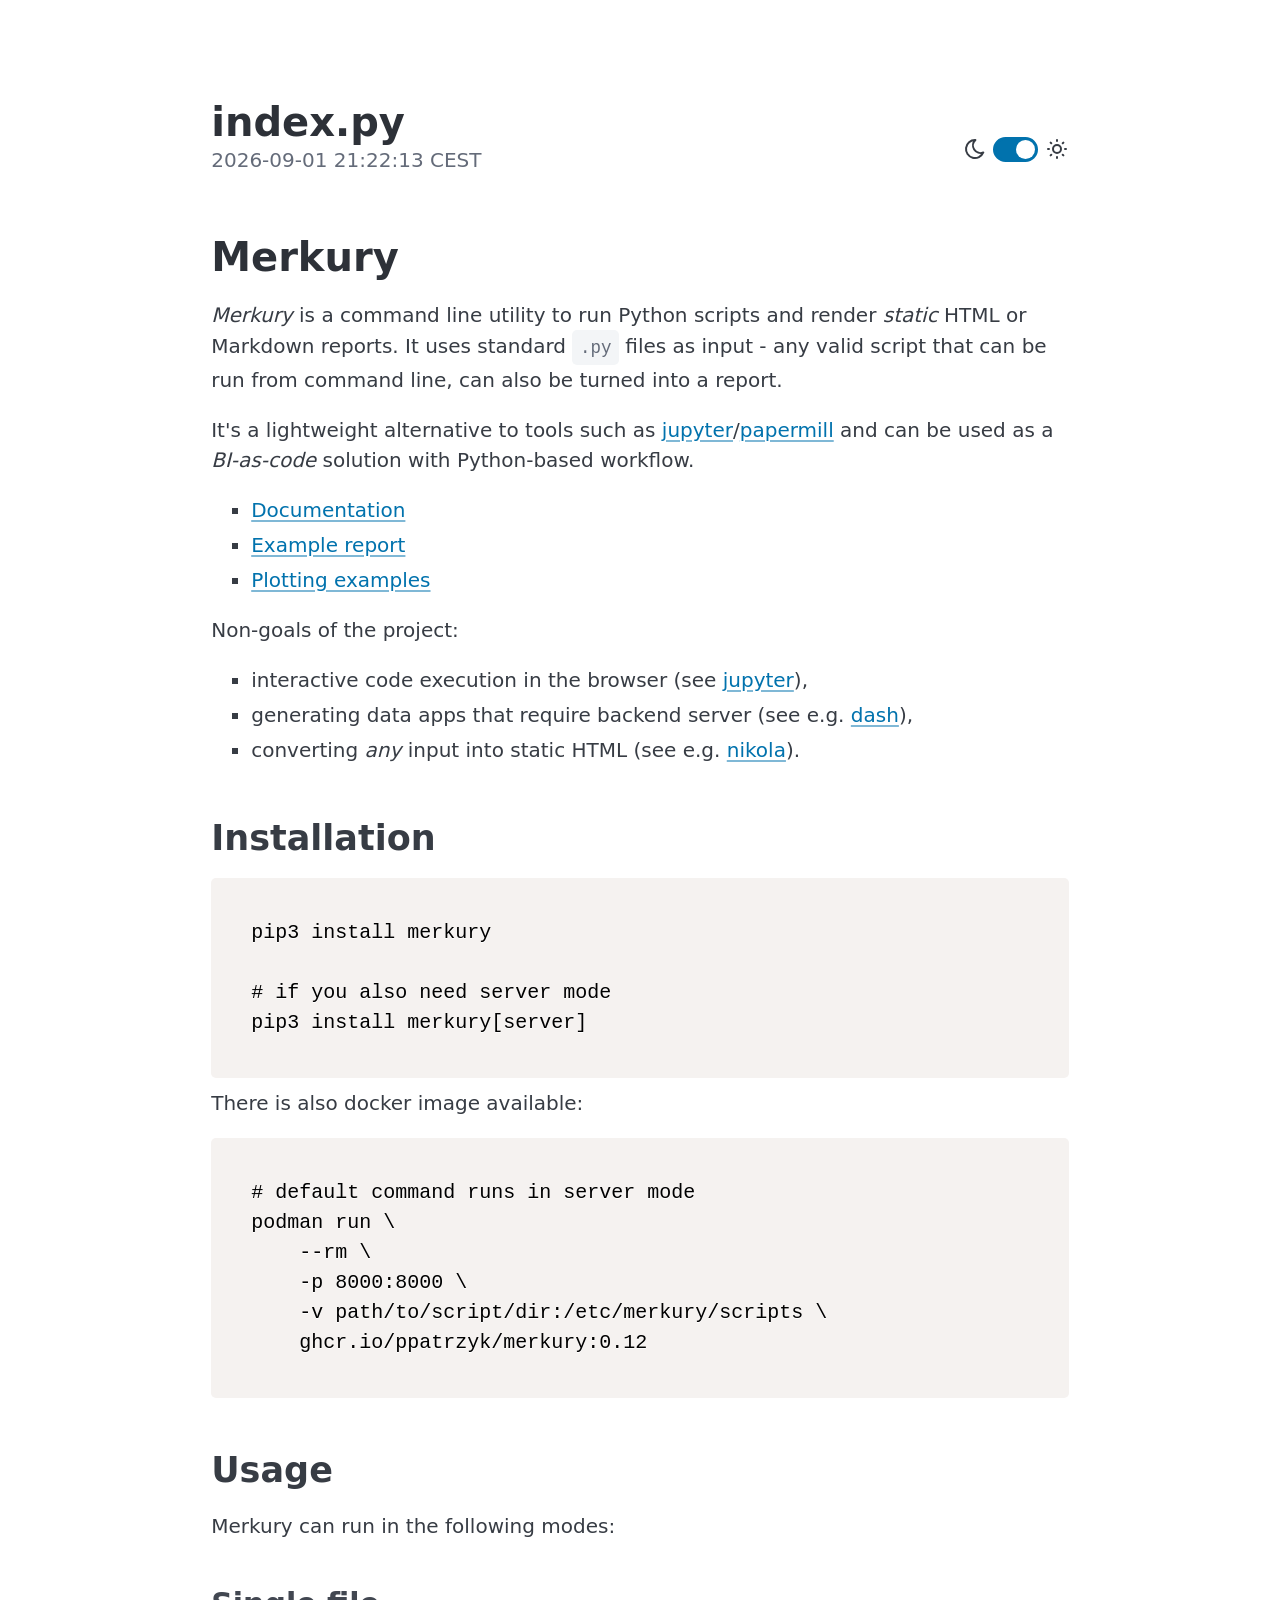
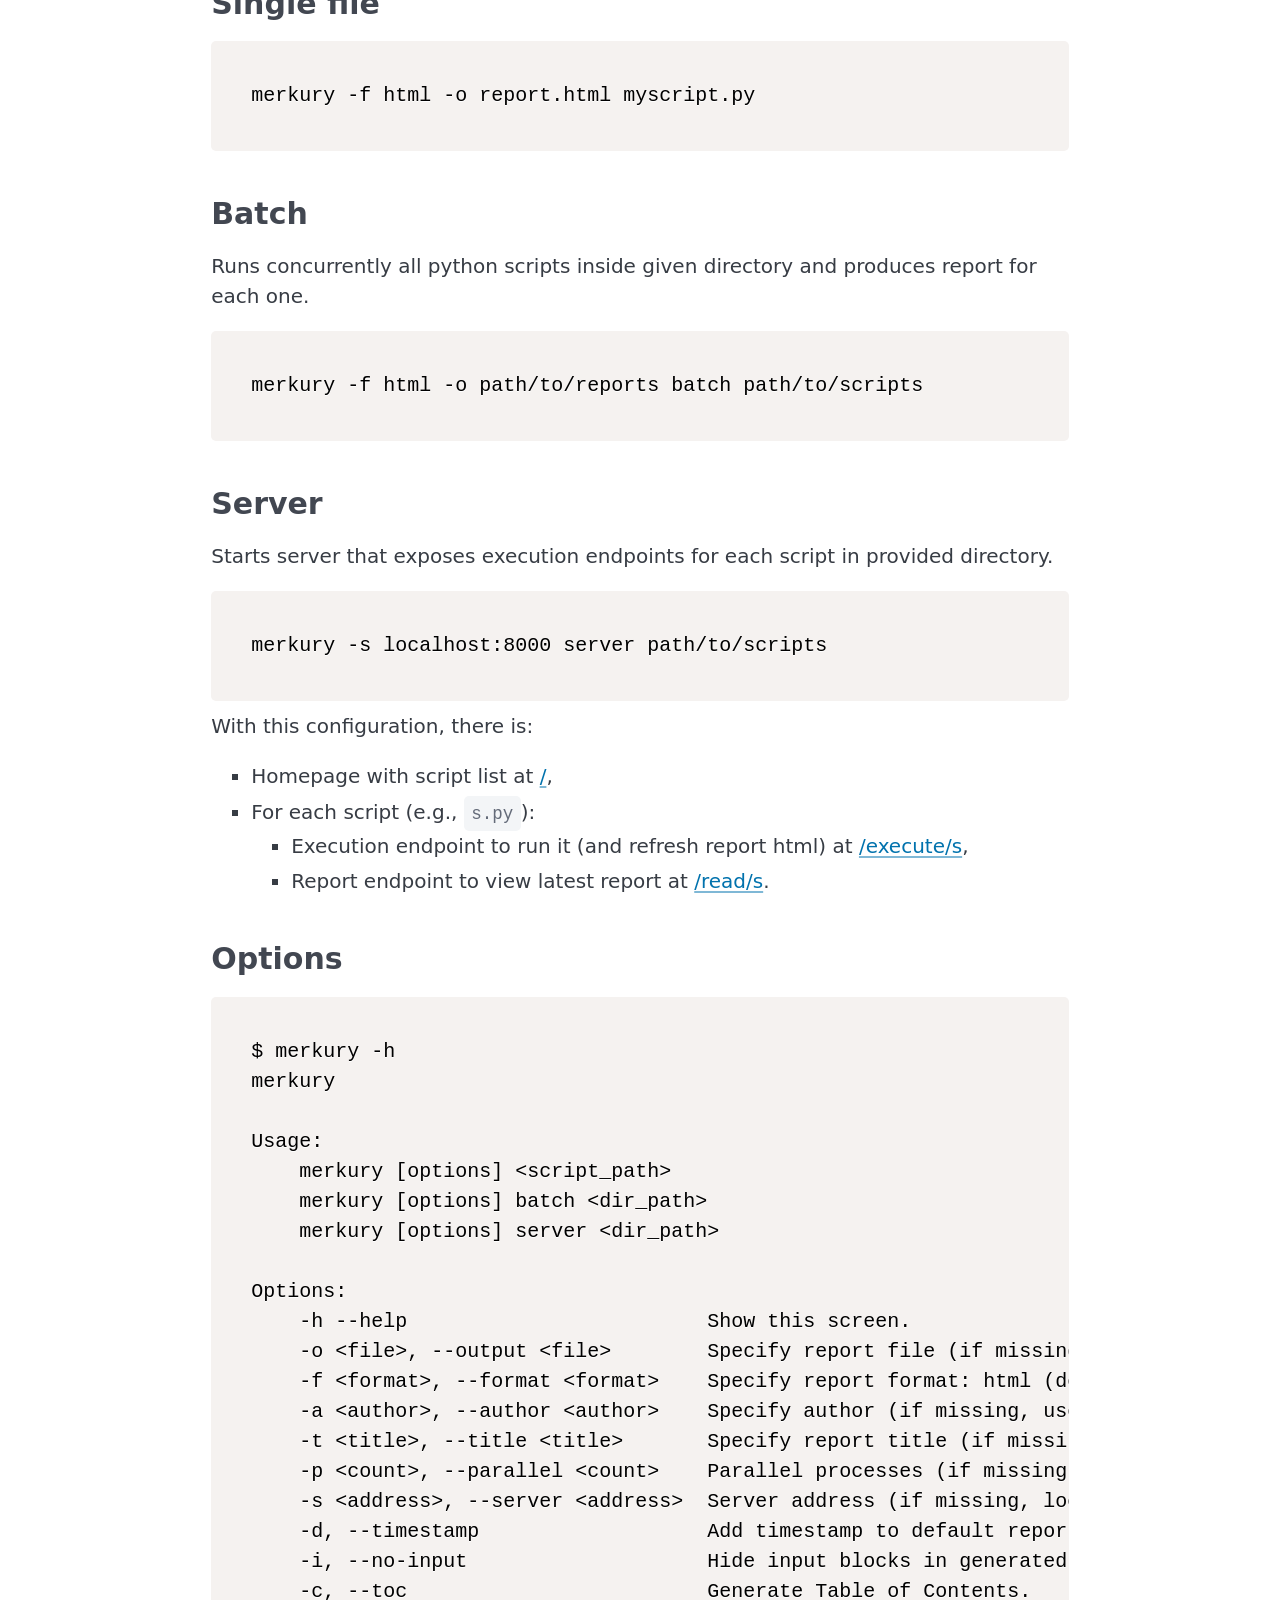
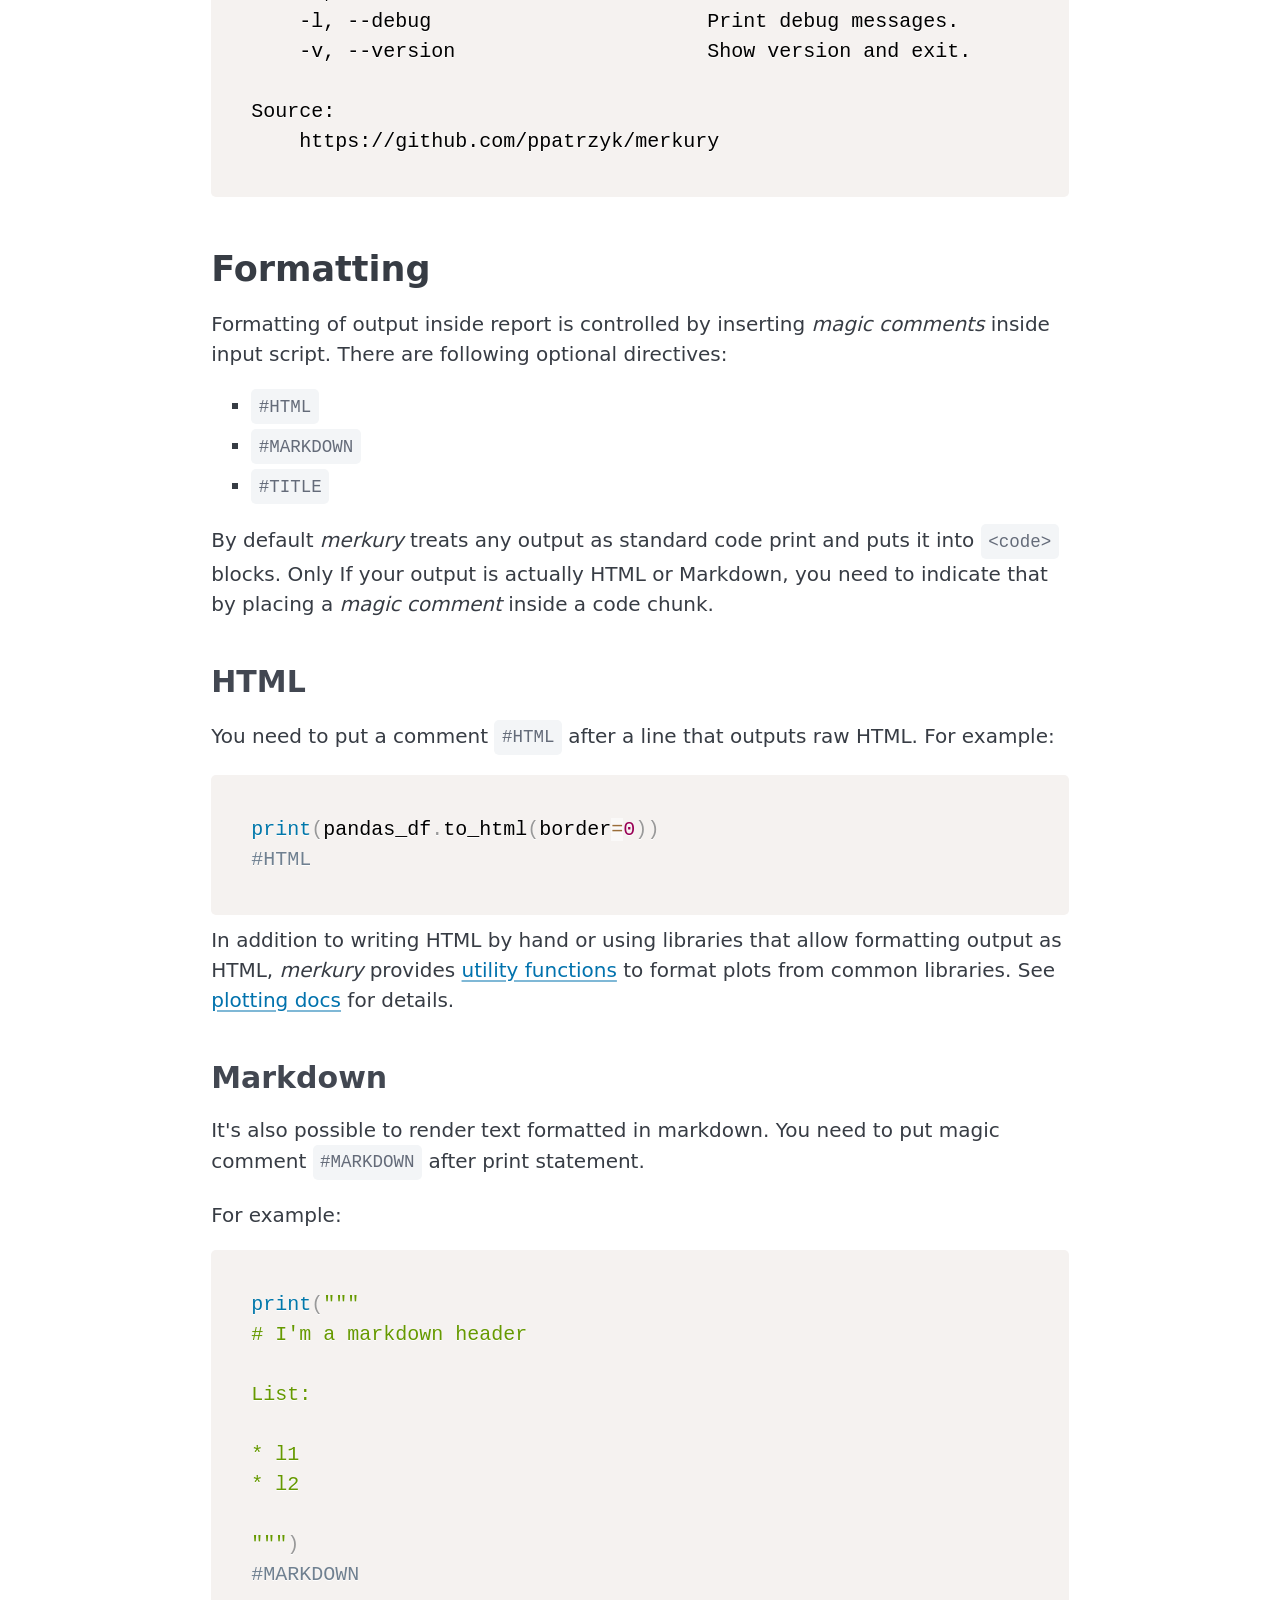
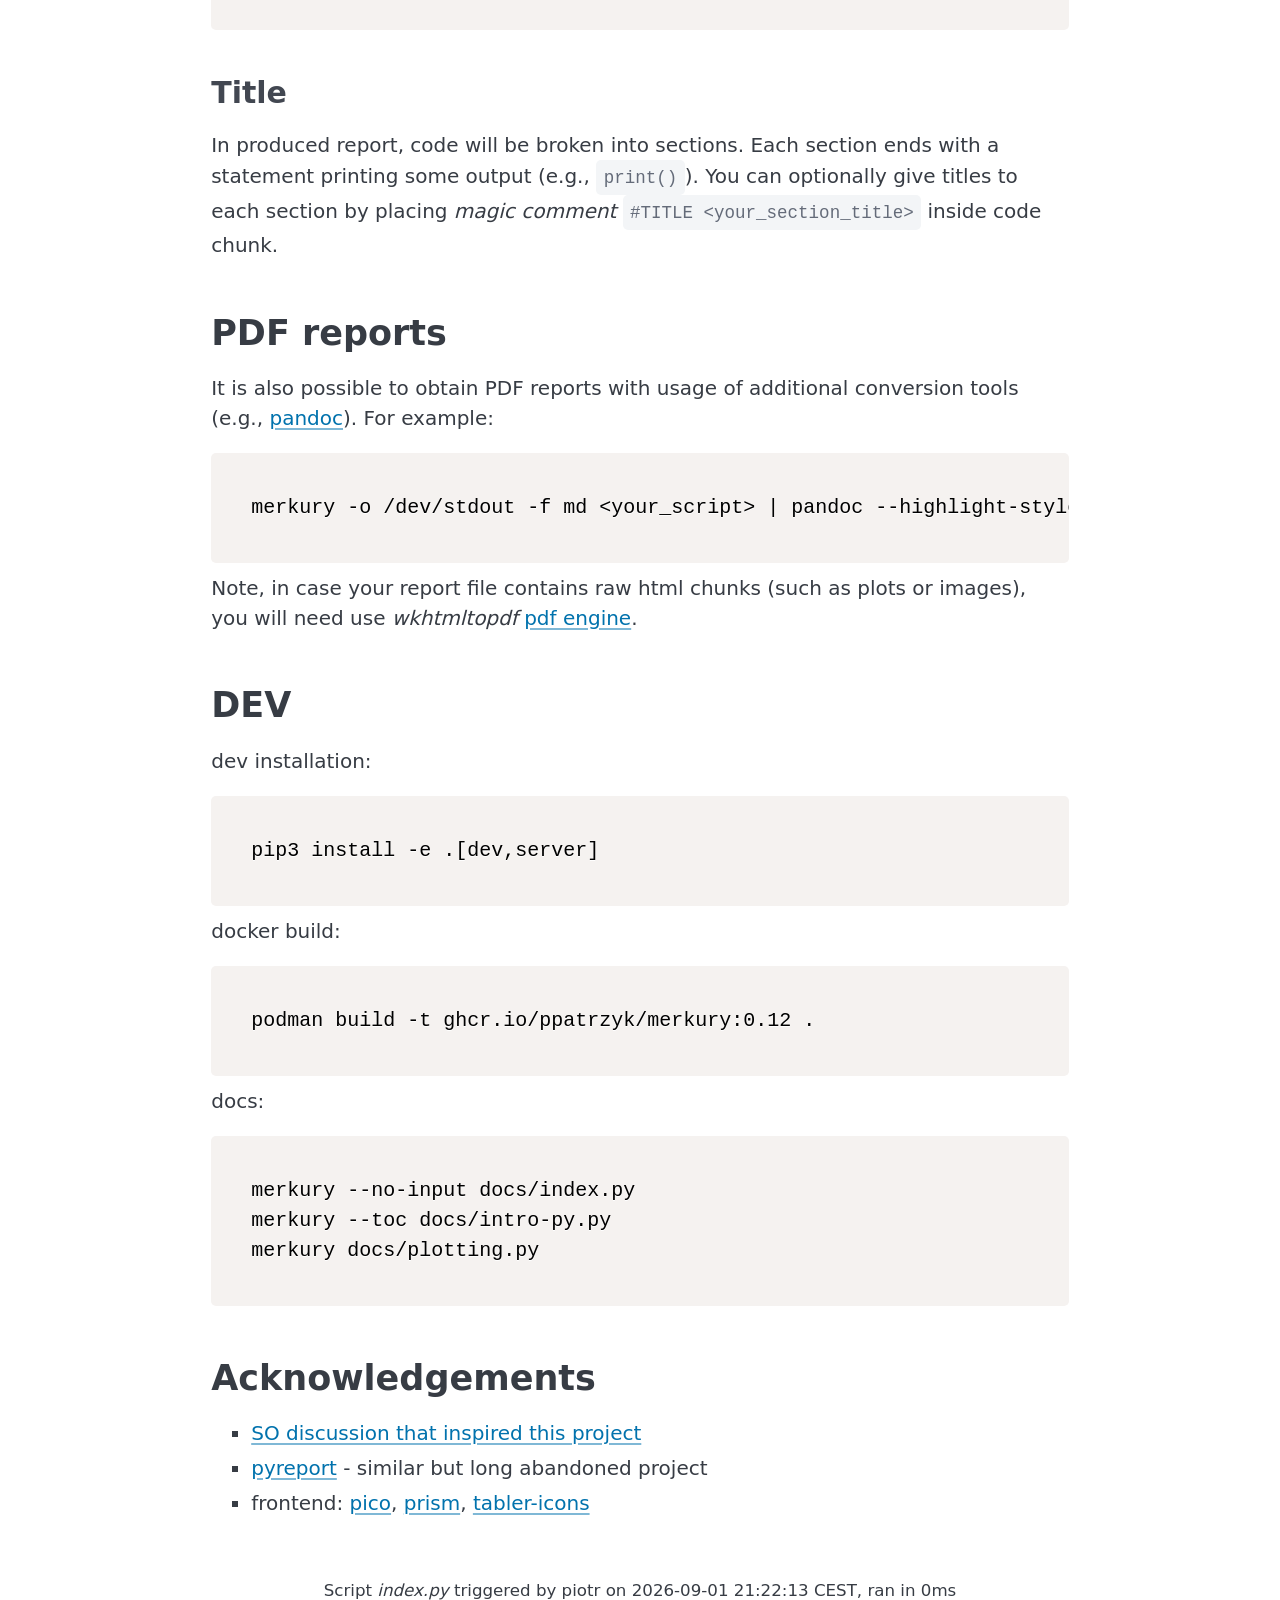
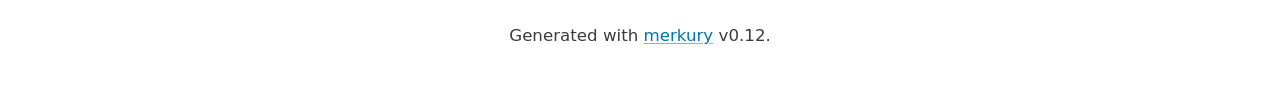
==== docs/index.html @ 11b0a25f "docs index; docker init" ====
<!DOCTYPE html>
<html lang="en" data-theme="light">
<head>
    <meta charset="UTF-8">
    <meta http-equiv="X-UA-Compatible" content="IE=edge">
    <meta name="viewport" content="width=device-width, initial-scale=1.0">
    <title>index.py
</title>
    <style>@charset "UTF-8";/*!
 * Pico CSS ✨ v2.1.1 (https://picocss.com)
 * Copyright 2019-2025 - Licensed under MIT
 */:host,:root{--pico-font-family-emoji:"Apple Color Emoji","Segoe UI Emoji","Segoe UI Symbol","Noto Color Emoji";--pico-font-family-sans-serif:system-ui,"Segoe UI",Roboto,Oxygen,Ubuntu,Cantarell,Helvetica,Arial,"Helvetica Neue",sans-serif,var(--pico-font-family-emoji);--pico-font-family-monospace:ui-monospace,SFMono-Regular,"SF Mono",Menlo,Consolas,"Liberation Mono",monospace,var(--pico-font-family-emoji);--pico-font-family:var(--pico-font-family-sans-serif);--pico-line-height:1.5;--pico-font-weight:400;--pico-font-size:100%;--pico-text-underline-offset:0.1rem;--pico-border-radius:0.25rem;--pico-border-width:0.0625rem;--pico-outline-width:0.125rem;--pico-transition:0.2s ease-in-out;--pico-spacing:1rem;--pico-typography-spacing-vertical:1rem;--pico-block-spacing-vertical:var(--pico-spacing);--pico-block-spacing-horizontal:var(--pico-spacing);--pico-grid-column-gap:var(--pico-spacing);--pico-grid-row-gap:var(--pico-spacing);--pico-form-element-spacing-vertical:0.75rem;--pico-form-element-spacing-horizontal:1rem;--pico-group-box-shadow:0 0 0 rgba(0, 0, 0, 0);--pico-group-box-shadow-focus-with-button:0 0 0 var(--pico-outline-width) var(--pico-primary-focus);--pico-group-box-shadow-focus-with-input:0 0 0 0.0625rem var(--pico-form-element-border-color);--pico-modal-overlay-backdrop-filter:blur(0.375rem);--pico-nav-element-spacing-vertical:1rem;--pico-nav-element-spacing-horizontal:0.5rem;--pico-nav-link-spacing-vertical:0.5rem;--pico-nav-link-spacing-horizontal:0.5rem;--pico-nav-breadcrumb-divider:">";--pico-icon-checkbox:url("data:image/svg+xml,%3Csvg xmlns='http://www.w3.org/2000/svg' width='24' height='24' viewBox='0 0 24 24' fill='none' stroke='rgb(255, 255, 255)' stroke-width='4' stroke-linecap='round' stroke-linejoin='round'%3E%3Cpolyline points='20 6 9 17 4 12'%3E%3C/polyline%3E%3C/svg%3E");--pico-icon-minus:url("data:image/svg+xml,%3Csvg xmlns='http://www.w3.org/2000/svg' width='24' height='24' viewBox='0 0 24 24' fill='none' stroke='rgb(255, 255, 255)' stroke-width='4' stroke-linecap='round' stroke-linejoin='round'%3E%3Cline x1='5' y1='12' x2='19' y2='12'%3E%3C/line%3E%3C/svg%3E");--pico-icon-chevron:url("data:image/svg+xml,%3Csvg xmlns='http://www.w3.org/2000/svg' width='24' height='24' viewBox='0 0 24 24' fill='none' stroke='rgb(136, 145, 164)' stroke-width='2' stroke-linecap='round' stroke-linejoin='round'%3E%3Cpolyline points='6 9 12 15 18 9'%3E%3C/polyline%3E%3C/svg%3E");--pico-icon-date:url("data:image/svg+xml,%3Csvg xmlns='http://www.w3.org/2000/svg' width='24' height='24' viewBox='0 0 24 24' fill='none' stroke='rgb(136, 145, 164)' stroke-width='2' stroke-linecap='round' stroke-linejoin='round'%3E%3Crect x='3' y='4' width='18' height='18' rx='2' ry='2'%3E%3C/rect%3E%3Cline x1='16' y1='2' x2='16' y2='6'%3E%3C/line%3E%3Cline x1='8' y1='2' x2='8' y2='6'%3E%3C/line%3E%3Cline x1='3' y1='10' x2='21' y2='10'%3E%3C/line%3E%3C/svg%3E");--pico-icon-time:url("data:image/svg+xml,%3Csvg xmlns='http://www.w3.org/2000/svg' width='24' height='24' viewBox='0 0 24 24' fill='none' stroke='rgb(136, 145, 164)' stroke-width='2' stroke-linecap='round' stroke-linejoin='round'%3E%3Ccircle cx='12' cy='12' r='10'%3E%3C/circle%3E%3Cpolyline points='12 6 12 12 16 14'%3E%3C/polyline%3E%3C/svg%3E");--pico-icon-search:url("data:image/svg+xml,%3Csvg xmlns='http://www.w3.org/2000/svg' width='24' height='24' viewBox='0 0 24 24' fill='none' stroke='rgb(136, 145, 164)' stroke-width='1.5' stroke-linecap='round' stroke-linejoin='round'%3E%3Ccircle cx='11' cy='11' r='8'%3E%3C/circle%3E%3Cline x1='21' y1='21' x2='16.65' y2='16.65'%3E%3C/line%3E%3C/svg%3E");--pico-icon-close:url("data:image/svg+xml,%3Csvg xmlns='http://www.w3.org/2000/svg' width='24' height='24' viewBox='0 0 24 24' fill='none' stroke='rgb(136, 145, 164)' stroke-width='3' stroke-linecap='round' stroke-linejoin='round'%3E%3Cline x1='18' y1='6' x2='6' y2='18'%3E%3C/line%3E%3Cline x1='6' y1='6' x2='18' y2='18'%3E%3C/line%3E%3C/svg%3E");--pico-icon-loading:url("data:image/svg+xml,%3Csvg fill='none' height='24' width='24' viewBox='0 0 24 24' xmlns='http://www.w3.org/2000/svg' %3E%3Cstyle%3E g %7B animation: rotate 2s linear infinite; transform-origin: center center; %7D circle %7B stroke-dasharray: 75,100; stroke-dashoffset: -5; animation: dash 1.5s ease-in-out infinite; stroke-linecap: round; %7D @keyframes rotate %7B 0%25 %7B transform: rotate(0deg); %7D 100%25 %7B transform: rotate(360deg); %7D %7D @keyframes dash %7B 0%25 %7B stroke-dasharray: 1,100; stroke-dashoffset: 0; %7D 50%25 %7B stroke-dasharray: 44.5,100; stroke-dashoffset: -17.5; %7D 100%25 %7B stroke-dasharray: 44.5,100; stroke-dashoffset: -62; %7D %7D %3C/style%3E%3Cg%3E%3Ccircle cx='12' cy='12' r='10' fill='none' stroke='rgb(136, 145, 164)' stroke-width='4' /%3E%3C/g%3E%3C/svg%3E")}@media (min-width:576px){:host,:root{--pico-font-size:106.25%}}@media (min-width:768px){:host,:root{--pico-font-size:112.5%}}@media (min-width:1024px){:host,:root{--pico-font-size:118.75%}}@media (min-width:1280px){:host,:root{--pico-font-size:125%}}@media (min-width:1536px){:host,:root{--pico-font-size:131.25%}}a{--pico-text-decoration:underline}a.contrast,a.secondary{--pico-text-decoration:underline}small{--pico-font-size:0.875em}h1,h2,h3,h4,h5,h6{--pico-font-weight:700}h1{--pico-font-size:2rem;--pico-line-height:1.125;--pico-typography-spacing-top:3rem}h2{--pico-font-size:1.75rem;--pico-line-height:1.15;--pico-typography-spacing-top:2.625rem}h3{--pico-font-size:1.5rem;--pico-line-height:1.175;--pico-typography-spacing-top:2.25rem}h4{--pico-font-size:1.25rem;--pico-line-height:1.2;--pico-typography-spacing-top:1.874rem}h5{--pico-font-size:1.125rem;--pico-line-height:1.225;--pico-typography-spacing-top:1.6875rem}h6{--pico-font-size:1rem;--pico-line-height:1.25;--pico-typography-spacing-top:1.5rem}tfoot td,tfoot th,thead td,thead th{--pico-font-weight:600;--pico-border-width:0.1875rem}code,kbd,pre,samp{--pico-font-family:var(--pico-font-family-monospace)}kbd{--pico-font-weight:bolder}:where(select,textarea),input:not([type=submit],[type=button],[type=reset],[type=checkbox],[type=radio],[type=file]){--pico-outline-width:0.0625rem}[type=search]{--pico-border-radius:5rem}[type=checkbox],[type=radio]{--pico-border-width:0.125rem}[type=checkbox][role=switch]{--pico-border-width:0.1875rem}details.dropdown summary:not([role=button]){--pico-outline-width:0.0625rem}nav details.dropdown summary:focus-visible{--pico-outline-width:0.125rem}[role=search]{--pico-border-radius:5rem}[role=group]:has(button.secondary:focus,[type=submit].secondary:focus,[type=button].secondary:focus,[role=button].secondary:focus),[role=search]:has(button.secondary:focus,[type=submit].secondary:focus,[type=button].secondary:focus,[role=button].secondary:focus){--pico-group-box-shadow-focus-with-button:0 0 0 var(--pico-outline-width) var(--pico-secondary-focus)}[role=group]:has(button.contrast:focus,[type=submit].contrast:focus,[type=button].contrast:focus,[role=button].contrast:focus),[role=search]:has(button.contrast:focus,[type=submit].contrast:focus,[type=button].contrast:focus,[role=button].contrast:focus){--pico-group-box-shadow-focus-with-button:0 0 0 var(--pico-outline-width) var(--pico-contrast-focus)}[role=group] [role=button],[role=group] [type=button],[role=group] [type=submit],[role=group] button,[role=search] [role=button],[role=search] [type=button],[role=search] [type=submit],[role=search] button{--pico-form-element-spacing-horizontal:2rem}details summary[role=button]:not(.outline)::after{filter:brightness(0) invert(1)}[aria-busy=true]:not(input,select,textarea):is(button,[type=submit],[type=button],[type=reset],[role=button]):not(.outline)::before{filter:brightness(0) invert(1)}:host(:not([data-theme=dark])),:root:not([data-theme=dark]),[data-theme=light]{color-scheme:light;--pico-background-color:#fff;--pico-color:#373c44;--pico-text-selection-color:rgba(2, 154, 232, 0.25);--pico-muted-color:#646b79;--pico-muted-border-color:rgb(231, 234, 239.5);--pico-primary:#0172ad;--pico-primary-background:#0172ad;--pico-primary-border:var(--pico-primary-background);--pico-primary-underline:rgba(1, 114, 173, 0.5);--pico-primary-hover:#015887;--pico-primary-hover-background:#02659a;--pico-primary-hover-border:var(--pico-primary-hover-background);--pico-primary-hover-underline:var(--pico-primary-hover);--pico-primary-focus:rgba(2, 154, 232, 0.5);--pico-primary-inverse:#fff;--pico-secondary:#5d6b89;--pico-secondary-background:#525f7a;--pico-secondary-border:var(--pico-secondary-background);--pico-secondary-underline:rgba(93, 107, 137, 0.5);--pico-secondary-hover:#48536b;--pico-secondary-hover-background:#48536b;--pico-secondary-hover-border:var(--pico-secondary-hover-background);--pico-secondary-hover-underline:var(--pico-secondary-hover);--pico-secondary-focus:rgba(93, 107, 137, 0.25);--pico-secondary-inverse:#fff;--pico-contrast:#181c25;--pico-contrast-background:#181c25;--pico-contrast-border:var(--pico-contrast-background);--pico-contrast-underline:rgba(24, 28, 37, 0.5);--pico-contrast-hover:#000;--pico-contrast-hover-background:#000;--pico-contrast-hover-border:var(--pico-contrast-hover-background);--pico-contrast-hover-underline:var(--pico-secondary-hover);--pico-contrast-focus:rgba(93, 107, 137, 0.25);--pico-contrast-inverse:#fff;--pico-box-shadow:0.0145rem 0.029rem 0.174rem rgba(129, 145, 181, 0.01698),0.0335rem 0.067rem 0.402rem rgba(129, 145, 181, 0.024),0.0625rem 0.125rem 0.75rem rgba(129, 145, 181, 0.03),0.1125rem 0.225rem 1.35rem rgba(129, 145, 181, 0.036),0.2085rem 0.417rem 2.502rem rgba(129, 145, 181, 0.04302),0.5rem 1rem 6rem rgba(129, 145, 181, 0.06),0 0 0 0.0625rem rgba(129, 145, 181, 0.015);--pico-h1-color:#2d3138;--pico-h2-color:#373c44;--pico-h3-color:#424751;--pico-h4-color:#4d535e;--pico-h5-color:#5c6370;--pico-h6-color:#646b79;--pico-mark-background-color:rgb(252.5, 230.5, 191.5);--pico-mark-color:#0f1114;--pico-ins-color:rgb(28.5, 105.5, 84);--pico-del-color:rgb(136, 56.5, 53);--pico-blockquote-border-color:var(--pico-muted-border-color);--pico-blockquote-footer-color:var(--pico-muted-color);--pico-button-box-shadow:0 0 0 rgba(0, 0, 0, 0);--pico-button-hover-box-shadow:0 0 0 rgba(0, 0, 0, 0);--pico-table-border-color:var(--pico-muted-border-color);--pico-table-row-stripped-background-color:rgba(111, 120, 135, 0.0375);--pico-code-background-color:rgb(243, 244.5, 246.75);--pico-code-color:#646b79;--pico-code-kbd-background-color:var(--pico-color);--pico-code-kbd-color:var(--pico-background-color);--pico-form-element-background-color:rgb(251, 251.5, 252.25);--pico-form-element-selected-background-color:#dfe3eb;--pico-form-element-border-color:#cfd5e2;--pico-form-element-color:#23262c;--pico-form-element-placeholder-color:var(--pico-muted-color);--pico-form-element-active-background-color:#fff;--pico-form-element-active-border-color:var(--pico-primary-border);--pico-form-element-focus-color:var(--pico-primary-border);--pico-form-element-disabled-opacity:0.5;--pico-form-element-invalid-border-color:rgb(183.5, 105.5, 106.5);--pico-form-element-invalid-active-border-color:rgb(200.25, 79.25, 72.25);--pico-form-element-invalid-focus-color:var(--pico-form-element-invalid-active-border-color);--pico-form-element-valid-border-color:rgb(76, 154.5, 137.5);--pico-form-element-valid-active-border-color:rgb(39, 152.75, 118.75);--pico-form-element-valid-focus-color:var(--pico-form-element-valid-active-border-color);--pico-switch-background-color:#bfc7d9;--pico-switch-checked-background-color:var(--pico-primary-background);--pico-switch-color:#fff;--pico-switch-thumb-box-shadow:0 0 0 rgba(0, 0, 0, 0);--pico-range-border-color:#dfe3eb;--pico-range-active-border-color:#bfc7d9;--pico-range-thumb-border-color:var(--pico-background-color);--pico-range-thumb-color:var(--pico-secondary-background);--pico-range-thumb-active-color:var(--pico-primary-background);--pico-accordion-border-color:var(--pico-muted-border-color);--pico-accordion-active-summary-color:var(--pico-primary-hover);--pico-accordion-close-summary-color:var(--pico-color);--pico-accordion-open-summary-color:var(--pico-muted-color);--pico-card-background-color:var(--pico-background-color);--pico-card-border-color:var(--pico-muted-border-color);--pico-card-box-shadow:var(--pico-box-shadow);--pico-card-sectioning-background-color:rgb(251, 251.5, 252.25);--pico-dropdown-background-color:#fff;--pico-dropdown-border-color:#eff1f4;--pico-dropdown-box-shadow:var(--pico-box-shadow);--pico-dropdown-color:var(--pico-color);--pico-dropdown-hover-background-color:#eff1f4;--pico-loading-spinner-opacity:0.5;--pico-modal-overlay-background-color:rgba(232, 234, 237, 0.75);--pico-progress-background-color:#dfe3eb;--pico-progress-color:var(--pico-primary-background);--pico-tooltip-background-color:var(--pico-contrast-background);--pico-tooltip-color:var(--pico-contrast-inverse);--pico-icon-valid:url("data:image/svg+xml,%3Csvg xmlns='http://www.w3.org/2000/svg' width='24' height='24' viewBox='0 0 24 24' fill='none' stroke='rgb(76, 154.5, 137.5)' stroke-width='2' stroke-linecap='round' stroke-linejoin='round'%3E%3Cpolyline points='20 6 9 17 4 12'%3E%3C/polyline%3E%3C/svg%3E");--pico-icon-invalid:url("data:image/svg+xml,%3Csvg xmlns='http://www.w3.org/2000/svg' width='24' height='24' viewBox='0 0 24 24' fill='none' stroke='rgb(200.25, 79.25, 72.25)' stroke-width='2' stroke-linecap='round' stroke-linejoin='round'%3E%3Ccircle cx='12' cy='12' r='10'%3E%3C/circle%3E%3Cline x1='12' y1='8' x2='12' y2='12'%3E%3C/line%3E%3Cline x1='12' y1='16' x2='12.01' y2='16'%3E%3C/line%3E%3C/svg%3E")}:host(:not([data-theme=dark])) input:is([type=submit],[type=button],[type=reset],[type=checkbox],[type=radio],[type=file]),:root:not([data-theme=dark]) input:is([type=submit],[type=button],[type=reset],[type=checkbox],[type=radio],[type=file]),[data-theme=light] input:is([type=submit],[type=button],[type=reset],[type=checkbox],[type=radio],[type=file]){--pico-form-element-focus-color:var(--pico-primary-focus)}@media only screen and (prefers-color-scheme:dark){:host(:not([data-theme])),:root:not([data-theme]){color-scheme:dark;--pico-background-color:rgb(19, 22.5, 30.5);--pico-color:#c2c7d0;--pico-text-selection-color:rgba(1, 170, 255, 0.1875);--pico-muted-color:#7b8495;--pico-muted-border-color:#202632;--pico-primary:#01aaff;--pico-primary-background:#0172ad;--pico-primary-border:var(--pico-primary-background);--pico-primary-underline:rgba(1, 170, 255, 0.5);--pico-primary-hover:#79c0ff;--pico-primary-hover-background:#017fc0;--pico-primary-hover-border:var(--pico-primary-hover-background);--pico-primary-hover-underline:var(--pico-primary-hover);--pico-primary-focus:rgba(1, 170, 255, 0.375);--pico-primary-inverse:#fff;--pico-secondary:#969eaf;--pico-secondary-background:#525f7a;--pico-secondary-border:var(--pico-secondary-background);--pico-secondary-underline:rgba(150, 158, 175, 0.5);--pico-secondary-hover:#b3b9c5;--pico-secondary-hover-background:#5d6b89;--pico-secondary-hover-border:var(--pico-secondary-hover-background);--pico-secondary-hover-underline:var(--pico-secondary-hover);--pico-secondary-focus:rgba(144, 158, 190, 0.25);--pico-secondary-inverse:#fff;--pico-contrast:#dfe3eb;--pico-contrast-background:#eff1f4;--pico-contrast-border:var(--pico-contrast-background);--pico-contrast-underline:rgba(223, 227, 235, 0.5);--pico-contrast-hover:#fff;--pico-contrast-hover-background:#fff;--pico-contrast-hover-border:var(--pico-contrast-hover-background);--pico-contrast-hover-underline:var(--pico-contrast-hover);--pico-contrast-focus:rgba(207, 213, 226, 0.25);--pico-contrast-inverse:#000;--pico-box-shadow:0.0145rem 0.029rem 0.174rem rgba(7, 8.5, 12, 0.01698),0.0335rem 0.067rem 0.402rem rgba(7, 8.5, 12, 0.024),0.0625rem 0.125rem 0.75rem rgba(7, 8.5, 12, 0.03),0.1125rem 0.225rem 1.35rem rgba(7, 8.5, 12, 0.036),0.2085rem 0.417rem 2.502rem rgba(7, 8.5, 12, 0.04302),0.5rem 1rem 6rem rgba(7, 8.5, 12, 0.06),0 0 0 0.0625rem rgba(7, 8.5, 12, 0.015);--pico-h1-color:#f0f1f3;--pico-h2-color:#e0e3e7;--pico-h3-color:#c2c7d0;--pico-h4-color:#b3b9c5;--pico-h5-color:#a4acba;--pico-h6-color:#8891a4;--pico-mark-background-color:#014063;--pico-mark-color:#fff;--pico-ins-color:#62af9a;--pico-del-color:rgb(205.5, 126, 123);--pico-blockquote-border-color:var(--pico-muted-border-color);--pico-blockquote-footer-color:var(--pico-muted-color);--pico-button-box-shadow:0 0 0 rgba(0, 0, 0, 0);--pico-button-hover-box-shadow:0 0 0 rgba(0, 0, 0, 0);--pico-table-border-color:var(--pico-muted-border-color);--pico-table-row-stripped-background-color:rgba(111, 120, 135, 0.0375);--pico-code-background-color:rgb(26, 30.5, 40.25);--pico-code-color:#8891a4;--pico-code-kbd-background-color:var(--pico-color);--pico-code-kbd-color:var(--pico-background-color);--pico-form-element-background-color:rgb(28, 33, 43.5);--pico-form-element-selected-background-color:#2a3140;--pico-form-element-border-color:#2a3140;--pico-form-element-color:#e0e3e7;--pico-form-element-placeholder-color:#8891a4;--pico-form-element-active-background-color:rgb(26, 30.5, 40.25);--pico-form-element-active-border-color:var(--pico-primary-border);--pico-form-element-focus-color:var(--pico-primary-border);--pico-form-element-disabled-opacity:0.5;--pico-form-element-invalid-border-color:rgb(149.5, 74, 80);--pico-form-element-invalid-active-border-color:rgb(183.25, 63.5, 59);--pico-form-element-invalid-focus-color:var(--pico-form-element-invalid-active-border-color);--pico-form-element-valid-border-color:#2a7b6f;--pico-form-element-valid-active-border-color:rgb(22, 137, 105.5);--pico-form-element-valid-focus-color:var(--pico-form-element-valid-active-border-color);--pico-switch-background-color:#333c4e;--pico-switch-checked-background-color:var(--pico-primary-background);--pico-switch-color:#fff;--pico-switch-thumb-box-shadow:0 0 0 rgba(0, 0, 0, 0);--pico-range-border-color:#202632;--pico-range-active-border-color:#2a3140;--pico-range-thumb-border-color:var(--pico-background-color);--pico-range-thumb-color:var(--pico-secondary-background);--pico-range-thumb-active-color:var(--pico-primary-background);--pico-accordion-border-color:var(--pico-muted-border-color);--pico-accordion-active-summary-color:var(--pico-primary-hover);--pico-accordion-close-summary-color:var(--pico-color);--pico-accordion-open-summary-color:var(--pico-muted-color);--pico-card-background-color:#181c25;--pico-card-border-color:var(--pico-card-background-color);--pico-card-box-shadow:var(--pico-box-shadow);--pico-card-sectioning-background-color:rgb(26, 30.5, 40.25);--pico-dropdown-background-color:#181c25;--pico-dropdown-border-color:#202632;--pico-dropdown-box-shadow:var(--pico-box-shadow);--pico-dropdown-color:var(--pico-color);--pico-dropdown-hover-background-color:#202632;--pico-loading-spinner-opacity:0.5;--pico-modal-overlay-background-color:rgba(7.5, 8.5, 10, 0.75);--pico-progress-background-color:#202632;--pico-progress-color:var(--pico-primary-background);--pico-tooltip-background-color:var(--pico-contrast-background);--pico-tooltip-color:var(--pico-contrast-inverse);--pico-icon-valid:url("data:image/svg+xml,%3Csvg xmlns='http://www.w3.org/2000/svg' width='24' height='24' viewBox='0 0 24 24' fill='none' stroke='rgb(42, 123, 111)' stroke-width='2' stroke-linecap='round' stroke-linejoin='round'%3E%3Cpolyline points='20 6 9 17 4 12'%3E%3C/polyline%3E%3C/svg%3E");--pico-icon-invalid:url("data:image/svg+xml,%3Csvg xmlns='http://www.w3.org/2000/svg' width='24' height='24' viewBox='0 0 24 24' fill='none' stroke='rgb(149.5, 74, 80)' stroke-width='2' stroke-linecap='round' stroke-linejoin='round'%3E%3Ccircle cx='12' cy='12' r='10'%3E%3C/circle%3E%3Cline x1='12' y1='8' x2='12' y2='12'%3E%3C/line%3E%3Cline x1='12' y1='16' x2='12.01' y2='16'%3E%3C/line%3E%3C/svg%3E")}:host(:not([data-theme])) input:is([type=submit],[type=button],[type=reset],[type=checkbox],[type=radio],[type=file]),:root:not([data-theme]) input:is([type=submit],[type=button],[type=reset],[type=checkbox],[type=radio],[type=file]){--pico-form-element-focus-color:var(--pico-primary-focus)}:host(:not([data-theme])) details summary[role=button].contrast:not(.outline)::after,:root:not([data-theme]) details summary[role=button].contrast:not(.outline)::after{filter:brightness(0)}:host(:not([data-theme])) [aria-busy=true]:not(input,select,textarea).contrast:is(button,[type=submit],[type=button],[type=reset],[role=button]):not(.outline)::before,:root:not([data-theme]) [aria-busy=true]:not(input,select,textarea).contrast:is(button,[type=submit],[type=button],[type=reset],[role=button]):not(.outline)::before{filter:brightness(0)}}[data-theme=dark]{color-scheme:dark;--pico-background-color:rgb(19, 22.5, 30.5);--pico-color:#c2c7d0;--pico-text-selection-color:rgba(1, 170, 255, 0.1875);--pico-muted-color:#7b8495;--pico-muted-border-color:#202632;--pico-primary:#01aaff;--pico-primary-background:#0172ad;--pico-primary-border:var(--pico-primary-background);--pico-primary-underline:rgba(1, 170, 255, 0.5);--pico-primary-hover:#79c0ff;--pico-primary-hover-background:#017fc0;--pico-primary-hover-border:var(--pico-primary-hover-background);--pico-primary-hover-underline:var(--pico-primary-hover);--pico-primary-focus:rgba(1, 170, 255, 0.375);--pico-primary-inverse:#fff;--pico-secondary:#969eaf;--pico-secondary-background:#525f7a;--pico-secondary-border:var(--pico-secondary-background);--pico-secondary-underline:rgba(150, 158, 175, 0.5);--pico-secondary-hover:#b3b9c5;--pico-secondary-hover-background:#5d6b89;--pico-secondary-hover-border:var(--pico-secondary-hover-background);--pico-secondary-hover-underline:var(--pico-secondary-hover);--pico-secondary-focus:rgba(144, 158, 190, 0.25);--pico-secondary-inverse:#fff;--pico-contrast:#dfe3eb;--pico-contrast-background:#eff1f4;--pico-contrast-border:var(--pico-contrast-background);--pico-contrast-underline:rgba(223, 227, 235, 0.5);--pico-contrast-hover:#fff;--pico-contrast-hover-background:#fff;--pico-contrast-hover-border:var(--pico-contrast-hover-background);--pico-contrast-hover-underline:var(--pico-contrast-hover);--pico-contrast-focus:rgba(207, 213, 226, 0.25);--pico-contrast-inverse:#000;--pico-box-shadow:0.0145rem 0.029rem 0.174rem rgba(7, 8.5, 12, 0.01698),0.0335rem 0.067rem 0.402rem rgba(7, 8.5, 12, 0.024),0.0625rem 0.125rem 0.75rem rgba(7, 8.5, 12, 0.03),0.1125rem 0.225rem 1.35rem rgba(7, 8.5, 12, 0.036),0.2085rem 0.417rem 2.502rem rgba(7, 8.5, 12, 0.04302),0.5rem 1rem 6rem rgba(7, 8.5, 12, 0.06),0 0 0 0.0625rem rgba(7, 8.5, 12, 0.015);--pico-h1-color:#f0f1f3;--pico-h2-color:#e0e3e7;--pico-h3-color:#c2c7d0;--pico-h4-color:#b3b9c5;--pico-h5-color:#a4acba;--pico-h6-color:#8891a4;--pico-mark-background-color:#014063;--pico-mark-color:#fff;--pico-ins-color:#62af9a;--pico-del-color:rgb(205.5, 126, 123);--pico-blockquote-border-color:var(--pico-muted-border-color);--pico-blockquote-footer-color:var(--pico-muted-color);--pico-button-box-shadow:0 0 0 rgba(0, 0, 0, 0);--pico-button-hover-box-shadow:0 0 0 rgba(0, 0, 0, 0);--pico-table-border-color:var(--pico-muted-border-color);--pico-table-row-stripped-background-color:rgba(111, 120, 135, 0.0375);--pico-code-background-color:rgb(26, 30.5, 40.25);--pico-code-color:#8891a4;--pico-code-kbd-background-color:var(--pico-color);--pico-code-kbd-color:var(--pico-background-color);--pico-form-element-background-color:rgb(28, 33, 43.5);--pico-form-element-selected-background-color:#2a3140;--pico-form-element-border-color:#2a3140;--pico-form-element-color:#e0e3e7;--pico-form-element-placeholder-color:#8891a4;--pico-form-element-active-background-color:rgb(26, 30.5, 40.25);--pico-form-element-active-border-color:var(--pico-primary-border);--pico-form-element-focus-color:var(--pico-primary-border);--pico-form-element-disabled-opacity:0.5;--pico-form-element-invalid-border-color:rgb(149.5, 74, 80);--pico-form-element-invalid-active-border-color:rgb(183.25, 63.5, 59);--pico-form-element-invalid-focus-color:var(--pico-form-element-invalid-active-border-color);--pico-form-element-valid-border-color:#2a7b6f;--pico-form-element-valid-active-border-color:rgb(22, 137, 105.5);--pico-form-element-valid-focus-color:var(--pico-form-element-valid-active-border-color);--pico-switch-background-color:#333c4e;--pico-switch-checked-background-color:var(--pico-primary-background);--pico-switch-color:#fff;--pico-switch-thumb-box-shadow:0 0 0 rgba(0, 0, 0, 0);--pico-range-border-color:#202632;--pico-range-active-border-color:#2a3140;--pico-range-thumb-border-color:var(--pico-background-color);--pico-range-thumb-color:var(--pico-secondary-background);--pico-range-thumb-active-color:var(--pico-primary-background);--pico-accordion-border-color:var(--pico-muted-border-color);--pico-accordion-active-summary-color:var(--pico-primary-hover);--pico-accordion-close-summary-color:var(--pico-color);--pico-accordion-open-summary-color:var(--pico-muted-color);--pico-card-background-color:#181c25;--pico-card-border-color:var(--pico-card-background-color);--pico-card-box-shadow:var(--pico-box-shadow);--pico-card-sectioning-background-color:rgb(26, 30.5, 40.25);--pico-dropdown-background-color:#181c25;--pico-dropdown-border-color:#202632;--pico-dropdown-box-shadow:var(--pico-box-shadow);--pico-dropdown-color:var(--pico-color);--pico-dropdown-hover-background-color:#202632;--pico-loading-spinner-opacity:0.5;--pico-modal-overlay-background-color:rgba(7.5, 8.5, 10, 0.75);--pico-progress-background-color:#202632;--pico-progress-color:var(--pico-primary-background);--pico-tooltip-background-color:var(--pico-contrast-background);--pico-tooltip-color:var(--pico-contrast-inverse);--pico-icon-valid:url("data:image/svg+xml,%3Csvg xmlns='http://www.w3.org/2000/svg' width='24' height='24' viewBox='0 0 24 24' fill='none' stroke='rgb(42, 123, 111)' stroke-width='2' stroke-linecap='round' stroke-linejoin='round'%3E%3Cpolyline points='20 6 9 17 4 12'%3E%3C/polyline%3E%3C/svg%3E");--pico-icon-invalid:url("data:image/svg+xml,%3Csvg xmlns='http://www.w3.org/2000/svg' width='24' height='24' viewBox='0 0 24 24' fill='none' stroke='rgb(149.5, 74, 80)' stroke-width='2' stroke-linecap='round' stroke-linejoin='round'%3E%3Ccircle cx='12' cy='12' r='10'%3E%3C/circle%3E%3Cline x1='12' y1='8' x2='12' y2='12'%3E%3C/line%3E%3Cline x1='12' y1='16' x2='12.01' y2='16'%3E%3C/line%3E%3C/svg%3E")}[data-theme=dark] input:is([type=submit],[type=button],[type=reset],[type=checkbox],[type=radio],[type=file]){--pico-form-element-focus-color:var(--pico-primary-focus)}[data-theme=dark] details summary[role=button].contrast:not(.outline)::after{filter:brightness(0)}[data-theme=dark] [aria-busy=true]:not(input,select,textarea).contrast:is(button,[type=submit],[type=button],[type=reset],[role=button]):not(.outline)::before{filter:brightness(0)}[type=checkbox],[type=radio],[type=range],progress{accent-color:var(--pico-primary)}*,::after,::before{box-sizing:border-box;background-repeat:no-repeat}::after,::before{text-decoration:inherit;vertical-align:inherit}:where(:host),:where(:root){-webkit-tap-highlight-color:transparent;-webkit-text-size-adjust:100%;-moz-text-size-adjust:100%;text-size-adjust:100%;background-color:var(--pico-background-color);color:var(--pico-color);font-weight:var(--pico-font-weight);font-size:var(--pico-font-size);line-height:var(--pico-line-height);font-family:var(--pico-font-family);text-underline-offset:var(--pico-text-underline-offset);text-rendering:optimizeLegibility;overflow-wrap:break-word;-moz-tab-size:4;-o-tab-size:4;tab-size:4}body{width:100%;margin:0}main{display:block}body>footer,body>header,body>main{padding-block:var(--pico-block-spacing-vertical)}section{margin-bottom:var(--pico-block-spacing-vertical)}.container,.container-fluid{width:100%;margin-right:auto;margin-left:auto;padding-right:var(--pico-spacing);padding-left:var(--pico-spacing)}@media (min-width:576px){.container{max-width:510px;padding-right:0;padding-left:0}}@media (min-width:768px){.container{max-width:700px}}@media (min-width:1024px){.container{max-width:950px}}@media (min-width:1280px){.container{max-width:1200px}}@media (min-width:1536px){.container{max-width:1450px}}.grid{grid-column-gap:var(--pico-grid-column-gap);grid-row-gap:var(--pico-grid-row-gap);display:grid;grid-template-columns:1fr}@media (min-width:768px){.grid{grid-template-columns:repeat(auto-fit,minmax(0%,1fr))}}.grid>*{min-width:0}.overflow-auto{overflow:auto}b,strong{font-weight:bolder}sub,sup{position:relative;font-size:.75em;line-height:0;vertical-align:baseline}sub{bottom:-.25em}sup{top:-.5em}address,blockquote,dl,ol,p,pre,table,ul{margin-top:0;margin-bottom:var(--pico-typography-spacing-vertical);color:var(--pico-color);font-style:normal;font-weight:var(--pico-font-weight)}h1,h2,h3,h4,h5,h6{margin-top:0;margin-bottom:var(--pico-typography-spacing-vertical);color:var(--pico-color);font-weight:var(--pico-font-weight);font-size:var(--pico-font-size);line-height:var(--pico-line-height);font-family:var(--pico-font-family)}h1{--pico-color:var(--pico-h1-color)}h2{--pico-color:var(--pico-h2-color)}h3{--pico-color:var(--pico-h3-color)}h4{--pico-color:var(--pico-h4-color)}h5{--pico-color:var(--pico-h5-color)}h6{--pico-color:var(--pico-h6-color)}:where(article,address,blockquote,dl,figure,form,ol,p,pre,table,ul)~:is(h1,h2,h3,h4,h5,h6){margin-top:var(--pico-typography-spacing-top)}p{margin-bottom:var(--pico-typography-spacing-vertical)}hgroup{margin-bottom:var(--pico-typography-spacing-vertical)}hgroup>*{margin-top:0;margin-bottom:0}hgroup>:not(:first-child):last-child{--pico-color:var(--pico-muted-color);--pico-font-weight:unset;font-size:1rem}:where(ol,ul) li{margin-bottom:calc(var(--pico-typography-spacing-vertical) * .25)}:where(dl,ol,ul) :where(dl,ol,ul){margin:0;margin-top:calc(var(--pico-typography-spacing-vertical) * .25)}ul li{list-style:square}mark{padding:.125rem .25rem;background-color:var(--pico-mark-background-color);color:var(--pico-mark-color);vertical-align:baseline}blockquote{display:block;margin:var(--pico-typography-spacing-vertical) 0;padding:var(--pico-spacing);border-right:none;border-left:.25rem solid var(--pico-blockquote-border-color);border-inline-start:0.25rem solid var(--pico-blockquote-border-color);border-inline-end:none}blockquote footer{margin-top:calc(var(--pico-typography-spacing-vertical) * .5);color:var(--pico-blockquote-footer-color)}abbr[title]{border-bottom:1px dotted;text-decoration:none;cursor:help}ins{color:var(--pico-ins-color);text-decoration:none}del{color:var(--pico-del-color)}::-moz-selection{background-color:var(--pico-text-selection-color)}::selection{background-color:var(--pico-text-selection-color)}:where(a:not([role=button])),[role=link]{--pico-color:var(--pico-primary);--pico-background-color:transparent;--pico-underline:var(--pico-primary-underline);outline:0;background-color:var(--pico-background-color);color:var(--pico-color);-webkit-text-decoration:var(--pico-text-decoration);text-decoration:var(--pico-text-decoration);text-decoration-color:var(--pico-underline);text-underline-offset:0.125em;transition:background-color var(--pico-transition),color var(--pico-transition),box-shadow var(--pico-transition),-webkit-text-decoration var(--pico-transition);transition:background-color var(--pico-transition),color var(--pico-transition),text-decoration var(--pico-transition),box-shadow var(--pico-transition);transition:background-color var(--pico-transition),color var(--pico-transition),text-decoration var(--pico-transition),box-shadow var(--pico-transition),-webkit-text-decoration var(--pico-transition)}:where(a:not([role=button])):is([aria-current]:not([aria-current=false]),:hover,:active,:focus),[role=link]:is([aria-current]:not([aria-current=false]),:hover,:active,:focus){--pico-color:var(--pico-primary-hover);--pico-underline:var(--pico-primary-hover-underline);--pico-text-decoration:underline}:where(a:not([role=button])):focus-visible,[role=link]:focus-visible{box-shadow:0 0 0 var(--pico-outline-width) var(--pico-primary-focus)}:where(a:not([role=button])).secondary,[role=link].secondary{--pico-color:var(--pico-secondary);--pico-underline:var(--pico-secondary-underline)}:where(a:not([role=button])).secondary:is([aria-current]:not([aria-current=false]),:hover,:active,:focus),[role=link].secondary:is([aria-current]:not([aria-current=false]),:hover,:active,:focus){--pico-color:var(--pico-secondary-hover);--pico-underline:var(--pico-secondary-hover-underline)}:where(a:not([role=button])).contrast,[role=link].contrast{--pico-color:var(--pico-contrast);--pico-underline:var(--pico-contrast-underline)}:where(a:not([role=button])).contrast:is([aria-current]:not([aria-current=false]),:hover,:active,:focus),[role=link].contrast:is([aria-current]:not([aria-current=false]),:hover,:active,:focus){--pico-color:var(--pico-contrast-hover);--pico-underline:var(--pico-contrast-hover-underline)}a[role=button]{display:inline-block}button{margin:0;overflow:visible;font-family:inherit;text-transform:none}[type=button],[type=reset],[type=submit],button{-webkit-appearance:button}[role=button],[type=button],[type=file]::file-selector-button,[type=reset],[type=submit],button{--pico-background-color:var(--pico-primary-background);--pico-border-color:var(--pico-primary-border);--pico-color:var(--pico-primary-inverse);--pico-box-shadow:var(--pico-button-box-shadow, 0 0 0 rgba(0, 0, 0, 0));padding:var(--pico-form-element-spacing-vertical) var(--pico-form-element-spacing-horizontal);border:var(--pico-border-width) solid var(--pico-border-color);border-radius:var(--pico-border-radius);outline:0;background-color:var(--pico-background-color);box-shadow:var(--pico-box-shadow);color:var(--pico-color);font-weight:var(--pico-font-weight);font-size:1rem;line-height:var(--pico-line-height);text-align:center;text-decoration:none;cursor:pointer;-webkit-user-select:none;-moz-user-select:none;user-select:none;transition:background-color var(--pico-transition),border-color var(--pico-transition),color var(--pico-transition),box-shadow var(--pico-transition)}[role=button]:is(:hover,:active,:focus),[role=button]:is([aria-current]:not([aria-current=false])),[type=button]:is(:hover,:active,:focus),[type=button]:is([aria-current]:not([aria-current=false])),[type=file]::file-selector-button:is(:hover,:active,:focus),[type=file]::file-selector-button:is([aria-current]:not([aria-current=false])),[type=reset]:is(:hover,:active,:focus),[type=reset]:is([aria-current]:not([aria-current=false])),[type=submit]:is(:hover,:active,:focus),[type=submit]:is([aria-current]:not([aria-current=false])),button:is(:hover,:active,:focus),button:is([aria-current]:not([aria-current=false])){--pico-background-color:var(--pico-primary-hover-background);--pico-border-color:var(--pico-primary-hover-border);--pico-box-shadow:var(--pico-button-hover-box-shadow, 0 0 0 rgba(0, 0, 0, 0));--pico-color:var(--pico-primary-inverse)}[role=button]:focus,[role=button]:is([aria-current]:not([aria-current=false])):focus,[type=button]:focus,[type=button]:is([aria-current]:not([aria-current=false])):focus,[type=file]::file-selector-button:focus,[type=file]::file-selector-button:is([aria-current]:not([aria-current=false])):focus,[type=reset]:focus,[type=reset]:is([aria-current]:not([aria-current=false])):focus,[type=submit]:focus,[type=submit]:is([aria-current]:not([aria-current=false])):focus,button:focus,button:is([aria-current]:not([aria-current=false])):focus{--pico-box-shadow:var(--pico-button-hover-box-shadow, 0 0 0 rgba(0, 0, 0, 0)),0 0 0 var(--pico-outline-width) var(--pico-primary-focus)}[type=button],[type=reset],[type=submit]{margin-bottom:var(--pico-spacing)}:is(button,[type=submit],[type=button],[role=button]).secondary,[type=file]::file-selector-button,[type=reset]{--pico-background-color:var(--pico-secondary-background);--pico-border-color:var(--pico-secondary-border);--pico-color:var(--pico-secondary-inverse);cursor:pointer}:is(button,[type=submit],[type=button],[role=button]).secondary:is([aria-current]:not([aria-current=false]),:hover,:active,:focus),[type=file]::file-selector-button:is([aria-current]:not([aria-current=false]),:hover,:active,:focus),[type=reset]:is([aria-current]:not([aria-current=false]),:hover,:active,:focus){--pico-background-color:var(--pico-secondary-hover-background);--pico-border-color:var(--pico-secondary-hover-border);--pico-color:var(--pico-secondary-inverse)}:is(button,[type=submit],[type=button],[role=button]).secondary:focus,:is(button,[type=submit],[type=button],[role=button]).secondary:is([aria-current]:not([aria-current=false])):focus,[type=file]::file-selector-button:focus,[type=file]::file-selector-button:is([aria-current]:not([aria-current=false])):focus,[type=reset]:focus,[type=reset]:is([aria-current]:not([aria-current=false])):focus{--pico-box-shadow:var(--pico-button-hover-box-shadow, 0 0 0 rgba(0, 0, 0, 0)),0 0 0 var(--pico-outline-width) var(--pico-secondary-focus)}:is(button,[type=submit],[type=button],[role=button]).contrast{--pico-background-color:var(--pico-contrast-background);--pico-border-color:var(--pico-contrast-border);--pico-color:var(--pico-contrast-inverse)}:is(button,[type=submit],[type=button],[role=button]).contrast:is([aria-current]:not([aria-current=false]),:hover,:active,:focus){--pico-background-color:var(--pico-contrast-hover-background);--pico-border-color:var(--pico-contrast-hover-border);--pico-color:var(--pico-contrast-inverse)}:is(button,[type=submit],[type=button],[role=button]).contrast:focus,:is(button,[type=submit],[type=button],[role=button]).contrast:is([aria-current]:not([aria-current=false])):focus{--pico-box-shadow:var(--pico-button-hover-box-shadow, 0 0 0 rgba(0, 0, 0, 0)),0 0 0 var(--pico-outline-width) var(--pico-contrast-focus)}:is(button,[type=submit],[type=button],[role=button]).outline,[type=reset].outline{--pico-background-color:transparent;--pico-color:var(--pico-primary);--pico-border-color:var(--pico-primary)}:is(button,[type=submit],[type=button],[role=button]).outline:is([aria-current]:not([aria-current=false]),:hover,:active,:focus),[type=reset].outline:is([aria-current]:not([aria-current=false]),:hover,:active,:focus){--pico-background-color:transparent;--pico-color:var(--pico-primary-hover);--pico-border-color:var(--pico-primary-hover)}:is(button,[type=submit],[type=button],[role=button]).outline.secondary,[type=reset].outline{--pico-color:var(--pico-secondary);--pico-border-color:var(--pico-secondary)}:is(button,[type=submit],[type=button],[role=button]).outline.secondary:is([aria-current]:not([aria-current=false]),:hover,:active,:focus),[type=reset].outline:is([aria-current]:not([aria-current=false]),:hover,:active,:focus){--pico-color:var(--pico-secondary-hover);--pico-border-color:var(--pico-secondary-hover)}:is(button,[type=submit],[type=button],[role=button]).outline.contrast{--pico-color:var(--pico-contrast);--pico-border-color:var(--pico-contrast)}:is(button,[type=submit],[type=button],[role=button]).outline.contrast:is([aria-current]:not([aria-current=false]),:hover,:active,:focus){--pico-color:var(--pico-contrast-hover);--pico-border-color:var(--pico-contrast-hover)}:where(button,[type=submit],[type=reset],[type=button],[role=button])[disabled],:where(fieldset[disabled]) :is(button,[type=submit],[type=button],[type=reset],[role=button]){opacity:.5;pointer-events:none}:where(table){width:100%;border-collapse:collapse;border-spacing:0;text-indent:0}td,th{padding:calc(var(--pico-spacing)/ 2) var(--pico-spacing);border-bottom:var(--pico-border-width) solid var(--pico-table-border-color);background-color:var(--pico-background-color);color:var(--pico-color);font-weight:var(--pico-font-weight);text-align:left;text-align:start}tfoot td,tfoot th{border-top:var(--pico-border-width) solid var(--pico-table-border-color);border-bottom:0}table.striped tbody tr:nth-child(odd) td,table.striped tbody tr:nth-child(odd) th{background-color:var(--pico-table-row-stripped-background-color)}:where(audio,canvas,iframe,img,svg,video){vertical-align:middle}audio,video{display:inline-block}audio:not([controls]){display:none;height:0}:where(iframe){border-style:none}img{max-width:100%;height:auto;border-style:none}:where(svg:not([fill])){fill:currentColor}svg:not(:host),svg:not(:root){overflow:hidden}code,kbd,pre,samp{font-size:.875em;font-family:var(--pico-font-family)}pre code,pre samp{font-size:inherit;font-family:inherit}pre{-ms-overflow-style:scrollbar;overflow:auto}code,kbd,pre,samp{border-radius:var(--pico-border-radius);background:var(--pico-code-background-color);color:var(--pico-code-color);font-weight:var(--pico-font-weight);line-height:initial}code,kbd,samp{display:inline-block;padding:.375rem}pre{display:block;margin-bottom:var(--pico-spacing);overflow-x:auto}pre>code,pre>samp{display:block;padding:var(--pico-spacing);background:0 0;line-height:var(--pico-line-height)}kbd{background-color:var(--pico-code-kbd-background-color);color:var(--pico-code-kbd-color);vertical-align:baseline}figure{display:block;margin:0;padding:0}figure figcaption{padding:calc(var(--pico-spacing) * .5) 0;color:var(--pico-muted-color)}hr{height:0;margin:var(--pico-typography-spacing-vertical) 0;border:0;border-top:1px solid var(--pico-muted-border-color);color:inherit}[hidden],template{display:none!important}canvas{display:inline-block}input,optgroup,select,textarea{margin:0;font-size:1rem;line-height:var(--pico-line-height);font-family:inherit;letter-spacing:inherit}input{overflow:visible}select{text-transform:none}legend{max-width:100%;padding:0;color:inherit;white-space:normal}textarea{overflow:auto}[type=checkbox],[type=radio]{padding:0}::-webkit-inner-spin-button,::-webkit-outer-spin-button{height:auto}[type=search]{-webkit-appearance:textfield;outline-offset:-2px}[type=search]::-webkit-search-decoration{-webkit-appearance:none}::-webkit-file-upload-button{-webkit-appearance:button;font:inherit}::-moz-focus-inner{padding:0;border-style:none}:-moz-focusring{outline:0}:-moz-ui-invalid{box-shadow:none}::-ms-expand{display:none}[type=file],[type=range]{padding:0;border-width:0}input:not([type=checkbox],[type=radio],[type=range]){height:calc(1rem * var(--pico-line-height) + var(--pico-form-element-spacing-vertical) * 2 + var(--pico-border-width) * 2)}fieldset{width:100%;margin:0;margin-bottom:var(--pico-spacing);padding:0;border:0}fieldset legend,label{display:block;margin-bottom:calc(var(--pico-spacing) * .375);color:var(--pico-color);font-weight:var(--pico-form-label-font-weight,var(--pico-font-weight))}fieldset legend{margin-bottom:calc(var(--pico-spacing) * .5)}button[type=submit],input:not([type=checkbox],[type=radio]),select,textarea{width:100%}input:not([type=checkbox],[type=radio],[type=range],[type=file]),select,textarea{-webkit-appearance:none;-moz-appearance:none;appearance:none;padding:var(--pico-form-element-spacing-vertical) var(--pico-form-element-spacing-horizontal)}input,select,textarea{--pico-background-color:var(--pico-form-element-background-color);--pico-border-color:var(--pico-form-element-border-color);--pico-color:var(--pico-form-element-color);--pico-box-shadow:none;border:var(--pico-border-width) solid var(--pico-border-color);border-radius:var(--pico-border-radius);outline:0;background-color:var(--pico-background-color);box-shadow:var(--pico-box-shadow);color:var(--pico-color);font-weight:var(--pico-font-weight);transition:background-color var(--pico-transition),border-color var(--pico-transition),color var(--pico-transition),box-shadow var(--pico-transition)}:where(select,textarea):not([readonly]):is(:active,:focus),input:not([type=submit],[type=button],[type=reset],[type=checkbox],[type=radio],[readonly]):is(:active,:focus){--pico-background-color:var(--pico-form-element-active-background-color)}:where(select,textarea):not([readonly]):is(:active,:focus),input:not([type=submit],[type=button],[type=reset],[role=switch],[readonly]):is(:active,:focus){--pico-border-color:var(--pico-form-element-active-border-color)}:where(select,textarea):not([readonly]):focus,input:not([type=submit],[type=button],[type=reset],[type=range],[type=file],[readonly]):focus{--pico-box-shadow:0 0 0 var(--pico-outline-width) var(--pico-form-element-focus-color)}:where(fieldset[disabled]) :is(input:not([type=submit],[type=button],[type=reset]),select,textarea),input:not([type=submit],[type=button],[type=reset])[disabled],label[aria-disabled=true],select[disabled],textarea[disabled]{opacity:var(--pico-form-element-disabled-opacity);pointer-events:none}label[aria-disabled=true] input[disabled]{opacity:1}:where(input,select,textarea):not([type=checkbox],[type=radio],[type=date],[type=datetime-local],[type=month],[type=time],[type=week],[type=range])[aria-invalid]{padding-right:calc(var(--pico-form-element-spacing-horizontal) + 1.5rem)!important;padding-left:var(--pico-form-element-spacing-horizontal);padding-inline-start:var(--pico-form-element-spacing-horizontal)!important;padding-inline-end:calc(var(--pico-form-element-spacing-horizontal) + 1.5rem)!important;background-position:center right .75rem;background-size:1rem auto;background-repeat:no-repeat}:where(input,select,textarea):not([type=checkbox],[type=radio],[type=date],[type=datetime-local],[type=month],[type=time],[type=week],[type=range])[aria-invalid=false]:not(select){background-image:var(--pico-icon-valid)}:where(input,select,textarea):not([type=checkbox],[type=radio],[type=date],[type=datetime-local],[type=month],[type=time],[type=week],[type=range])[aria-invalid=true]:not(select){background-image:var(--pico-icon-invalid)}:where(input,select,textarea)[aria-invalid=false]{--pico-border-color:var(--pico-form-element-valid-border-color)}:where(input,select,textarea)[aria-invalid=false]:is(:active,:focus){--pico-border-color:var(--pico-form-element-valid-active-border-color)!important}:where(input,select,textarea)[aria-invalid=false]:is(:active,:focus):not([type=checkbox],[type=radio]){--pico-box-shadow:0 0 0 var(--pico-outline-width) var(--pico-form-element-valid-focus-color)!important}:where(input,select,textarea)[aria-invalid=true]{--pico-border-color:var(--pico-form-element-invalid-border-color)}:where(input,select,textarea)[aria-invalid=true]:is(:active,:focus){--pico-border-color:var(--pico-form-element-invalid-active-border-color)!important}:where(input,select,textarea)[aria-invalid=true]:is(:active,:focus):not([type=checkbox],[type=radio]){--pico-box-shadow:0 0 0 var(--pico-outline-width) var(--pico-form-element-invalid-focus-color)!important}[dir=rtl] :where(input,select,textarea):not([type=checkbox],[type=radio]):is([aria-invalid],[aria-invalid=true],[aria-invalid=false]){background-position:center left .75rem}input::-webkit-input-placeholder,input::placeholder,select:invalid,textarea::-webkit-input-placeholder,textarea::placeholder{color:var(--pico-form-element-placeholder-color);opacity:1}input:not([type=checkbox],[type=radio]),select,textarea{margin-bottom:var(--pico-spacing)}select::-ms-expand{border:0;background-color:transparent}select:not([multiple],[size]){padding-right:calc(var(--pico-form-element-spacing-horizontal) + 1.5rem);padding-left:var(--pico-form-element-spacing-horizontal);padding-inline-start:var(--pico-form-element-spacing-horizontal);padding-inline-end:calc(var(--pico-form-element-spacing-horizontal) + 1.5rem);background-image:var(--pico-icon-chevron);background-position:center right .75rem;background-size:1rem auto;background-repeat:no-repeat}select[multiple] option:checked{background:var(--pico-form-element-selected-background-color);color:var(--pico-form-element-color)}[dir=rtl] select:not([multiple],[size]){background-position:center left .75rem}textarea{display:block;resize:vertical}textarea[aria-invalid]{--pico-icon-height:calc(1rem * var(--pico-line-height) + var(--pico-form-element-spacing-vertical) * 2 + var(--pico-border-width) * 2);background-position:top right .75rem!important;background-size:1rem var(--pico-icon-height)!important}:where(input,select,textarea,fieldset,.grid)+small{display:block;width:100%;margin-top:calc(var(--pico-spacing) * -.75);margin-bottom:var(--pico-spacing);color:var(--pico-muted-color)}:where(input,select,textarea,fieldset,.grid)[aria-invalid=false]+small{color:var(--pico-ins-color)}:where(input,select,textarea,fieldset,.grid)[aria-invalid=true]+small{color:var(--pico-del-color)}label>:where(input,select,textarea){margin-top:calc(var(--pico-spacing) * .25)}label:has([type=checkbox],[type=radio]){width:-moz-fit-content;width:fit-content;cursor:pointer}[type=checkbox],[type=radio]{-webkit-appearance:none;-moz-appearance:none;appearance:none;width:1.25em;height:1.25em;margin-top:-.125em;margin-inline-end:.5em;border-width:var(--pico-border-width);vertical-align:middle;cursor:pointer}[type=checkbox]::-ms-check,[type=radio]::-ms-check{display:none}[type=checkbox]:checked,[type=checkbox]:checked:active,[type=checkbox]:checked:focus,[type=radio]:checked,[type=radio]:checked:active,[type=radio]:checked:focus{--pico-background-color:var(--pico-primary-background);--pico-border-color:var(--pico-primary-border);background-image:var(--pico-icon-checkbox);background-position:center;background-size:.75em auto;background-repeat:no-repeat}[type=checkbox]~label,[type=radio]~label{display:inline-block;margin-bottom:0;cursor:pointer}[type=checkbox]~label:not(:last-of-type),[type=radio]~label:not(:last-of-type){margin-inline-end:1em}[type=checkbox]:indeterminate{--pico-background-color:var(--pico-primary-background);--pico-border-color:var(--pico-primary-border);background-image:var(--pico-icon-minus);background-position:center;background-size:.75em auto;background-repeat:no-repeat}[type=radio]{border-radius:50%}[type=radio]:checked,[type=radio]:checked:active,[type=radio]:checked:focus{--pico-background-color:var(--pico-primary-inverse);border-width:.35em;background-image:none}[type=checkbox][role=switch]{--pico-background-color:var(--pico-switch-background-color);--pico-color:var(--pico-switch-color);width:2.25em;height:1.25em;border:var(--pico-border-width) solid var(--pico-border-color);border-radius:1.25em;background-color:var(--pico-background-color);line-height:1.25em}[type=checkbox][role=switch]:not([aria-invalid]){--pico-border-color:var(--pico-switch-background-color)}[type=checkbox][role=switch]:before{display:block;aspect-ratio:1;height:100%;border-radius:50%;background-color:var(--pico-color);box-shadow:var(--pico-switch-thumb-box-shadow);content:"";transition:margin .1s ease-in-out}[type=checkbox][role=switch]:focus{--pico-background-color:var(--pico-switch-background-color);--pico-border-color:var(--pico-switch-background-color)}[type=checkbox][role=switch]:checked{--pico-background-color:var(--pico-switch-checked-background-color);--pico-border-color:var(--pico-switch-checked-background-color);background-image:none}[type=checkbox][role=switch]:checked::before{margin-inline-start:calc(2.25em - 1.25em)}[type=checkbox][role=switch][disabled]{--pico-background-color:var(--pico-border-color)}[type=checkbox][aria-invalid=false]:checked,[type=checkbox][aria-invalid=false]:checked:active,[type=checkbox][aria-invalid=false]:checked:focus,[type=checkbox][role=switch][aria-invalid=false]:checked,[type=checkbox][role=switch][aria-invalid=false]:checked:active,[type=checkbox][role=switch][aria-invalid=false]:checked:focus{--pico-background-color:var(--pico-form-element-valid-border-color)}[type=checkbox]:checked:active[aria-invalid=true],[type=checkbox]:checked:focus[aria-invalid=true],[type=checkbox]:checked[aria-invalid=true],[type=checkbox][role=switch]:checked:active[aria-invalid=true],[type=checkbox][role=switch]:checked:focus[aria-invalid=true],[type=checkbox][role=switch]:checked[aria-invalid=true]{--pico-background-color:var(--pico-form-element-invalid-border-color)}[type=checkbox][aria-invalid=false]:checked,[type=checkbox][aria-invalid=false]:checked:active,[type=checkbox][aria-invalid=false]:checked:focus,[type=checkbox][role=switch][aria-invalid=false]:checked,[type=checkbox][role=switch][aria-invalid=false]:checked:active,[type=checkbox][role=switch][aria-invalid=false]:checked:focus,[type=radio][aria-invalid=false]:checked,[type=radio][aria-invalid=false]:checked:active,[type=radio][aria-invalid=false]:checked:focus{--pico-border-color:var(--pico-form-element-valid-border-color)}[type=checkbox]:checked:active[aria-invalid=true],[type=checkbox]:checked:focus[aria-invalid=true],[type=checkbox]:checked[aria-invalid=true],[type=checkbox][role=switch]:checked:active[aria-invalid=true],[type=checkbox][role=switch]:checked:focus[aria-invalid=true],[type=checkbox][role=switch]:checked[aria-invalid=true],[type=radio]:checked:active[aria-invalid=true],[type=radio]:checked:focus[aria-invalid=true],[type=radio]:checked[aria-invalid=true]{--pico-border-color:var(--pico-form-element-invalid-border-color)}[type=color]::-webkit-color-swatch-wrapper{padding:0}[type=color]::-moz-focus-inner{padding:0}[type=color]::-webkit-color-swatch{border:0;border-radius:calc(var(--pico-border-radius) * .5)}[type=color]::-moz-color-swatch{border:0;border-radius:calc(var(--pico-border-radius) * .5)}input:not([type=checkbox],[type=radio],[type=range],[type=file]):is([type=date],[type=datetime-local],[type=month],[type=time],[type=week]){--pico-icon-position:0.75rem;--pico-icon-width:1rem;padding-right:calc(var(--pico-icon-width) + var(--pico-icon-position));background-image:var(--pico-icon-date);background-position:center right var(--pico-icon-position);background-size:var(--pico-icon-width) auto;background-repeat:no-repeat}input:not([type=checkbox],[type=radio],[type=range],[type=file])[type=time]{background-image:var(--pico-icon-time)}[type=date]::-webkit-calendar-picker-indicator,[type=datetime-local]::-webkit-calendar-picker-indicator,[type=month]::-webkit-calendar-picker-indicator,[type=time]::-webkit-calendar-picker-indicator,[type=week]::-webkit-calendar-picker-indicator{width:var(--pico-icon-width);margin-right:calc(var(--pico-icon-width) * -1);margin-left:var(--pico-icon-position);opacity:0}@-moz-document url-prefix(){[type=date],[type=datetime-local],[type=month],[type=time],[type=week]{padding-right:var(--pico-form-element-spacing-horizontal)!important;background-image:none!important}}[dir=rtl] :is([type=date],[type=datetime-local],[type=month],[type=time],[type=week]){text-align:right}[type=file]{--pico-color:var(--pico-muted-color);margin-left:calc(var(--pico-outline-width) * -1);padding:calc(var(--pico-form-element-spacing-vertical) * .5) 0;padding-left:var(--pico-outline-width);border:0;border-radius:0;background:0 0}[type=file]::file-selector-button{margin-right:calc(var(--pico-spacing)/ 2);padding:calc(var(--pico-form-element-spacing-vertical) * .5) var(--pico-form-element-spacing-horizontal)}[type=file]:is(:hover,:active,:focus)::file-selector-button{--pico-background-color:var(--pico-secondary-hover-background);--pico-border-color:var(--pico-secondary-hover-border)}[type=file]:focus::file-selector-button{--pico-box-shadow:var(--pico-button-hover-box-shadow, 0 0 0 rgba(0, 0, 0, 0)),0 0 0 var(--pico-outline-width) var(--pico-secondary-focus)}[type=range]{-webkit-appearance:none;-moz-appearance:none;appearance:none;width:100%;height:1.25rem;background:0 0}[type=range]::-webkit-slider-runnable-track{width:100%;height:.375rem;border-radius:var(--pico-border-radius);background-color:var(--pico-range-border-color);-webkit-transition:background-color var(--pico-transition),box-shadow var(--pico-transition);transition:background-color var(--pico-transition),box-shadow var(--pico-transition)}[type=range]::-moz-range-track{width:100%;height:.375rem;border-radius:var(--pico-border-radius);background-color:var(--pico-range-border-color);-moz-transition:background-color var(--pico-transition),box-shadow var(--pico-transition);transition:background-color var(--pico-transition),box-shadow var(--pico-transition)}[type=range]::-ms-track{width:100%;height:.375rem;border-radius:var(--pico-border-radius);background-color:var(--pico-range-border-color);-ms-transition:background-color var(--pico-transition),box-shadow var(--pico-transition);transition:background-color var(--pico-transition),box-shadow var(--pico-transition)}[type=range]::-webkit-slider-thumb{-webkit-appearance:none;width:1.25rem;height:1.25rem;margin-top:-.4375rem;border:2px solid var(--pico-range-thumb-border-color);border-radius:50%;background-color:var(--pico-range-thumb-color);cursor:pointer;-webkit-transition:background-color var(--pico-transition),transform var(--pico-transition);transition:background-color var(--pico-transition),transform var(--pico-transition)}[type=range]::-moz-range-thumb{-webkit-appearance:none;width:1.25rem;height:1.25rem;margin-top:-.4375rem;border:2px solid var(--pico-range-thumb-border-color);border-radius:50%;background-color:var(--pico-range-thumb-color);cursor:pointer;-moz-transition:background-color var(--pico-transition),transform var(--pico-transition);transition:background-color var(--pico-transition),transform var(--pico-transition)}[type=range]::-ms-thumb{-webkit-appearance:none;width:1.25rem;height:1.25rem;margin-top:-.4375rem;border:2px solid var(--pico-range-thumb-border-color);border-radius:50%;background-color:var(--pico-range-thumb-color);cursor:pointer;-ms-transition:background-color var(--pico-transition),transform var(--pico-transition);transition:background-color var(--pico-transition),transform var(--pico-transition)}[type=range]:active,[type=range]:focus-within{--pico-range-border-color:var(--pico-range-active-border-color);--pico-range-thumb-color:var(--pico-range-thumb-active-color)}[type=range]:active::-webkit-slider-thumb{transform:scale(1.25)}[type=range]:active::-moz-range-thumb{transform:scale(1.25)}[type=range]:active::-ms-thumb{transform:scale(1.25)}input:not([type=checkbox],[type=radio],[type=range],[type=file])[type=search]{padding-inline-start:calc(var(--pico-form-element-spacing-horizontal) + 1.75rem);background-image:var(--pico-icon-search);background-position:center left calc(var(--pico-form-element-spacing-horizontal) + .125rem);background-size:1rem auto;background-repeat:no-repeat}input:not([type=checkbox],[type=radio],[type=range],[type=file])[type=search][aria-invalid]{padding-inline-start:calc(var(--pico-form-element-spacing-horizontal) + 1.75rem)!important;background-position:center left 1.125rem,center right .75rem}input:not([type=checkbox],[type=radio],[type=range],[type=file])[type=search][aria-invalid=false]{background-image:var(--pico-icon-search),var(--pico-icon-valid)}input:not([type=checkbox],[type=radio],[type=range],[type=file])[type=search][aria-invalid=true]{background-image:var(--pico-icon-search),var(--pico-icon-invalid)}[dir=rtl] :where(input):not([type=checkbox],[type=radio],[type=range],[type=file])[type=search]{background-position:center right 1.125rem}[dir=rtl] :where(input):not([type=checkbox],[type=radio],[type=range],[type=file])[type=search][aria-invalid]{background-position:center right 1.125rem,center left .75rem}details{display:block;margin-bottom:var(--pico-spacing)}details summary{line-height:1rem;list-style-type:none;cursor:pointer;transition:color var(--pico-transition)}details summary:not([role]){color:var(--pico-accordion-close-summary-color)}details summary::-webkit-details-marker{display:none}details summary::marker{display:none}details summary::-moz-list-bullet{list-style-type:none}details summary::after{display:block;width:1rem;height:1rem;margin-inline-start:calc(var(--pico-spacing,1rem) * .5);float:right;transform:rotate(-90deg);background-image:var(--pico-icon-chevron);background-position:right center;background-size:1rem auto;background-repeat:no-repeat;content:"";transition:transform var(--pico-transition)}details summary:focus{outline:0}details summary:focus:not([role]){color:var(--pico-accordion-active-summary-color)}details summary:focus-visible:not([role]){outline:var(--pico-outline-width) solid var(--pico-primary-focus);outline-offset:calc(var(--pico-spacing,1rem) * 0.5);color:var(--pico-primary)}details summary[role=button]{width:100%;text-align:left}details summary[role=button]::after{height:calc(1rem * var(--pico-line-height,1.5))}details[open]>summary{margin-bottom:var(--pico-spacing)}details[open]>summary:not([role]):not(:focus){color:var(--pico-accordion-open-summary-color)}details[open]>summary::after{transform:rotate(0)}[dir=rtl] details summary{text-align:right}[dir=rtl] details summary::after{float:left;background-position:left center}article{margin-bottom:var(--pico-block-spacing-vertical);padding:var(--pico-block-spacing-vertical) var(--pico-block-spacing-horizontal);border-radius:var(--pico-border-radius);background:var(--pico-card-background-color);box-shadow:var(--pico-card-box-shadow)}article>footer,article>header{margin-right:calc(var(--pico-block-spacing-horizontal) * -1);margin-left:calc(var(--pico-block-spacing-horizontal) * -1);padding:calc(var(--pico-block-spacing-vertical) * .66) var(--pico-block-spacing-horizontal);background-color:var(--pico-card-sectioning-background-color)}article>header{margin-top:calc(var(--pico-block-spacing-vertical) * -1);margin-bottom:var(--pico-block-spacing-vertical);border-bottom:var(--pico-border-width) solid var(--pico-card-border-color);border-top-right-radius:var(--pico-border-radius);border-top-left-radius:var(--pico-border-radius)}article>footer{margin-top:var(--pico-block-spacing-vertical);margin-bottom:calc(var(--pico-block-spacing-vertical) * -1);border-top:var(--pico-border-width) solid var(--pico-card-border-color);border-bottom-right-radius:var(--pico-border-radius);border-bottom-left-radius:var(--pico-border-radius)}details.dropdown{position:relative;border-bottom:none}details.dropdown>a::after,details.dropdown>button::after,details.dropdown>summary::after{display:block;width:1rem;height:calc(1rem * var(--pico-line-height,1.5));margin-inline-start:.25rem;float:right;transform:rotate(0) translateX(.2rem);background-image:var(--pico-icon-chevron);background-position:right center;background-size:1rem auto;background-repeat:no-repeat;content:""}nav details.dropdown{margin-bottom:0}details.dropdown>summary:not([role]){height:calc(1rem * var(--pico-line-height) + var(--pico-form-element-spacing-vertical) * 2 + var(--pico-border-width) * 2);padding:var(--pico-form-element-spacing-vertical) var(--pico-form-element-spacing-horizontal);border:var(--pico-border-width) solid var(--pico-form-element-border-color);border-radius:var(--pico-border-radius);background-color:var(--pico-form-element-background-color);color:var(--pico-form-element-placeholder-color);line-height:inherit;cursor:pointer;-webkit-user-select:none;-moz-user-select:none;user-select:none;transition:background-color var(--pico-transition),border-color var(--pico-transition),color var(--pico-transition),box-shadow var(--pico-transition)}details.dropdown>summary:not([role]):active,details.dropdown>summary:not([role]):focus{border-color:var(--pico-form-element-active-border-color);background-color:var(--pico-form-element-active-background-color)}details.dropdown>summary:not([role]):focus{box-shadow:0 0 0 var(--pico-outline-width) var(--pico-form-element-focus-color)}details.dropdown>summary:not([role]):focus-visible{outline:0}details.dropdown>summary:not([role])[aria-invalid=false]{--pico-form-element-border-color:var(--pico-form-element-valid-border-color);--pico-form-element-active-border-color:var(--pico-form-element-valid-focus-color);--pico-form-element-focus-color:var(--pico-form-element-valid-focus-color)}details.dropdown>summary:not([role])[aria-invalid=true]{--pico-form-element-border-color:var(--pico-form-element-invalid-border-color);--pico-form-element-active-border-color:var(--pico-form-element-invalid-focus-color);--pico-form-element-focus-color:var(--pico-form-element-invalid-focus-color)}nav details.dropdown{display:inline;margin:calc(var(--pico-nav-element-spacing-vertical) * -1) 0}nav details.dropdown>summary::after{transform:rotate(0) translateX(0)}nav details.dropdown>summary:not([role]){height:calc(1rem * var(--pico-line-height) + var(--pico-nav-link-spacing-vertical) * 2);padding:calc(var(--pico-nav-link-spacing-vertical) - var(--pico-border-width) * 2) var(--pico-nav-link-spacing-horizontal)}nav details.dropdown>summary:not([role]):focus-visible{box-shadow:0 0 0 var(--pico-outline-width) var(--pico-primary-focus)}details.dropdown>summary+ul{display:flex;z-index:99;position:absolute;left:0;flex-direction:column;width:100%;min-width:-moz-fit-content;min-width:fit-content;margin:0;margin-top:var(--pico-outline-width);padding:0;border:var(--pico-border-width) solid var(--pico-dropdown-border-color);border-radius:var(--pico-border-radius);background-color:var(--pico-dropdown-background-color);box-shadow:var(--pico-dropdown-box-shadow);color:var(--pico-dropdown-color);white-space:nowrap;opacity:0;transition:opacity var(--pico-transition),transform 0s ease-in-out 1s}details.dropdown>summary+ul[dir=rtl]{right:0;left:auto}details.dropdown>summary+ul li{width:100%;margin-bottom:0;padding:calc(var(--pico-form-element-spacing-vertical) * .5) var(--pico-form-element-spacing-horizontal);list-style:none}details.dropdown>summary+ul li:first-of-type{margin-top:calc(var(--pico-form-element-spacing-vertical) * .5)}details.dropdown>summary+ul li:last-of-type{margin-bottom:calc(var(--pico-form-element-spacing-vertical) * .5)}details.dropdown>summary+ul li a{display:block;margin:calc(var(--pico-form-element-spacing-vertical) * -.5) calc(var(--pico-form-element-spacing-horizontal) * -1);padding:calc(var(--pico-form-element-spacing-vertical) * .5) var(--pico-form-element-spacing-horizontal);overflow:hidden;border-radius:0;color:var(--pico-dropdown-color);text-decoration:none;text-overflow:ellipsis}details.dropdown>summary+ul li a:active,details.dropdown>summary+ul li a:focus,details.dropdown>summary+ul li a:focus-visible,details.dropdown>summary+ul li a:hover,details.dropdown>summary+ul li a[aria-current]:not([aria-current=false]){background-color:var(--pico-dropdown-hover-background-color)}details.dropdown>summary+ul li label{width:100%}details.dropdown>summary+ul li:has(label):hover{background-color:var(--pico-dropdown-hover-background-color)}details.dropdown[open]>summary{margin-bottom:0}details.dropdown[open]>summary+ul{transform:scaleY(1);opacity:1;transition:opacity var(--pico-transition),transform 0s ease-in-out 0s}details.dropdown[open]>summary::before{display:block;z-index:1;position:fixed;width:100vw;height:100vh;inset:0;background:0 0;content:"";cursor:default}label>details.dropdown{margin-top:calc(var(--pico-spacing) * .25)}[role=group],[role=search]{display:inline-flex;position:relative;width:100%;margin-bottom:var(--pico-spacing);border-radius:var(--pico-border-radius);box-shadow:var(--pico-group-box-shadow,0 0 0 transparent);vertical-align:middle;transition:box-shadow var(--pico-transition)}[role=group] input:not([type=checkbox],[type=radio]),[role=group] select,[role=group]>*,[role=search] input:not([type=checkbox],[type=radio]),[role=search] select,[role=search]>*{position:relative;flex:1 1 auto;margin-bottom:0}[role=group] input:not([type=checkbox],[type=radio]):not(:first-child),[role=group] select:not(:first-child),[role=group]>:not(:first-child),[role=search] input:not([type=checkbox],[type=radio]):not(:first-child),[role=search] select:not(:first-child),[role=search]>:not(:first-child){margin-left:0;border-top-left-radius:0;border-bottom-left-radius:0}[role=group] input:not([type=checkbox],[type=radio]):not(:last-child),[role=group] select:not(:last-child),[role=group]>:not(:last-child),[role=search] input:not([type=checkbox],[type=radio]):not(:last-child),[role=search] select:not(:last-child),[role=search]>:not(:last-child){border-top-right-radius:0;border-bottom-right-radius:0}[role=group] input:not([type=checkbox],[type=radio]):focus,[role=group] select:focus,[role=group]>:focus,[role=search] input:not([type=checkbox],[type=radio]):focus,[role=search] select:focus,[role=search]>:focus{z-index:2}[role=group] [role=button]:not(:first-child),[role=group] [type=button]:not(:first-child),[role=group] [type=reset]:not(:first-child),[role=group] [type=submit]:not(:first-child),[role=group] button:not(:first-child),[role=group] input:not([type=checkbox],[type=radio]):not(:first-child),[role=group] select:not(:first-child),[role=search] [role=button]:not(:first-child),[role=search] [type=button]:not(:first-child),[role=search] [type=reset]:not(:first-child),[role=search] [type=submit]:not(:first-child),[role=search] button:not(:first-child),[role=search] input:not([type=checkbox],[type=radio]):not(:first-child),[role=search] select:not(:first-child){margin-left:calc(var(--pico-border-width) * -1)}[role=group] [role=button],[role=group] [type=button],[role=group] [type=reset],[role=group] [type=submit],[role=group] button,[role=search] [role=button],[role=search] [type=button],[role=search] [type=reset],[role=search] [type=submit],[role=search] button{width:auto}@supports selector(:has(*)){[role=group]:has(button:focus,[type=submit]:focus,[type=button]:focus,[role=button]:focus),[role=search]:has(button:focus,[type=submit]:focus,[type=button]:focus,[role=button]:focus){--pico-group-box-shadow:var(--pico-group-box-shadow-focus-with-button)}[role=group]:has(button:focus,[type=submit]:focus,[type=button]:focus,[role=button]:focus) input:not([type=checkbox],[type=radio]),[role=group]:has(button:focus,[type=submit]:focus,[type=button]:focus,[role=button]:focus) select,[role=search]:has(button:focus,[type=submit]:focus,[type=button]:focus,[role=button]:focus) input:not([type=checkbox],[type=radio]),[role=search]:has(button:focus,[type=submit]:focus,[type=button]:focus,[role=button]:focus) select{border-color:transparent}[role=group]:has(input:not([type=submit],[type=button]):focus,select:focus),[role=search]:has(input:not([type=submit],[type=button]):focus,select:focus){--pico-group-box-shadow:var(--pico-group-box-shadow-focus-with-input)}[role=group]:has(input:not([type=submit],[type=button]):focus,select:focus) [role=button],[role=group]:has(input:not([type=submit],[type=button]):focus,select:focus) [type=button],[role=group]:has(input:not([type=submit],[type=button]):focus,select:focus) [type=submit],[role=group]:has(input:not([type=submit],[type=button]):focus,select:focus) button,[role=search]:has(input:not([type=submit],[type=button]):focus,select:focus) [role=button],[role=search]:has(input:not([type=submit],[type=button]):focus,select:focus) [type=button],[role=search]:has(input:not([type=submit],[type=button]):focus,select:focus) [type=submit],[role=search]:has(input:not([type=submit],[type=button]):focus,select:focus) button{--pico-button-box-shadow:0 0 0 var(--pico-border-width) var(--pico-primary-border);--pico-button-hover-box-shadow:0 0 0 var(--pico-border-width) var(--pico-primary-hover-border)}[role=group] [role=button]:focus,[role=group] [type=button]:focus,[role=group] [type=reset]:focus,[role=group] [type=submit]:focus,[role=group] button:focus,[role=search] [role=button]:focus,[role=search] [type=button]:focus,[role=search] [type=reset]:focus,[role=search] [type=submit]:focus,[role=search] button:focus{box-shadow:none}}[role=search]>:first-child{border-top-left-radius:5rem;border-bottom-left-radius:5rem}[role=search]>:last-child{border-top-right-radius:5rem;border-bottom-right-radius:5rem}[aria-busy=true]:not(input,select,textarea,html,form){white-space:nowrap}[aria-busy=true]:not(input,select,textarea,html,form)::before{display:inline-block;width:1em;height:1em;background-image:var(--pico-icon-loading);background-size:1em auto;background-repeat:no-repeat;content:"";vertical-align:-.125em}[aria-busy=true]:not(input,select,textarea,html,form):not(:empty)::before{margin-inline-end:calc(var(--pico-spacing) * .5)}[aria-busy=true]:not(input,select,textarea,html,form):empty{text-align:center}[role=button][aria-busy=true],[type=button][aria-busy=true],[type=reset][aria-busy=true],[type=submit][aria-busy=true],a[aria-busy=true],button[aria-busy=true]{pointer-events:none}:host,:root{--pico-scrollbar-width:0px}dialog{display:flex;z-index:999;position:fixed;top:0;right:0;bottom:0;left:0;align-items:center;justify-content:center;width:inherit;min-width:100%;height:inherit;min-height:100%;padding:0;border:0;-webkit-backdrop-filter:var(--pico-modal-overlay-backdrop-filter);backdrop-filter:var(--pico-modal-overlay-backdrop-filter);background-color:var(--pico-modal-overlay-background-color);color:var(--pico-color)}dialog>article{width:100%;max-height:calc(100vh - var(--pico-spacing) * 2);margin:var(--pico-spacing);overflow:auto}@media (min-width:576px){dialog>article{max-width:510px}}@media (min-width:768px){dialog>article{max-width:700px}}dialog>article>header>*{margin-bottom:0}dialog>article>header .close,dialog>article>header :is(a,button)[rel=prev]{margin:0;margin-left:var(--pico-spacing);padding:0;float:right}dialog>article>footer{text-align:right}dialog>article>footer [role=button],dialog>article>footer button{margin-bottom:0}dialog>article>footer [role=button]:not(:first-of-type),dialog>article>footer button:not(:first-of-type){margin-left:calc(var(--pico-spacing) * .5)}dialog>article .close,dialog>article :is(a,button)[rel=prev]{display:block;width:1rem;height:1rem;margin-top:calc(var(--pico-spacing) * -1);margin-bottom:var(--pico-spacing);margin-left:auto;border:none;background-image:var(--pico-icon-close);background-position:center;background-size:auto 1rem;background-repeat:no-repeat;background-color:transparent;opacity:.5;transition:opacity var(--pico-transition)}dialog>article .close:is([aria-current]:not([aria-current=false]),:hover,:active,:focus),dialog>article :is(a,button)[rel=prev]:is([aria-current]:not([aria-current=false]),:hover,:active,:focus){opacity:1}dialog:not([open]),dialog[open=false]{display:none}.modal-is-open{padding-right:var(--pico-scrollbar-width,0);overflow:hidden;pointer-events:none;touch-action:none}.modal-is-open dialog{pointer-events:auto;touch-action:auto}:where(.modal-is-opening,.modal-is-closing) dialog,:where(.modal-is-opening,.modal-is-closing) dialog>article{animation-duration:.2s;animation-timing-function:ease-in-out;animation-fill-mode:both}:where(.modal-is-opening,.modal-is-closing) dialog{animation-duration:.8s;animation-name:modal-overlay}:where(.modal-is-opening,.modal-is-closing) dialog>article{animation-delay:.2s;animation-name:modal}.modal-is-closing dialog,.modal-is-closing dialog>article{animation-delay:0s;animation-direction:reverse}@keyframes modal-overlay{from{-webkit-backdrop-filter:none;backdrop-filter:none;background-color:transparent}}@keyframes modal{from{transform:translateY(-100%);opacity:0}}:where(nav li)::before{float:left;content:"​"}nav,nav ul{display:flex}nav{justify-content:space-between;overflow:visible}nav ol,nav ul{align-items:center;margin-bottom:0;padding:0;list-style:none}nav ol:first-of-type,nav ul:first-of-type{margin-left:calc(var(--pico-nav-element-spacing-horizontal) * -1)}nav ol:last-of-type,nav ul:last-of-type{margin-right:calc(var(--pico-nav-element-spacing-horizontal) * -1)}nav li{display:inline-block;margin:0;padding:var(--pico-nav-element-spacing-vertical) var(--pico-nav-element-spacing-horizontal)}nav li :where(a,[role=link]){display:inline-block;margin:calc(var(--pico-nav-link-spacing-vertical) * -1) calc(var(--pico-nav-link-spacing-horizontal) * -1);padding:var(--pico-nav-link-spacing-vertical) var(--pico-nav-link-spacing-horizontal);border-radius:var(--pico-border-radius)}nav li :where(a,[role=link]):not(:hover){text-decoration:none}nav li [role=button],nav li [type=button],nav li button,nav li input:not([type=checkbox],[type=radio],[type=range],[type=file]),nav li select{height:auto;margin-right:inherit;margin-bottom:0;margin-left:inherit;padding:calc(var(--pico-nav-link-spacing-vertical) - var(--pico-border-width) * 2) var(--pico-nav-link-spacing-horizontal)}nav[aria-label=breadcrumb]{align-items:center;justify-content:start}nav[aria-label=breadcrumb] ul li:not(:first-child){margin-inline-start:var(--pico-nav-link-spacing-horizontal)}nav[aria-label=breadcrumb] ul li a{margin:calc(var(--pico-nav-link-spacing-vertical) * -1) 0;margin-inline-start:calc(var(--pico-nav-link-spacing-horizontal) * -1)}nav[aria-label=breadcrumb] ul li:not(:last-child)::after{display:inline-block;position:absolute;width:calc(var(--pico-nav-link-spacing-horizontal) * 4);margin:0 calc(var(--pico-nav-link-spacing-horizontal) * -1);content:var(--pico-nav-breadcrumb-divider);color:var(--pico-muted-color);text-align:center;text-decoration:none;white-space:nowrap}nav[aria-label=breadcrumb] a[aria-current]:not([aria-current=false]){background-color:transparent;color:inherit;text-decoration:none;pointer-events:none}aside li,aside nav,aside ol,aside ul{display:block}aside li{padding:calc(var(--pico-nav-element-spacing-vertical) * .5) var(--pico-nav-element-spacing-horizontal)}aside li a{display:block}aside li [role=button]{margin:inherit}[dir=rtl] nav[aria-label=breadcrumb] ul li:not(:last-child) ::after{content:"\\"}progress{display:inline-block;vertical-align:baseline}progress{-webkit-appearance:none;-moz-appearance:none;display:inline-block;appearance:none;width:100%;height:.5rem;margin-bottom:calc(var(--pico-spacing) * .5);overflow:hidden;border:0;border-radius:var(--pico-border-radius);background-color:var(--pico-progress-background-color);color:var(--pico-progress-color)}progress::-webkit-progress-bar{border-radius:var(--pico-border-radius);background:0 0}progress[value]::-webkit-progress-value{background-color:var(--pico-progress-color);-webkit-transition:inline-size var(--pico-transition);transition:inline-size var(--pico-transition)}progress::-moz-progress-bar{background-color:var(--pico-progress-color)}@media (prefers-reduced-motion:no-preference){progress:indeterminate{background:var(--pico-progress-background-color) linear-gradient(to right,var(--pico-progress-color) 30%,var(--pico-progress-background-color) 30%) top left/150% 150% no-repeat;animation:progress-indeterminate 1s linear infinite}progress:indeterminate[value]::-webkit-progress-value{background-color:transparent}progress:indeterminate::-moz-progress-bar{background-color:transparent}}@media (prefers-reduced-motion:no-preference){[dir=rtl] progress:indeterminate{animation-direction:reverse}}@keyframes progress-indeterminate{0%{background-position:200% 0}100%{background-position:-200% 0}}[data-tooltip]{position:relative}[data-tooltip]:not(a,button,input,[role=button]){border-bottom:1px dotted;text-decoration:none;cursor:help}[data-tooltip]::after,[data-tooltip]::before,[data-tooltip][data-placement=top]::after,[data-tooltip][data-placement=top]::before{display:block;z-index:99;position:absolute;bottom:100%;left:50%;padding:.25rem .5rem;overflow:hidden;transform:translate(-50%,-.25rem);border-radius:var(--pico-border-radius);background:var(--pico-tooltip-background-color);content:attr(data-tooltip);color:var(--pico-tooltip-color);font-style:normal;font-weight:var(--pico-font-weight);font-size:.875rem;text-decoration:none;text-overflow:ellipsis;white-space:nowrap;opacity:0;pointer-events:none}[data-tooltip]::after,[data-tooltip][data-placement=top]::after{padding:0;transform:translate(-50%,0);border-top:.3rem solid;border-right:.3rem solid transparent;border-left:.3rem solid transparent;border-radius:0;background-color:transparent;content:"";color:var(--pico-tooltip-background-color)}[data-tooltip][data-placement=bottom]::after,[data-tooltip][data-placement=bottom]::before{top:100%;bottom:auto;transform:translate(-50%,.25rem)}[data-tooltip][data-placement=bottom]:after{transform:translate(-50%,-.3rem);border:.3rem solid transparent;border-bottom:.3rem solid}[data-tooltip][data-placement=left]::after,[data-tooltip][data-placement=left]::before{top:50%;right:100%;bottom:auto;left:auto;transform:translate(-.25rem,-50%)}[data-tooltip][data-placement=left]:after{transform:translate(.3rem,-50%);border:.3rem solid transparent;border-left:.3rem solid}[data-tooltip][data-placement=right]::after,[data-tooltip][data-placement=right]::before{top:50%;right:auto;bottom:auto;left:100%;transform:translate(.25rem,-50%)}[data-tooltip][data-placement=right]:after{transform:translate(-.3rem,-50%);border:.3rem solid transparent;border-right:.3rem solid}[data-tooltip]:focus::after,[data-tooltip]:focus::before,[data-tooltip]:hover::after,[data-tooltip]:hover::before{opacity:1}@media (hover:hover) and (pointer:fine){[data-tooltip]:focus::after,[data-tooltip]:focus::before,[data-tooltip]:hover::after,[data-tooltip]:hover::before{--pico-tooltip-slide-to:translate(-50%, -0.25rem);transform:translate(-50%,.75rem);animation-duration:.2s;animation-fill-mode:forwards;animation-name:tooltip-slide;opacity:0}[data-tooltip]:focus::after,[data-tooltip]:hover::after{--pico-tooltip-caret-slide-to:translate(-50%, 0rem);transform:translate(-50%,-.25rem);animation-name:tooltip-caret-slide}[data-tooltip][data-placement=bottom]:focus::after,[data-tooltip][data-placement=bottom]:focus::before,[data-tooltip][data-placement=bottom]:hover::after,[data-tooltip][data-placement=bottom]:hover::before{--pico-tooltip-slide-to:translate(-50%, 0.25rem);transform:translate(-50%,-.75rem);animation-name:tooltip-slide}[data-tooltip][data-placement=bottom]:focus::after,[data-tooltip][data-placement=bottom]:hover::after{--pico-tooltip-caret-slide-to:translate(-50%, -0.3rem);transform:translate(-50%,-.5rem);animation-name:tooltip-caret-slide}[data-tooltip][data-placement=left]:focus::after,[data-tooltip][data-placement=left]:focus::before,[data-tooltip][data-placement=left]:hover::after,[data-tooltip][data-placement=left]:hover::before{--pico-tooltip-slide-to:translate(-0.25rem, -50%);transform:translate(.75rem,-50%);animation-name:tooltip-slide}[data-tooltip][data-placement=left]:focus::after,[data-tooltip][data-placement=left]:hover::after{--pico-tooltip-caret-slide-to:translate(0.3rem, -50%);transform:translate(.05rem,-50%);animation-name:tooltip-caret-slide}[data-tooltip][data-placement=right]:focus::after,[data-tooltip][data-placement=right]:focus::before,[data-tooltip][data-placement=right]:hover::after,[data-tooltip][data-placement=right]:hover::before{--pico-tooltip-slide-to:translate(0.25rem, -50%);transform:translate(-.75rem,-50%);animation-name:tooltip-slide}[data-tooltip][data-placement=right]:focus::after,[data-tooltip][data-placement=right]:hover::after{--pico-tooltip-caret-slide-to:translate(-0.3rem, -50%);transform:translate(-.05rem,-50%);animation-name:tooltip-caret-slide}}@keyframes tooltip-slide{to{transform:var(--pico-tooltip-slide-to);opacity:1}}@keyframes tooltip-caret-slide{50%{opacity:0}to{transform:var(--pico-tooltip-caret-slide-to);opacity:1}}[aria-controls]{cursor:pointer}[aria-disabled=true],[disabled]{cursor:not-allowed}[aria-hidden=false][hidden]{display:initial}[aria-hidden=false][hidden]:not(:focus){clip:rect(0,0,0,0);position:absolute}[tabindex],a,area,button,input,label,select,summary,textarea{-ms-touch-action:manipulation}[dir=rtl]{direction:rtl}@media (prefers-reduced-motion:reduce){:not([aria-busy=true]),:not([aria-busy=true])::after,:not([aria-busy=true])::before{background-attachment:initial!important;animation-duration:1ms!important;animation-delay:-1ms!important;animation-iteration-count:1!important;scroll-behavior:auto!important;transition-delay:0s!important;transition-duration:0s!important}}</style>
    <style id="prism-dark" media="max-width: 1px">/* PrismJS 1.30.0
https://prismjs.com/download.html#themes=prism-tomorrow&languages=python */
code[class*=language-],pre[class*=language-]{color:#ccc;background:0 0;font-family:Consolas,Monaco,'Andale Mono','Ubuntu Mono',monospace;font-size:1em;text-align:left;white-space:pre;word-spacing:normal;word-break:normal;word-wrap:normal;line-height:1.5;-moz-tab-size:4;-o-tab-size:4;tab-size:4;-webkit-hyphens:none;-moz-hyphens:none;-ms-hyphens:none;hyphens:none}pre[class*=language-]{padding:1em;margin:.5em 0;overflow:auto}:not(pre)>code[class*=language-],pre[class*=language-]{background:#2d2d2d}:not(pre)>code[class*=language-]{padding:.1em;border-radius:.3em;white-space:normal}.token.block-comment,.token.cdata,.token.comment,.token.doctype,.token.prolog{color:#999}.token.punctuation{color:#ccc}.token.attr-name,.token.deleted,.token.namespace,.token.tag{color:#e2777a}.token.function-name{color:#6196cc}.token.boolean,.token.function,.token.number{color:#f08d49}.token.class-name,.token.constant,.token.property,.token.symbol{color:#f8c555}.token.atrule,.token.builtin,.token.important,.token.keyword,.token.selector{color:#cc99cd}.token.attr-value,.token.char,.token.regex,.token.string,.token.variable{color:#7ec699}.token.entity,.token.operator,.token.url{color:#67cdcc}.token.bold,.token.important{font-weight:700}.token.italic{font-style:italic}.token.entity{cursor:help}.token.inserted{color:green}</style>
    <style id="prism-light">/* PrismJS 1.30.0
https://prismjs.com/download.html#themes=prism&languages=python */
code[class*=language-],pre[class*=language-]{color:#000;background:0 0;text-shadow:0 1px #fff;font-family:Consolas,Monaco,'Andale Mono','Ubuntu Mono',monospace;font-size:1em;text-align:left;white-space:pre;word-spacing:normal;word-break:normal;word-wrap:normal;line-height:1.5;-moz-tab-size:4;-o-tab-size:4;tab-size:4;-webkit-hyphens:none;-moz-hyphens:none;-ms-hyphens:none;hyphens:none}code[class*=language-] ::-moz-selection,code[class*=language-]::-moz-selection,pre[class*=language-] ::-moz-selection,pre[class*=language-]::-moz-selection{text-shadow:none;background:#b3d4fc}code[class*=language-] ::selection,code[class*=language-]::selection,pre[class*=language-] ::selection,pre[class*=language-]::selection{text-shadow:none;background:#b3d4fc}@media print{code[class*=language-],pre[class*=language-]{text-shadow:none}}pre[class*=language-]{padding:1em;margin:.5em 0;overflow:auto}:not(pre)>code[class*=language-],pre[class*=language-]{background:#f5f2f0}:not(pre)>code[class*=language-]{padding:.1em;border-radius:.3em;white-space:normal}.token.cdata,.token.comment,.token.doctype,.token.prolog{color:#708090}.token.punctuation{color:#999}.token.namespace{opacity:.7}.token.boolean,.token.constant,.token.deleted,.token.number,.token.property,.token.symbol,.token.tag{color:#905}.token.attr-name,.token.builtin,.token.char,.token.inserted,.token.selector,.token.string{color:#690}.language-css .token.string,.style .token.string,.token.entity,.token.operator,.token.url{color:#9a6e3a;background:hsla(0,0%,100%,.5)}.token.atrule,.token.attr-value,.token.keyword{color:#07a}.token.class-name,.token.function{color:#dd4a68}.token.important,.token.regex,.token.variable{color:#e90}.token.bold,.token.important{font-weight:700}.token.italic{font-style:italic}.token.entity{cursor:help}</style>
    <style>:root {
  font-family: system-ui, sans-serif;
  --pico-line-height: 1.5;
}
body {
  min-height: 100vh;
  display: flex;
  flex-direction: column;
}
.merkury-chunks {
  min-width: 0;
}
.merkury-code-block {
  margin-bottom: 2em;
}
.merkury-plot-iframe {
  overflow: hidden;
  display: block;
}
.merkury-plot-container {
  display: flex;
  justify-content: center;
}
.merkury-foot {
  text-align: center;
  padding-top: 0 !important;
  margin-top: auto;
}
.merkury-head {
  padding-top: 4em;
}
#dark-light-mode {
  margin: 0;
}
@media (min-width:992px) {
  .merkury-container {
    width: 67%;
  }
}
</style>
    <script>function change_theme() {
    var theme = document.getElementById("dark-light-mode").checked ? "light" : "dark";
    var html = document.getElementsByTagName("html")[0];
    var prism_dark = document.getElementById("prism-dark");
    var prism_light = document.getElementById("prism-light");
    html.setAttribute("data-theme", theme);
    if (theme == "light") {
        prism_light.removeAttribute("media")
        prism_dark.setAttribute("media", "max-width: 1px")
    } else {
        prism_dark.removeAttribute("media")
        prism_light.setAttribute("media", "max-width: 1px")
    }
}</script>
</head>
<body>
<nav class="container merkury-container merkury-head">
    <ul>
        <li>
            <hgroup>
<h1>index.py</h1>
<p>2026-09-01 21:22:13 CEST</p>
            </hgroup>
        </li>
    </ul>
    <ul>
        <li>
            <svg  xmlns="http://www.w3.org/2000/svg"  width="24"  height="24"  viewBox="0 0 24 24"  fill="none"  stroke="currentColor"  stroke-width="2"  stroke-linecap="round"  stroke-linejoin="round"  class="icon icon-tabler icons-tabler-outline icon-tabler-moon"><path stroke="none" d="M0 0h24v24H0z" fill="none"/><path d="M12 3c.132 0 .263 0 .393 0a7.5 7.5 0 0 0 7.92 12.446a9 9 0 1 1 -8.313 -12.454z" /></svg>
            <input type="checkbox" id="dark-light-mode" name="dark-light-mode" role="switch" onchange="change_theme()" checked>
            <svg  xmlns="http://www.w3.org/2000/svg"  width="24"  height="24"  viewBox="0 0 24 24"  fill="none"  stroke="currentColor"  stroke-width="2"  stroke-linecap="round"  stroke-linejoin="round"  class="icon icon-tabler icons-tabler-outline icon-tabler-sun"><path stroke="none" d="M0 0h24v24H0z" fill="none"/><path d="M12 12m-4 0a4 4 0 1 0 8 0a4 4 0 1 0 -8 0" /><path d="M3 12h1m8 -9v1m8 8h1m-9 8v1m-6.4 -15.4l.7 .7m12.1 -.7l-.7 .7m0 11.4l.7 .7m-12.1 -.7l-.7 .7" /></svg>
        </li>
    </ul>
</nav>
<main class="container merkury-container">
    <div class="merkury-chunks" role="document">
        <div class="merkury-code-block" id="merkury-chunk-1">
                    <div><h1>Merkury</h1>
<p><em>Merkury</em> is a command line utility to run Python scripts and render <em>static</em> HTML or Markdown reports. It uses standard <code>.py</code> files as input - any valid script that can be run from command line, can also be turned into a report.</p>
<p>It's a lightweight alternative to tools such as <a href="https://github.com/jupyter/jupyter">jupyter</a>/<a href="https://github.com/nteract/papermill">papermill</a> and can be used as a <em>BI-as-code</em> solution with Python-based workflow.</p>
<ul>
<li><a href="https://ppatrzyk.github.io/merkury/">Documentation</a></li>
<li><a href="https://ppatrzyk.github.io/merkury/intro-py.html">Example report</a></li>
<li><a href="https://ppatrzyk.github.io/merkury/plotting.html">Plotting examples</a></li>
</ul>
<p>Non-goals of the project:</p>
<ul>
<li>interactive code execution in the browser (see <a href="https://github.com/jupyter/jupyter">jupyter</a>),</li>
<li>generating data apps that require backend server (see e.g. <a href="https://github.com/plotly/dash">dash</a>),</li>
<li>converting <em>any</em> input into static HTML (see e.g. <a href="https://github.com/getnikola/nikola">nikola</a>).</li>
</ul>
<h2>Installation</h2>
<pre><code class="language-bash">pip3 install merkury

# if you also need server mode
pip3 install merkury[server]
</code></pre>
<p>There is also docker image available:</p>
<pre><code class="language-bash"># default command runs in server mode
podman run \
    --rm \
    -p 8000:8000 \
    -v path/to/script/dir:/etc/merkury/scripts \
    ghcr.io/ppatrzyk/merkury:0.12
</code></pre>
<h2>Usage</h2>
<p>Merkury can run in the following modes:</p>
<h3>Single file</h3>
<pre><code class="language-bash">merkury -f html -o report.html myscript.py
</code></pre>
<h3>Batch</h3>
<p>Runs concurrently all python scripts inside given directory and produces report for each one.</p>
<pre><code class="language-bash">merkury -f html -o path/to/reports batch path/to/scripts
</code></pre>
<h3>Server</h3>
<p>Starts server that exposes execution endpoints for each script in provided directory.</p>
<pre><code class="language-bash">merkury -s localhost:8000 server path/to/scripts
</code></pre>
<p>With this configuration, there is:</p>
<ul>
<li>Homepage with script list at <a href="http://localhost:8000/">/</a>,</li>
<li>For each script (e.g., <code>s.py</code>):<ul>
<li>Execution endpoint to run it (and refresh report html) at <a href="http://localhost:8000/execute/s">/execute/s</a>,</li>
<li>Report endpoint to view latest report at <a href="http://localhost:8000/read/s">/read/s</a>.</li>
</ul>
</li>
</ul>
<h3>Options</h3>
<pre><code class="language-bash">$ merkury -h
merkury

Usage:
    merkury [options] &lt;script_path&gt;
    merkury [options] batch &lt;dir_path&gt;
    merkury [options] server &lt;dir_path&gt;

Options:
    -h --help                         Show this screen.
    -o &lt;file&gt;, --output &lt;file&gt;        Specify report file (if missing, &lt;script_name&gt;.&lt;format&gt;).
    -f &lt;format&gt;, --format &lt;format&gt;    Specify report format: html (default), md.
    -a &lt;author&gt;, --author &lt;author&gt;    Specify author (if missing, user name).
    -t &lt;title&gt;, --title &lt;title&gt;       Specify report title (if missing, script file name).
    -p &lt;count&gt;, --parallel &lt;count&gt;    Parallel processes (if missing, cpu cores).
    -s &lt;address&gt;, --server &lt;address&gt;  Server address (if missing, localhost:8000).
    -d, --timestamp                   Add timestamp to default report file name.
    -i, --no-input                    Hide input blocks in generated report.
    -c, --toc                         Generate Table of Contents.
    -l, --debug                       Print debug messages.
    -v, --version                     Show version and exit.

Source:
    https://github.com/ppatrzyk/merkury
</code></pre>
<h2>Formatting</h2>
<p>Formatting of output inside report is controlled by inserting <em>magic comments</em> inside input script. There are following optional directives:</p>
<ul>
<li><a href="#html"><code>#HTML</code></a></li>
<li><a href="markdown"><code>#MARKDOWN</code></a></li>
<li><a href="#title"><code>#TITLE</code></a></li>
</ul>
<p>By default <em>merkury</em> treats any output as standard code print and puts it into <code>&lt;code&gt;</code> blocks. Only If your output is actually HTML or Markdown, you need to indicate that by placing a <em>magic comment</em> inside a code chunk.</p>
<h3>HTML</h3>
<p>You need to put a comment <code>#HTML</code> after a line that outputs raw HTML. For example:</p>
<pre><code class="language-python">print(pandas_df.to_html(border=0))
#HTML
</code></pre>
<p>In addition to writing HTML by hand or using libraries that allow formatting output as HTML, <em>merkury</em> provides <a href="https://github.com/ppatrzyk/merkury/blob/master/src/merkury/plotting.py">utility functions</a> to format plots from common libraries. See <a href="https://ppatrzyk.github.io/merkury/plotting.html">plotting docs</a> for details.</p>
<h3>Markdown</h3>
<p>It's also possible to render text formatted in markdown. You need to put magic comment <code>#MARKDOWN</code> after print statement.</p>
<p>For example:</p>
<pre><code class="language-python">print(&quot;&quot;&quot;
# I'm a markdown header

List:

* l1
* l2

&quot;&quot;&quot;)
#MARKDOWN
</code></pre>
<h3>Title</h3>
<p>In produced report, code will be broken into sections. Each section ends with a statement printing some output (e.g., <code>print()</code>). You can optionally give titles to each section by placing <em>magic comment</em> <code>#TITLE &lt;your_section_title&gt;</code> inside code chunk.</p>
<h2>PDF reports</h2>
<p>It is also possible to obtain PDF reports with usage of additional conversion tools (e.g., <a href="https://github.com/jgm/pandoc">pandoc</a>). For example:</p>
<pre><code class="language-bash">merkury -o /dev/stdout -f md &lt;your_script&gt; | pandoc --highlight-style=tango -t pdf -o report.pdf
</code></pre>
<p>Note, in case your report file contains raw html chunks (such as plots or images), you will need use <em>wkhtmltopdf</em> <a href="https://pandoc.org/MANUAL.html#option--pdf-engine">pdf engine</a>.</p>
<h2>DEV</h2>
<p>dev installation:</p>
<pre><code class="language-bash">pip3 install -e .[dev,server]
</code></pre>
<p>docker build:</p>
<pre><code class="language-bash">podman build -t ghcr.io/ppatrzyk/merkury:0.12 .
</code></pre>
<p>docs:</p>
<pre><code class="language-bash">merkury --no-input docs/index.py
merkury --toc docs/intro-py.py
merkury docs/plotting.py
</code></pre>
<h2>Acknowledgements</h2>
<ul>
<li><a href="https://stackoverflow.com/questions/60297105/python-write-both-commands-and-their-output-to-a-file">SO discussion that inspired this project</a></li>
<li><a href="https://github.com/joblib/pyreport">pyreport</a> - similar but long abandoned project</li>
<li>frontend: <a href="https://github.com/picocss/pico">pico</a>, <a href="https://github.com/PrismJS/prism">prism</a>, <a href="https://github.com/tabler/tabler-icons">tabler-icons</a></li>
</ul></div>

        </div>
    </div>
</main>
<script>/* PrismJS 1.30.0
https://prismjs.com/download.html#themes=prism&languages=python */
var _self="undefined"!=typeof window?window:"undefined"!=typeof WorkerGlobalScope&&self instanceof WorkerGlobalScope?self:{},Prism=function(e){var n=/(?:^|\s)lang(?:uage)?-([\w-]+)(?=\s|$)/i,t=0,r={},a={manual:e.Prism&&e.Prism.manual,disableWorkerMessageHandler:e.Prism&&e.Prism.disableWorkerMessageHandler,util:{encode:function e(n){return n instanceof i?new i(n.type,e(n.content),n.alias):Array.isArray(n)?n.map(e):n.replace(/&/g,"&amp;").replace(/</g,"&lt;").replace(/\u00a0/g," ")},type:function(e){return Object.prototype.toString.call(e).slice(8,-1)},objId:function(e){return e.__id||Object.defineProperty(e,"__id",{value:++t}),e.__id},clone:function e(n,t){var r,i;switch(t=t||{},a.util.type(n)){case"Object":if(i=a.util.objId(n),t[i])return t[i];for(var l in r={},t[i]=r,n)n.hasOwnProperty(l)&&(r[l]=e(n[l],t));return r;case"Array":return i=a.util.objId(n),t[i]?t[i]:(r=[],t[i]=r,n.forEach((function(n,a){r[a]=e(n,t)})),r);default:return n}},getLanguage:function(e){for(;e;){var t=n.exec(e.className);if(t)return t[1].toLowerCase();e=e.parentElement}return"none"},setLanguage:function(e,t){e.className=e.className.replace(RegExp(n,"gi"),""),e.classList.add("language-"+t)},currentScript:function(){if("undefined"==typeof document)return null;if(document.currentScript&&"SCRIPT"===document.currentScript.tagName)return document.currentScript;try{throw new Error}catch(r){var e=(/at [^(\r\n]*\((.*):[^:]+:[^:]+\)$/i.exec(r.stack)||[])[1];if(e){var n=document.getElementsByTagName("script");for(var t in n)if(n[t].src==e)return n[t]}return null}},isActive:function(e,n,t){for(var r="no-"+n;e;){var a=e.classList;if(a.contains(n))return!0;if(a.contains(r))return!1;e=e.parentElement}return!!t}},languages:{plain:r,plaintext:r,text:r,txt:r,extend:function(e,n){var t=a.util.clone(a.languages[e]);for(var r in n)t[r]=n[r];return t},insertBefore:function(e,n,t,r){var i=(r=r||a.languages)[e],l={};for(var o in i)if(i.hasOwnProperty(o)){if(o==n)for(var s in t)t.hasOwnProperty(s)&&(l[s]=t[s]);t.hasOwnProperty(o)||(l[o]=i[o])}var u=r[e];return r[e]=l,a.languages.DFS(a.languages,(function(n,t){t===u&&n!=e&&(this[n]=l)})),l},DFS:function e(n,t,r,i){i=i||{};var l=a.util.objId;for(var o in n)if(n.hasOwnProperty(o)){t.call(n,o,n[o],r||o);var s=n[o],u=a.util.type(s);"Object"!==u||i[l(s)]?"Array"!==u||i[l(s)]||(i[l(s)]=!0,e(s,t,o,i)):(i[l(s)]=!0,e(s,t,null,i))}}},plugins:{},highlightAll:function(e,n){a.highlightAllUnder(document,e,n)},highlightAllUnder:function(e,n,t){var r={callback:t,container:e,selector:'code[class*="language-"], [class*="language-"] code, code[class*="lang-"], [class*="lang-"] code'};a.hooks.run("before-highlightall",r),r.elements=Array.prototype.slice.apply(r.container.querySelectorAll(r.selector)),a.hooks.run("before-all-elements-highlight",r);for(var i,l=0;i=r.elements[l++];)a.highlightElement(i,!0===n,r.callback)},highlightElement:function(n,t,r){var i=a.util.getLanguage(n),l=a.languages[i];a.util.setLanguage(n,i);var o=n.parentElement;o&&"pre"===o.nodeName.toLowerCase()&&a.util.setLanguage(o,i);var s={element:n,language:i,grammar:l,code:n.textContent};function u(e){s.highlightedCode=e,a.hooks.run("before-insert",s),s.element.innerHTML=s.highlightedCode,a.hooks.run("after-highlight",s),a.hooks.run("complete",s),r&&r.call(s.element)}if(a.hooks.run("before-sanity-check",s),(o=s.element.parentElement)&&"pre"===o.nodeName.toLowerCase()&&!o.hasAttribute("tabindex")&&o.setAttribute("tabindex","0"),!s.code)return a.hooks.run("complete",s),void(r&&r.call(s.element));if(a.hooks.run("before-highlight",s),s.grammar)if(t&&e.Worker){var c=new Worker(a.filename);c.onmessage=function(e){u(e.data)},c.postMessage(JSON.stringify({language:s.language,code:s.code,immediateClose:!0}))}else u(a.highlight(s.code,s.grammar,s.language));else u(a.util.encode(s.code))},highlight:function(e,n,t){var r={code:e,grammar:n,language:t};if(a.hooks.run("before-tokenize",r),!r.grammar)throw new Error('The language "'+r.language+'" has no grammar.');return r.tokens=a.tokenize(r.code,r.grammar),a.hooks.run("after-tokenize",r),i.stringify(a.util.encode(r.tokens),r.language)},tokenize:function(e,n){var t=n.rest;if(t){for(var r in t)n[r]=t[r];delete n.rest}var a=new s;return u(a,a.head,e),o(e,a,n,a.head,0),function(e){for(var n=[],t=e.head.next;t!==e.tail;)n.push(t.value),t=t.next;return n}(a)},hooks:{all:{},add:function(e,n){var t=a.hooks.all;t[e]=t[e]||[],t[e].push(n)},run:function(e,n){var t=a.hooks.all[e];if(t&&t.length)for(var r,i=0;r=t[i++];)r(n)}},Token:i};function i(e,n,t,r){this.type=e,this.content=n,this.alias=t,this.length=0|(r||"").length}function l(e,n,t,r){e.lastIndex=n;var a=e.exec(t);if(a&&r&&a[1]){var i=a[1].length;a.index+=i,a[0]=a[0].slice(i)}return a}function o(e,n,t,r,s,g){for(var f in t)if(t.hasOwnProperty(f)&&t[f]){var h=t[f];h=Array.isArray(h)?h:[h];for(var d=0;d<h.length;++d){if(g&&g.cause==f+","+d)return;var v=h[d],p=v.inside,m=!!v.lookbehind,y=!!v.greedy,k=v.alias;if(y&&!v.pattern.global){var x=v.pattern.toString().match(/[imsuy]*$/)[0];v.pattern=RegExp(v.pattern.source,x+"g")}for(var b=v.pattern||v,w=r.next,A=s;w!==n.tail&&!(g&&A>=g.reach);A+=w.value.length,w=w.next){var P=w.value;if(n.length>e.length)return;if(!(P instanceof i)){var E,S=1;if(y){if(!(E=l(b,A,e,m))||E.index>=e.length)break;var L=E.index,O=E.index+E[0].length,C=A;for(C+=w.value.length;L>=C;)C+=(w=w.next).value.length;if(A=C-=w.value.length,w.value instanceof i)continue;for(var j=w;j!==n.tail&&(C<O||"string"==typeof j.value);j=j.next)S++,C+=j.value.length;S--,P=e.slice(A,C),E.index-=A}else if(!(E=l(b,0,P,m)))continue;L=E.index;var N=E[0],_=P.slice(0,L),M=P.slice(L+N.length),W=A+P.length;g&&W>g.reach&&(g.reach=W);var I=w.prev;if(_&&(I=u(n,I,_),A+=_.length),c(n,I,S),w=u(n,I,new i(f,p?a.tokenize(N,p):N,k,N)),M&&u(n,w,M),S>1){var T={cause:f+","+d,reach:W};o(e,n,t,w.prev,A,T),g&&T.reach>g.reach&&(g.reach=T.reach)}}}}}}function s(){var e={value:null,prev:null,next:null},n={value:null,prev:e,next:null};e.next=n,this.head=e,this.tail=n,this.length=0}function u(e,n,t){var r=n.next,a={value:t,prev:n,next:r};return n.next=a,r.prev=a,e.length++,a}function c(e,n,t){for(var r=n.next,a=0;a<t&&r!==e.tail;a++)r=r.next;n.next=r,r.prev=n,e.length-=a}if(e.Prism=a,i.stringify=function e(n,t){if("string"==typeof n)return n;if(Array.isArray(n)){var r="";return n.forEach((function(n){r+=e(n,t)})),r}var i={type:n.type,content:e(n.content,t),tag:"span",classes:["token",n.type],attributes:{},language:t},l=n.alias;l&&(Array.isArray(l)?Array.prototype.push.apply(i.classes,l):i.classes.push(l)),a.hooks.run("wrap",i);var o="";for(var s in i.attributes)o+=" "+s+'="'+(i.attributes[s]||"").replace(/"/g,"&quot;")+'"';return"<"+i.tag+' class="'+i.classes.join(" ")+'"'+o+">"+i.content+"</"+i.tag+">"},!e.document)return e.addEventListener?(a.disableWorkerMessageHandler||e.addEventListener("message",(function(n){var t=JSON.parse(n.data),r=t.language,i=t.code,l=t.immediateClose;e.postMessage(a.highlight(i,a.languages[r],r)),l&&e.close()}),!1),a):a;var g=a.util.currentScript();function f(){a.manual||a.highlightAll()}if(g&&(a.filename=g.src,g.hasAttribute("data-manual")&&(a.manual=!0)),!a.manual){var h=document.readyState;"loading"===h||"interactive"===h&&g&&g.defer?document.addEventListener("DOMContentLoaded",f):window.requestAnimationFrame?window.requestAnimationFrame(f):window.setTimeout(f,16)}return a}(_self);"undefined"!=typeof module&&module.exports&&(module.exports=Prism),"undefined"!=typeof global&&(global.Prism=Prism);
Prism.languages.python={comment:{pattern:/(^|[^\\])#.*/,lookbehind:!0,greedy:!0},"string-interpolation":{pattern:/(?:f|fr|rf)(?:("""|''')[\s\S]*?\1|("|')(?:\\.|(?!\2)[^\\\r\n])*\2)/i,greedy:!0,inside:{interpolation:{pattern:/((?:^|[^{])(?:\{\{)*)\{(?!\{)(?:[^{}]|\{(?!\{)(?:[^{}]|\{(?!\{)(?:[^{}])+\})+\})+\}/,lookbehind:!0,inside:{"format-spec":{pattern:/(:)[^:(){}]+(?=\}$)/,lookbehind:!0},"conversion-option":{pattern:/![sra](?=[:}]$)/,alias:"punctuation"},rest:null}},string:/[\s\S]+/}},"triple-quoted-string":{pattern:/(?:[rub]|br|rb)?("""|''')[\s\S]*?\1/i,greedy:!0,alias:"string"},string:{pattern:/(?:[rub]|br|rb)?("|')(?:\\.|(?!\1)[^\\\r\n])*\1/i,greedy:!0},function:{pattern:/((?:^|\s)def[ \t]+)[a-zA-Z_]\w*(?=\s*\()/g,lookbehind:!0},"class-name":{pattern:/(\bclass\s+)\w+/i,lookbehind:!0},decorator:{pattern:/(^[\t ]*)@\w+(?:\.\w+)*/m,lookbehind:!0,alias:["annotation","punctuation"],inside:{punctuation:/\./}},keyword:/\b(?:_(?=\s*:)|and|as|assert|async|await|break|case|class|continue|def|del|elif|else|except|exec|finally|for|from|global|if|import|in|is|lambda|match|nonlocal|not|or|pass|print|raise|return|try|while|with|yield)\b/,builtin:/\b(?:__import__|abs|all|any|apply|ascii|basestring|bin|bool|buffer|bytearray|bytes|callable|chr|classmethod|cmp|coerce|compile|complex|delattr|dict|dir|divmod|enumerate|eval|execfile|file|filter|float|format|frozenset|getattr|globals|hasattr|hash|help|hex|id|input|int|intern|isinstance|issubclass|iter|len|list|locals|long|map|max|memoryview|min|next|object|oct|open|ord|pow|property|range|raw_input|reduce|reload|repr|reversed|round|set|setattr|slice|sorted|staticmethod|str|sum|super|tuple|type|unichr|unicode|vars|xrange|zip)\b/,boolean:/\b(?:False|None|True)\b/,number:/\b0(?:b(?:_?[01])+|o(?:_?[0-7])+|x(?:_?[a-f0-9])+)\b|(?:\b\d+(?:_\d+)*(?:\.(?:\d+(?:_\d+)*)?)?|\B\.\d+(?:_\d+)*)(?:e[+-]?\d+(?:_\d+)*)?j?(?!\w)/i,operator:/[-+%=]=?|!=|:=|\*\*?=?|\/\/?=?|<[<=>]?|>[=>]?|[&|^~]/,punctuation:/[{}[\];(),.:]/},Prism.languages.python["string-interpolation"].inside.interpolation.inside.rest=Prism.languages.python,Prism.languages.py=Prism.languages.python;</script>
<footer class="container merkury-container merkury-foot">
    <small>
<p>Script <em>index.py</em> triggered by piotr on 2026-09-01 21:22:13 CEST, ran in 0ms</p>
        <p>Generated with <a target="_blank" href="https://github.com/ppatrzyk/merkury">merkury</a> v0.12.</p>
    </small>
</footer>
</body>
</html>
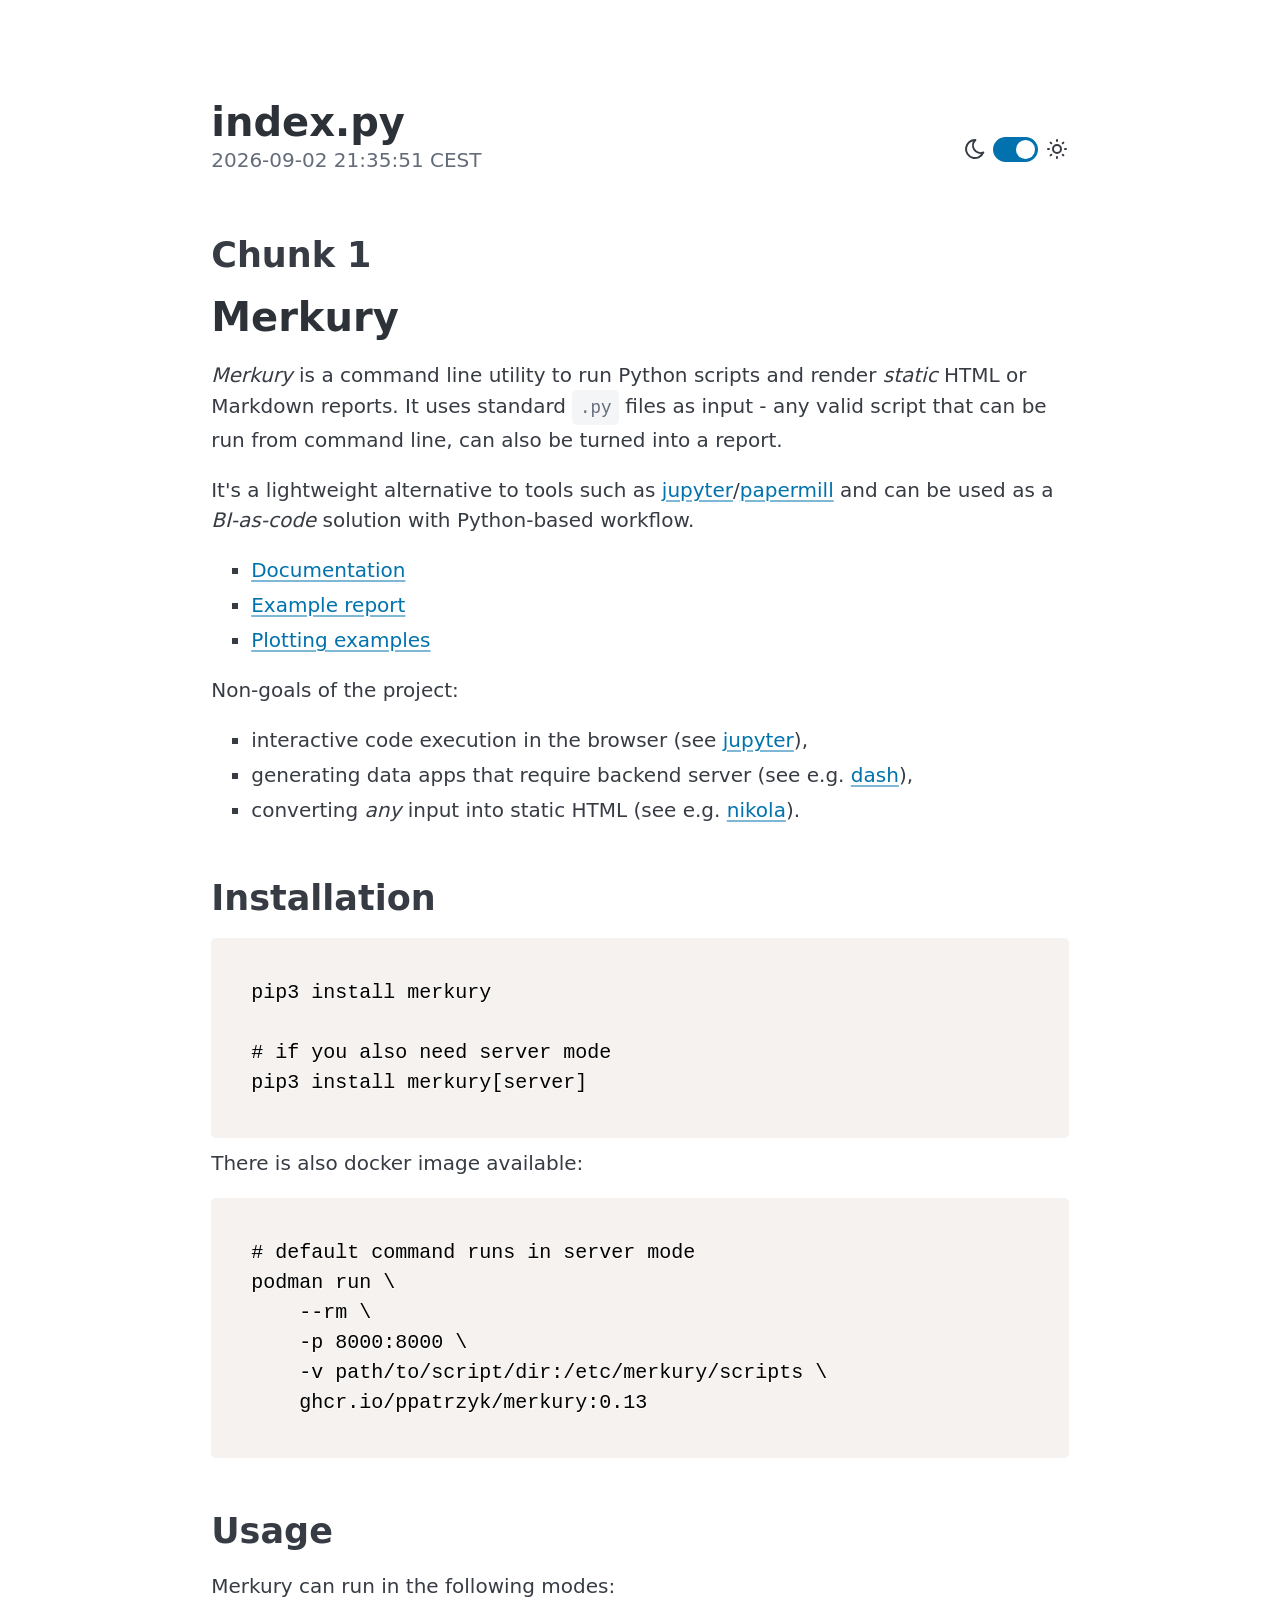
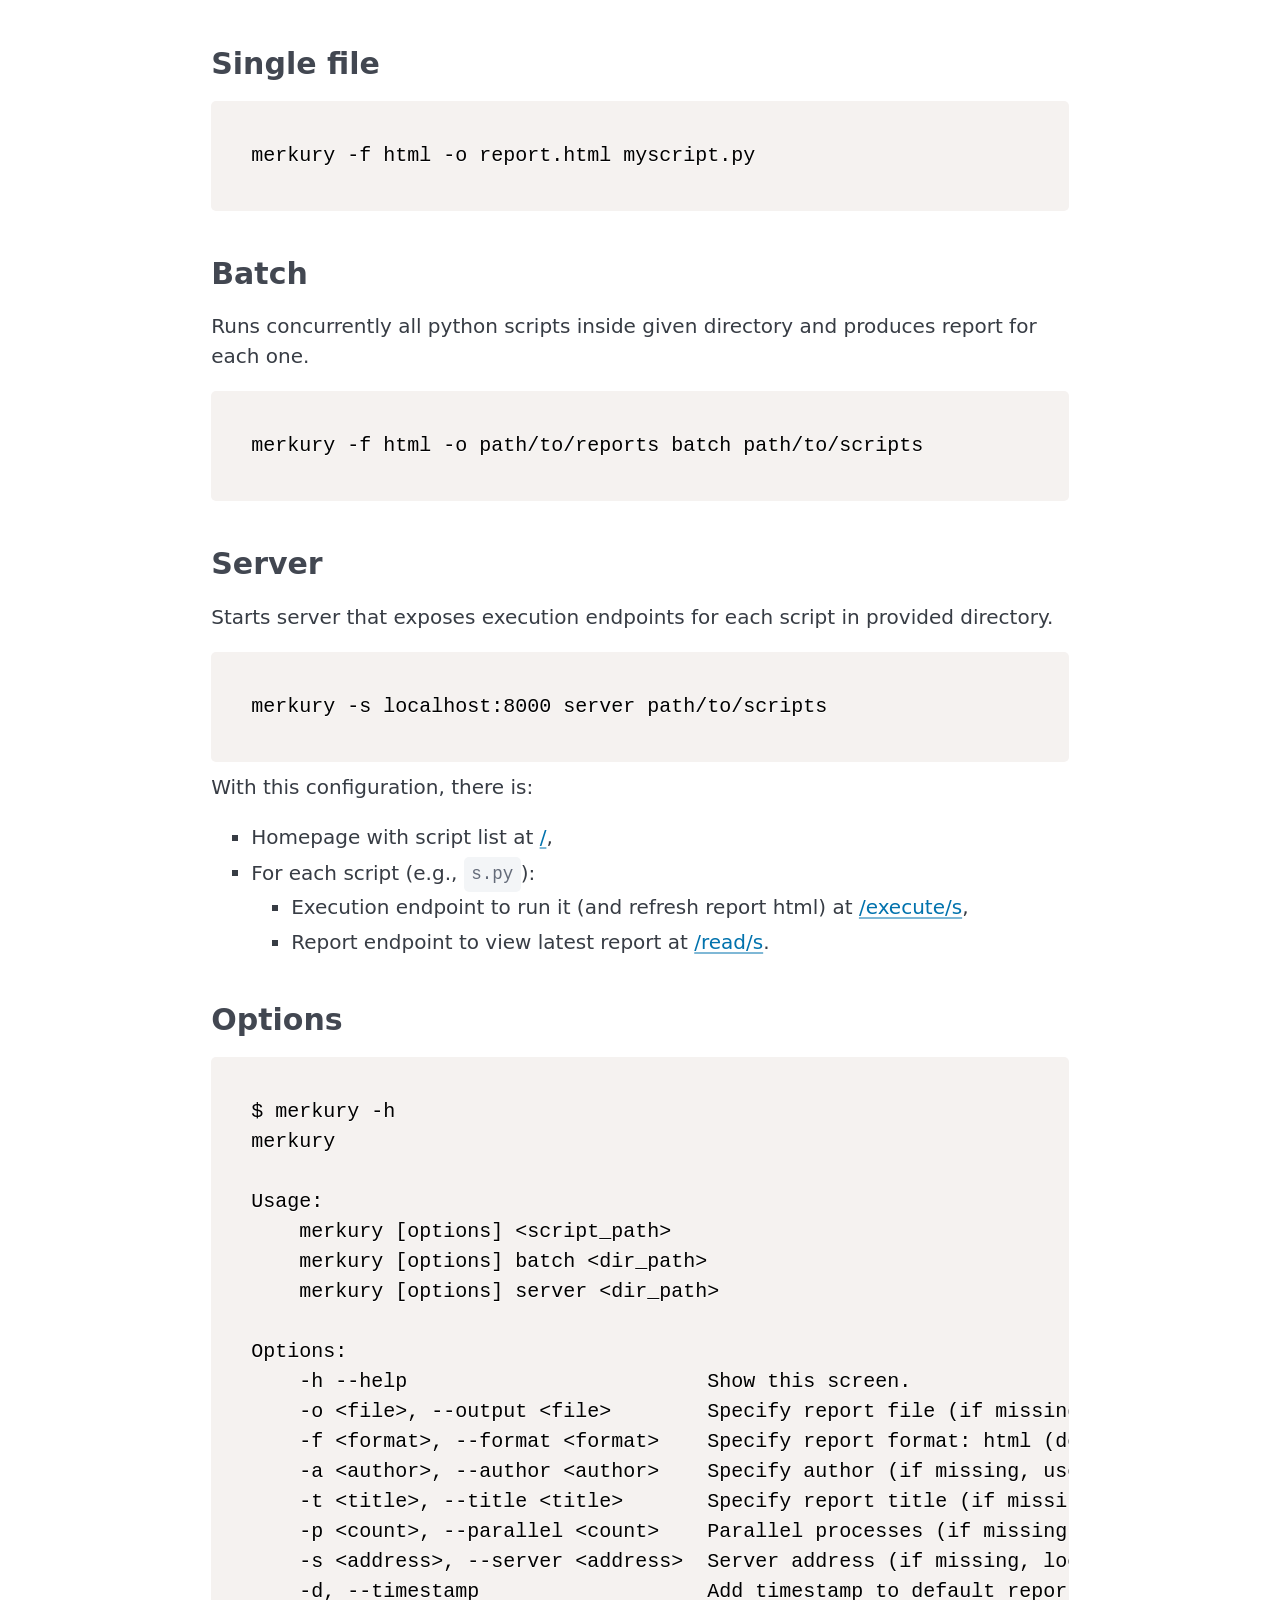
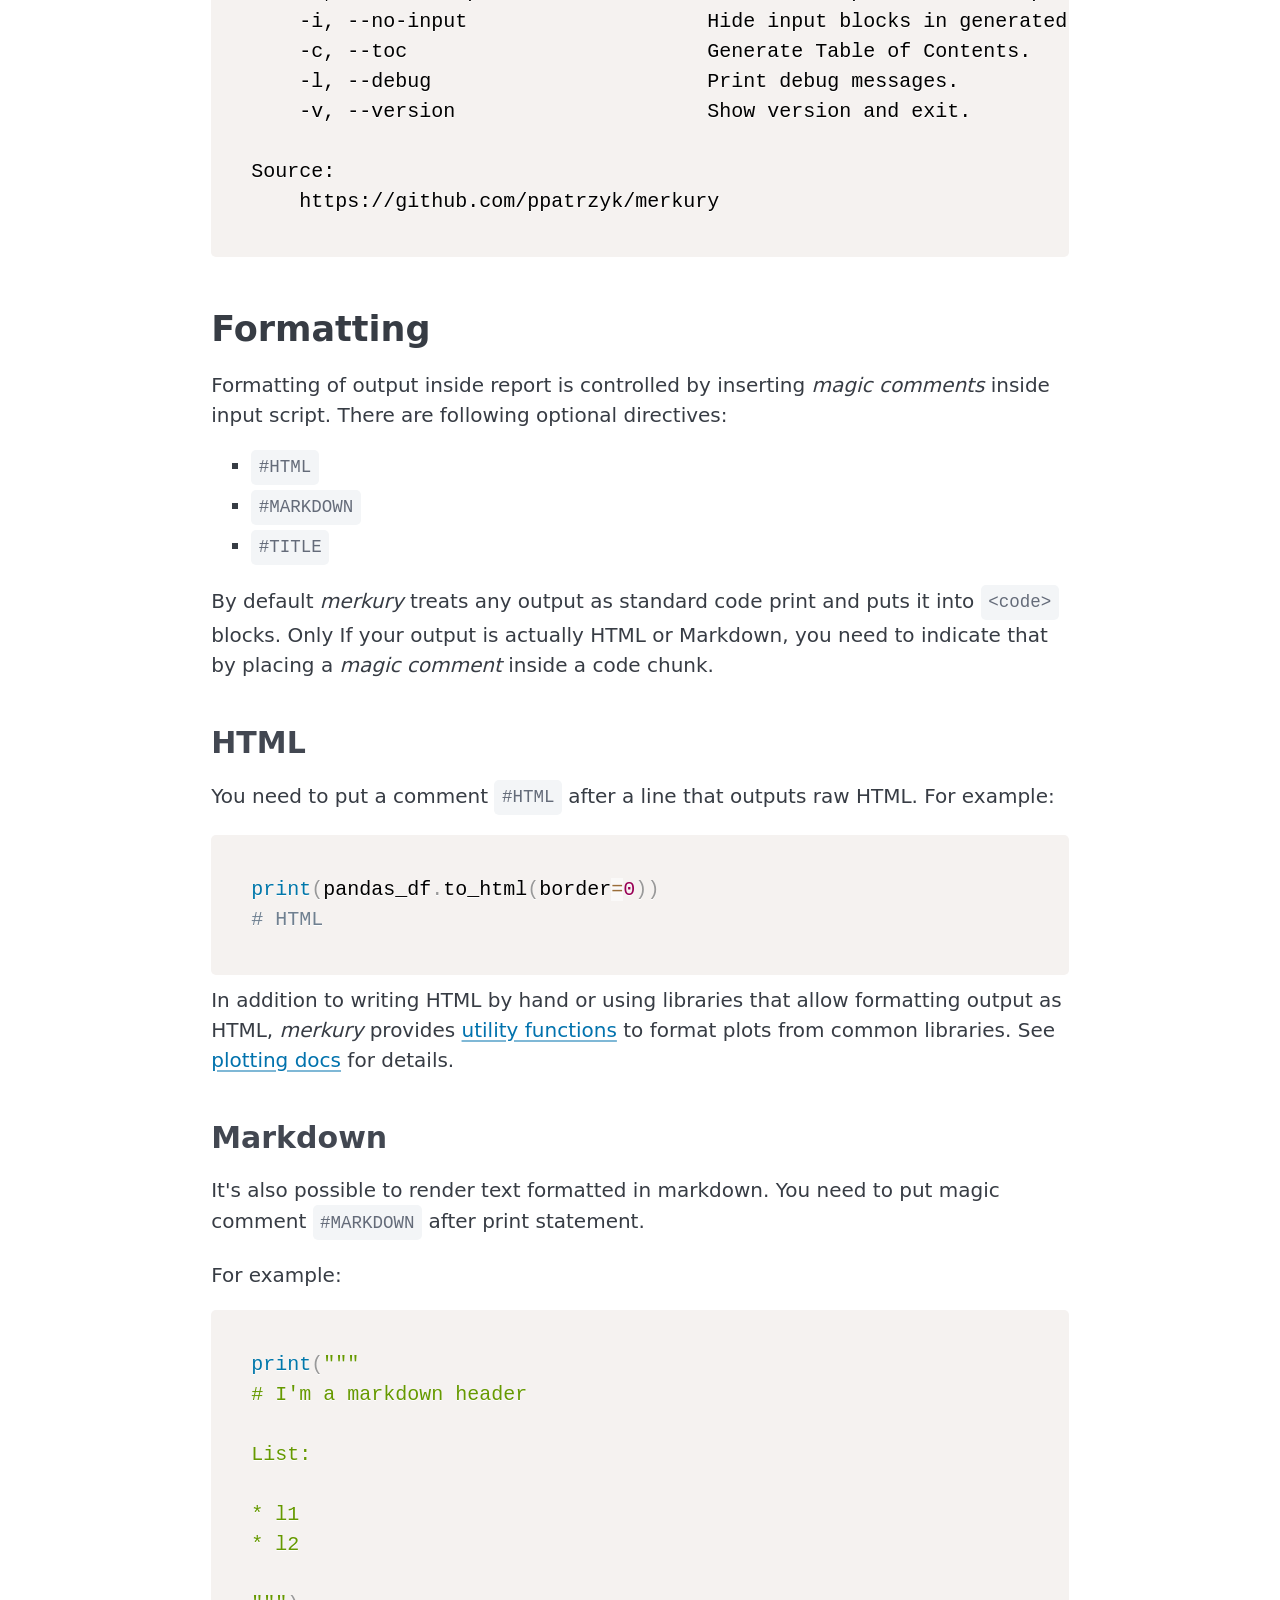
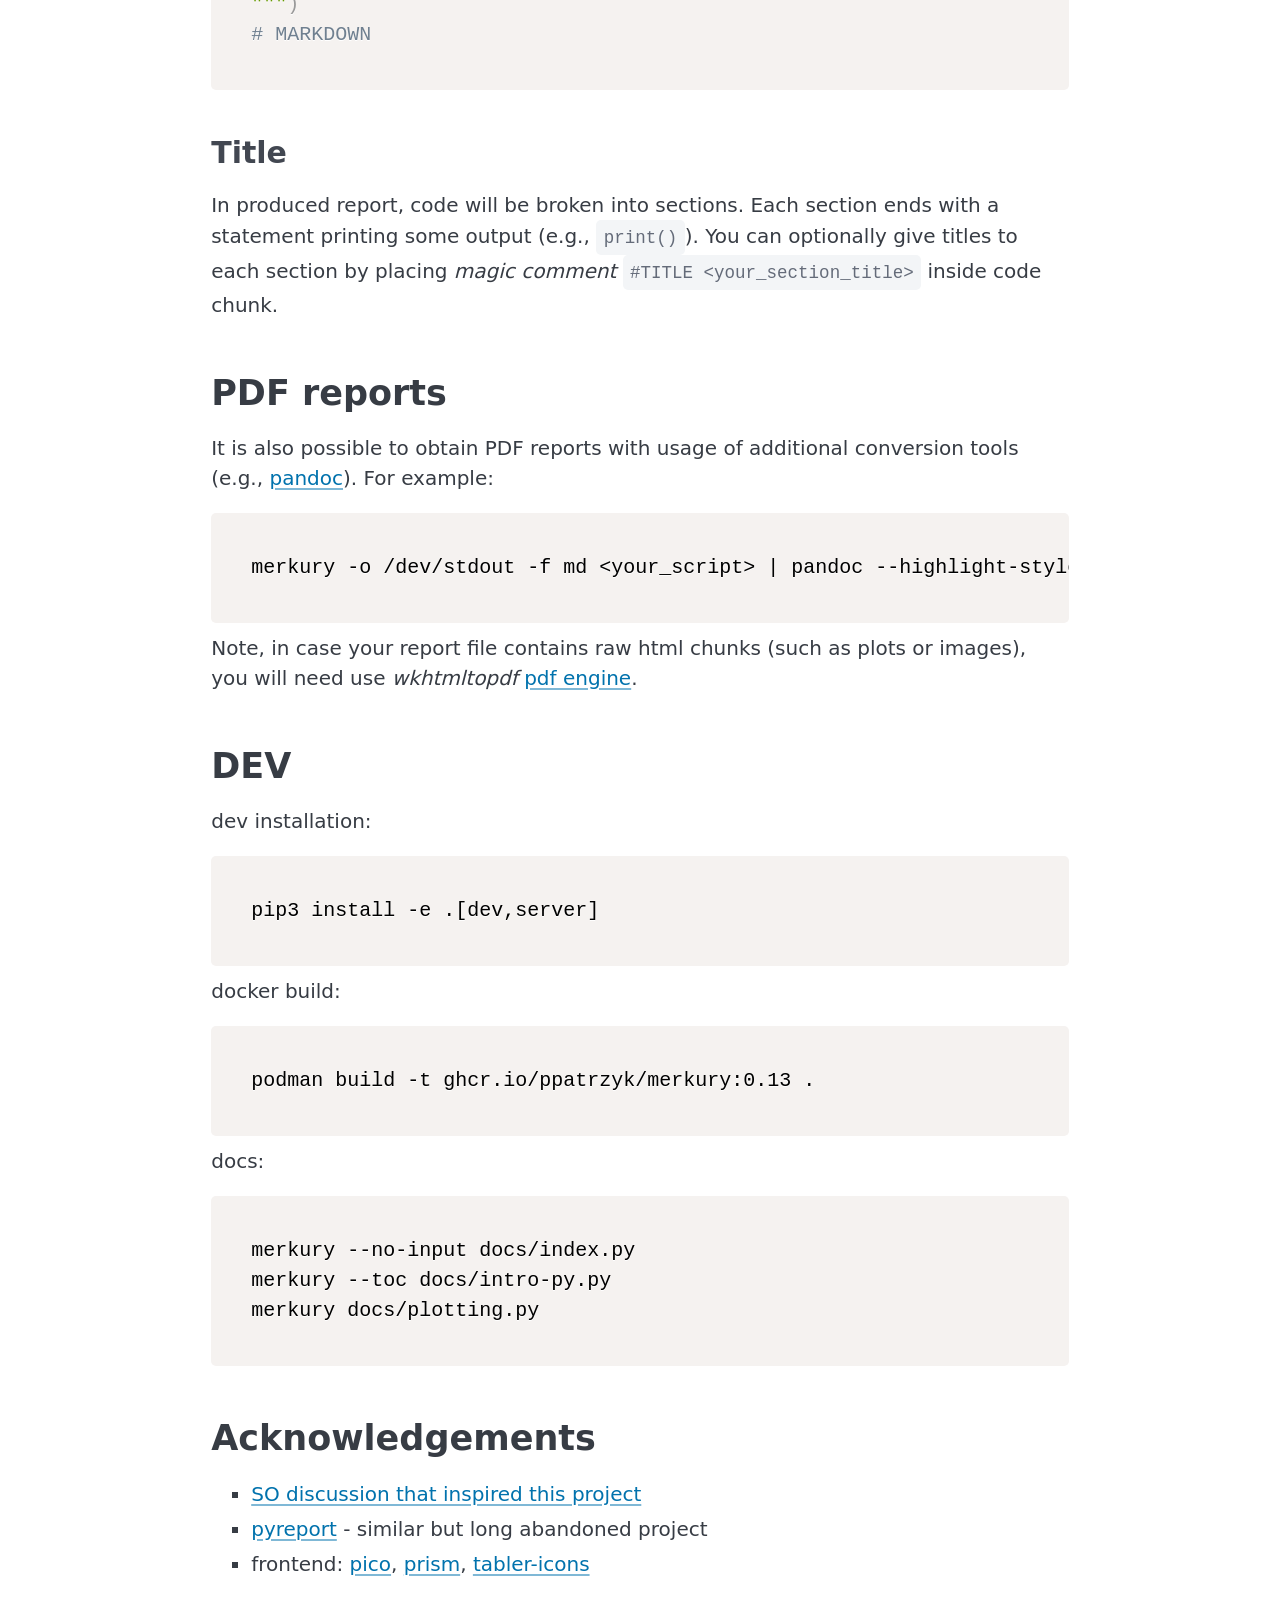
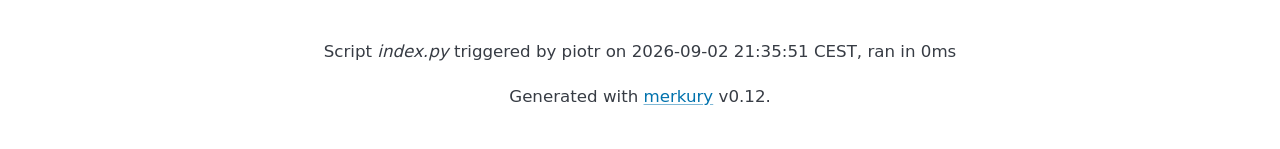
==== commit 01f7482e: "simplify plotting helpers" ====
--- a/docs/index.html
+++ b/docs/index.html
@@ -28,8 +28,30 @@
 .merkury-chunks {
   min-width: 0;
 }
+.merkury-chunk-in-grid {
+  grid-template-columns: max-content 1fr;
+  align-items: center;
+}
+.merkury-chunk-in-grid::after {
+  content: none;
+  display: none;
+}
 .merkury-code-block {
   margin-bottom: 2em;
+}
+.merkury-code-label {
+  position: relative;
+  padding-top: 2.5rem;
+  overflow: hidden;
+}
+.merkury-code-label::before {
+  content: attr(data-label);
+  position: absolute;
+  top: 0;
+  left: 0;
+  padding: 0.35rem 0.75rem;
+  color: var(--pico-secondary);
+  font-size: 75%;
 }
 .merkury-plot-iframe {
   overflow: hidden;
@@ -77,7 +99,7 @@
         <li>
             <hgroup>
 <h1>index.py</h1>
-<p>2026-09-01 21:22:13 CEST</p>
+<p>2026-09-02 21:35:51 CEST</p>
             </hgroup>
         </li>
     </ul>
@@ -92,6 +114,8 @@
 <main class="container merkury-container">
     <div class="merkury-chunks" role="document">
         <div class="merkury-code-block" id="merkury-chunk-1">
+            <h2>Chunk 1</h2>
+            <div>
                     <div><h1>Merkury</h1>
 <p><em>Merkury</em> is a command line utility to run Python scripts and render <em>static</em> HTML or Markdown reports. It uses standard <code>.py</code> files as input - any valid script that can be run from command line, can also be turned into a report.</p>
 <p>It's a lightweight alternative to tools such as <a href="https://github.com/jupyter/jupyter">jupyter</a>/<a href="https://github.com/nteract/papermill">papermill</a> and can be used as a <em>BI-as-code</em> solution with Python-based workflow.</p>
@@ -118,7 +142,7 @@
     --rm \
     -p 8000:8000 \
     -v path/to/script/dir:/etc/merkury/scripts \
-    ghcr.io/ppatrzyk/merkury:0.12
+    ghcr.io/ppatrzyk/merkury:0.13
 </code></pre>
 <h2>Usage</h2>
 <p>Merkury can run in the following modes:</p>
@@ -179,7 +203,7 @@
 <h3>HTML</h3>
 <p>You need to put a comment <code>#HTML</code> after a line that outputs raw HTML. For example:</p>
 <pre><code class="language-python">print(pandas_df.to_html(border=0))
-#HTML
+# HTML
 </code></pre>
 <p>In addition to writing HTML by hand or using libraries that allow formatting output as HTML, <em>merkury</em> provides <a href="https://github.com/ppatrzyk/merkury/blob/master/src/merkury/plotting.py">utility functions</a> to format plots from common libraries. See <a href="https://ppatrzyk.github.io/merkury/plotting.html">plotting docs</a> for details.</p>
 <h3>Markdown</h3>
@@ -194,7 +218,7 @@
 * l2
 
 &quot;&quot;&quot;)
-#MARKDOWN
+# MARKDOWN
 </code></pre>
 <h3>Title</h3>
 <p>In produced report, code will be broken into sections. Each section ends with a statement printing some output (e.g., <code>print()</code>). You can optionally give titles to each section by placing <em>magic comment</em> <code>#TITLE &lt;your_section_title&gt;</code> inside code chunk.</p>
@@ -208,7 +232,7 @@
 <pre><code class="language-bash">pip3 install -e .[dev,server]
 </code></pre>
 <p>docker build:</p>
-<pre><code class="language-bash">podman build -t ghcr.io/ppatrzyk/merkury:0.12 .
+<pre><code class="language-bash">podman build -t ghcr.io/ppatrzyk/merkury:0.13 .
 </code></pre>
 <p>docs:</p>
 <pre><code class="language-bash">merkury --no-input docs/index.py
@@ -222,6 +246,7 @@
 <li>frontend: <a href="https://github.com/picocss/pico">pico</a>, <a href="https://github.com/PrismJS/prism">prism</a>, <a href="https://github.com/tabler/tabler-icons">tabler-icons</a></li>
 </ul></div>
 
+            </div>
         </div>
     </div>
 </main>
@@ -231,7 +256,7 @@
 Prism.languages.python={comment:{pattern:/(^|[^\\])#.*/,lookbehind:!0,greedy:!0},"string-interpolation":{pattern:/(?:f|fr|rf)(?:("""|''')[\s\S]*?\1|("|')(?:\\.|(?!\2)[^\\\r\n])*\2)/i,greedy:!0,inside:{interpolation:{pattern:/((?:^|[^{])(?:\{\{)*)\{(?!\{)(?:[^{}]|\{(?!\{)(?:[^{}]|\{(?!\{)(?:[^{}])+\})+\})+\}/,lookbehind:!0,inside:{"format-spec":{pattern:/(:)[^:(){}]+(?=\}$)/,lookbehind:!0},"conversion-option":{pattern:/![sra](?=[:}]$)/,alias:"punctuation"},rest:null}},string:/[\s\S]+/}},"triple-quoted-string":{pattern:/(?:[rub]|br|rb)?("""|''')[\s\S]*?\1/i,greedy:!0,alias:"string"},string:{pattern:/(?:[rub]|br|rb)?("|')(?:\\.|(?!\1)[^\\\r\n])*\1/i,greedy:!0},function:{pattern:/((?:^|\s)def[ \t]+)[a-zA-Z_]\w*(?=\s*\()/g,lookbehind:!0},"class-name":{pattern:/(\bclass\s+)\w+/i,lookbehind:!0},decorator:{pattern:/(^[\t ]*)@\w+(?:\.\w+)*/m,lookbehind:!0,alias:["annotation","punctuation"],inside:{punctuation:/\./}},keyword:/\b(?:_(?=\s*:)|and|as|assert|async|await|break|case|class|continue|def|del|elif|else|except|exec|finally|for|from|global|if|import|in|is|lambda|match|nonlocal|not|or|pass|print|raise|return|try|while|with|yield)\b/,builtin:/\b(?:__import__|abs|all|any|apply|ascii|basestring|bin|bool|buffer|bytearray|bytes|callable|chr|classmethod|cmp|coerce|compile|complex|delattr|dict|dir|divmod|enumerate|eval|execfile|file|filter|float|format|frozenset|getattr|globals|hasattr|hash|help|hex|id|input|int|intern|isinstance|issubclass|iter|len|list|locals|long|map|max|memoryview|min|next|object|oct|open|ord|pow|property|range|raw_input|reduce|reload|repr|reversed|round|set|setattr|slice|sorted|staticmethod|str|sum|super|tuple|type|unichr|unicode|vars|xrange|zip)\b/,boolean:/\b(?:False|None|True)\b/,number:/\b0(?:b(?:_?[01])+|o(?:_?[0-7])+|x(?:_?[a-f0-9])+)\b|(?:\b\d+(?:_\d+)*(?:\.(?:\d+(?:_\d+)*)?)?|\B\.\d+(?:_\d+)*)(?:e[+-]?\d+(?:_\d+)*)?j?(?!\w)/i,operator:/[-+%=]=?|!=|:=|\*\*?=?|\/\/?=?|<[<=>]?|>[=>]?|[&|^~]/,punctuation:/[{}[\];(),.:]/},Prism.languages.python["string-interpolation"].inside.interpolation.inside.rest=Prism.languages.python,Prism.languages.py=Prism.languages.python;</script>
 <footer class="container merkury-container merkury-foot">
     <small>
-<p>Script <em>index.py</em> triggered by piotr on 2026-09-01 21:22:13 CEST, ran in 0ms</p>
+<p>Script <em>index.py</em> triggered by piotr on 2026-09-02 21:35:51 CEST, ran in 0ms</p>
         <p>Generated with <a target="_blank" href="https://github.com/ppatrzyk/merkury">merkury</a> v0.12.</p>
     </small>
 </footer>
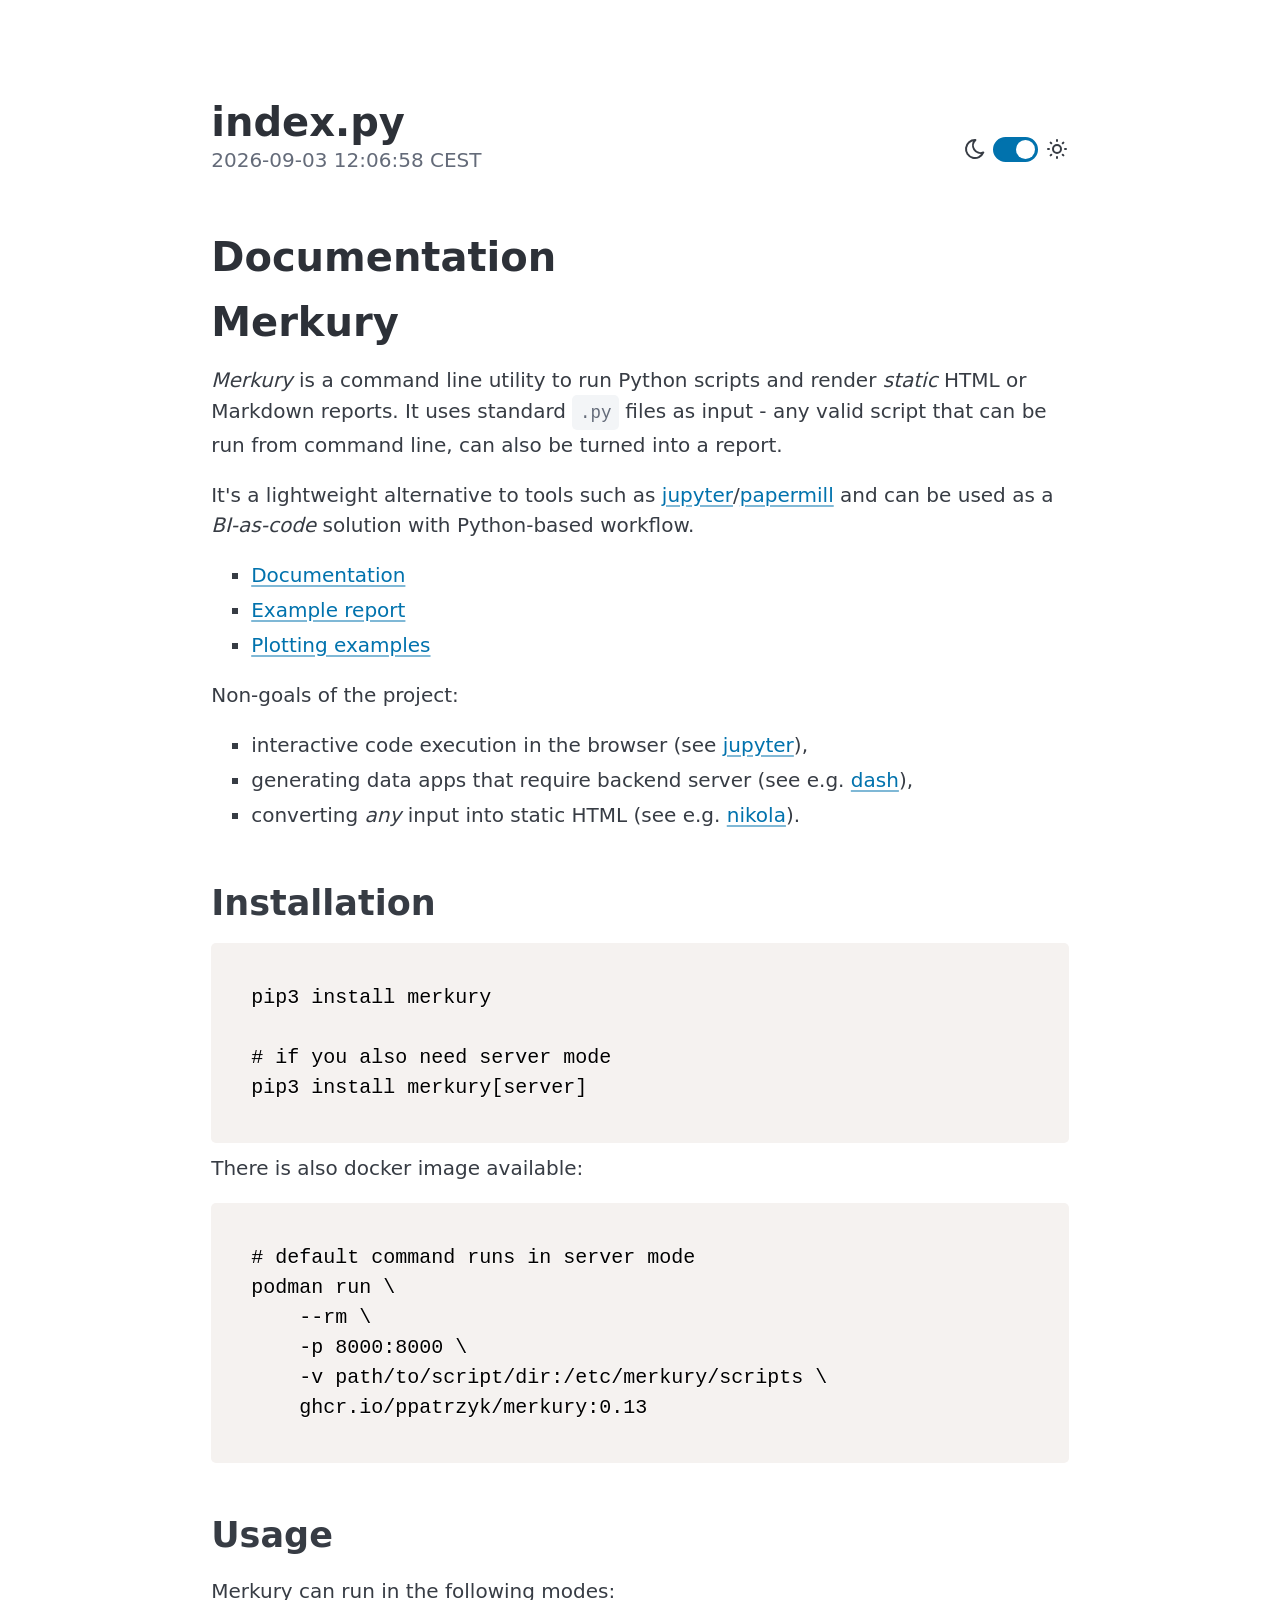
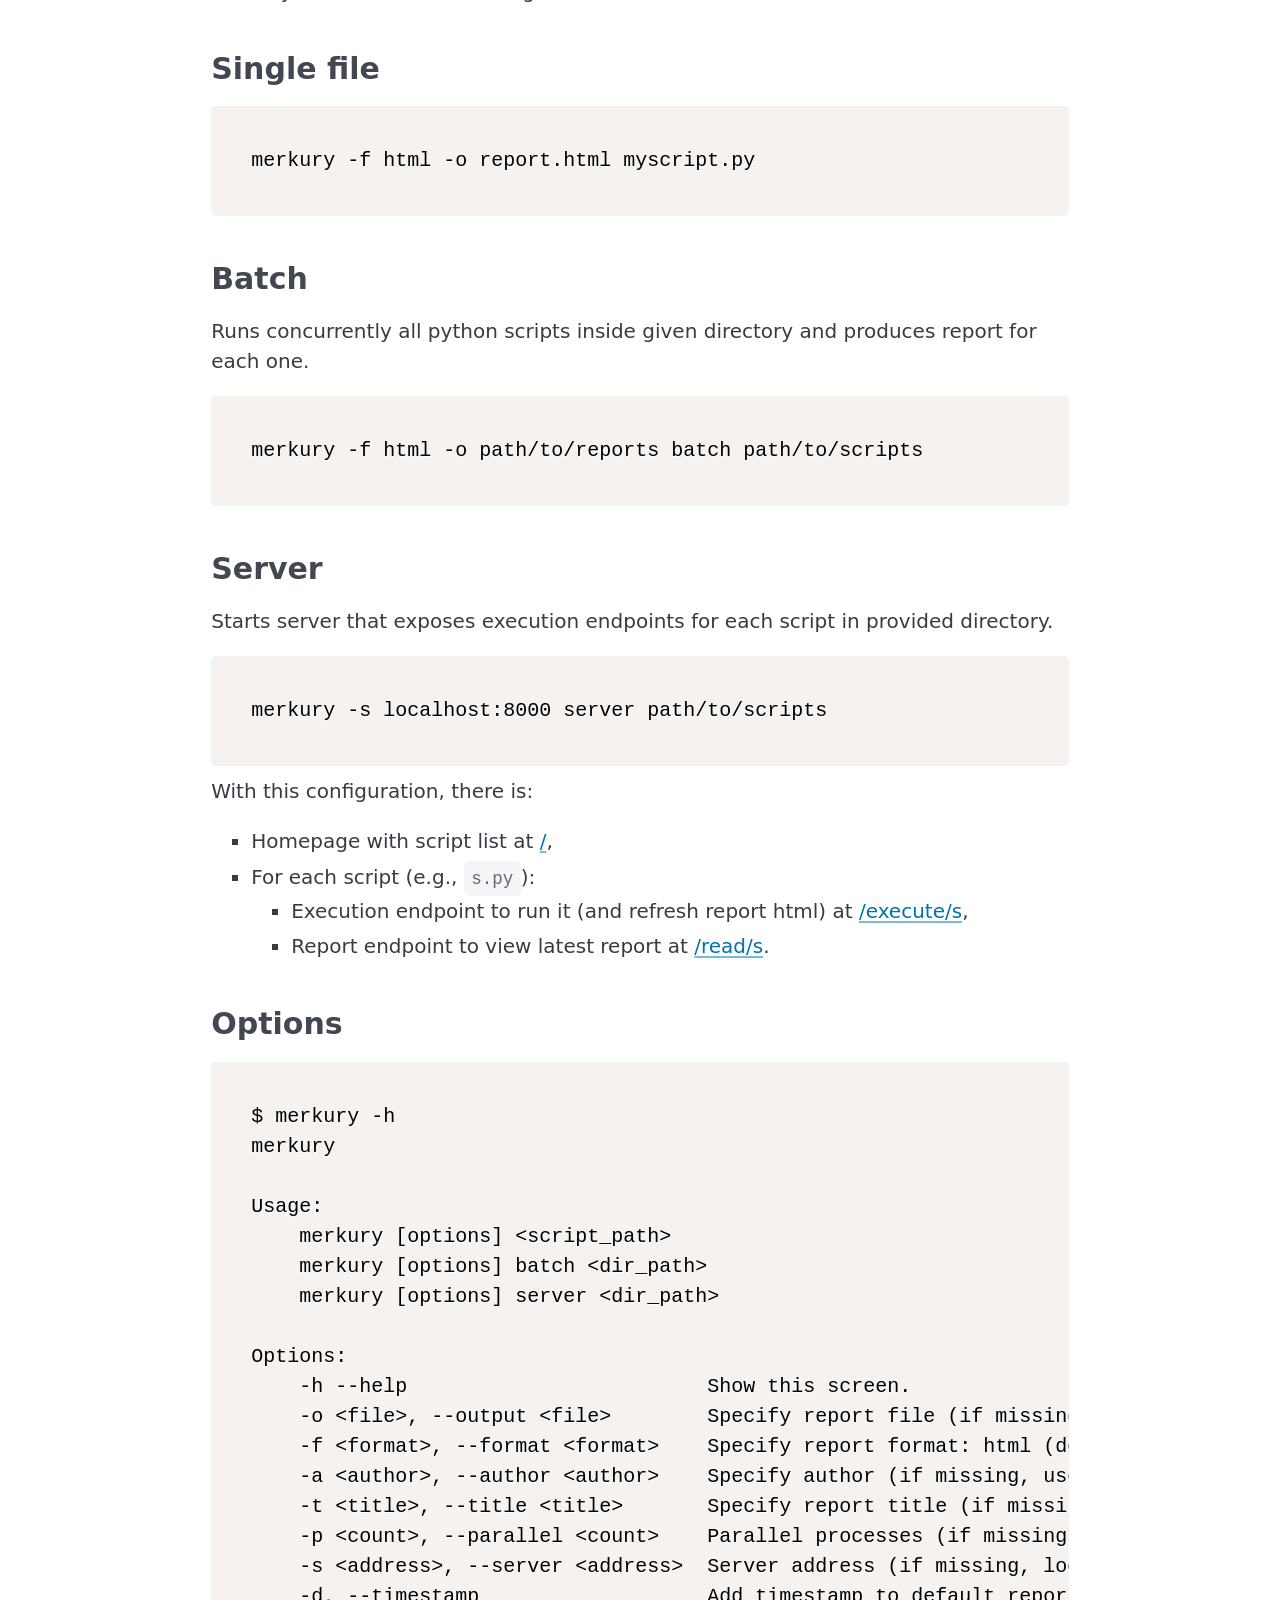
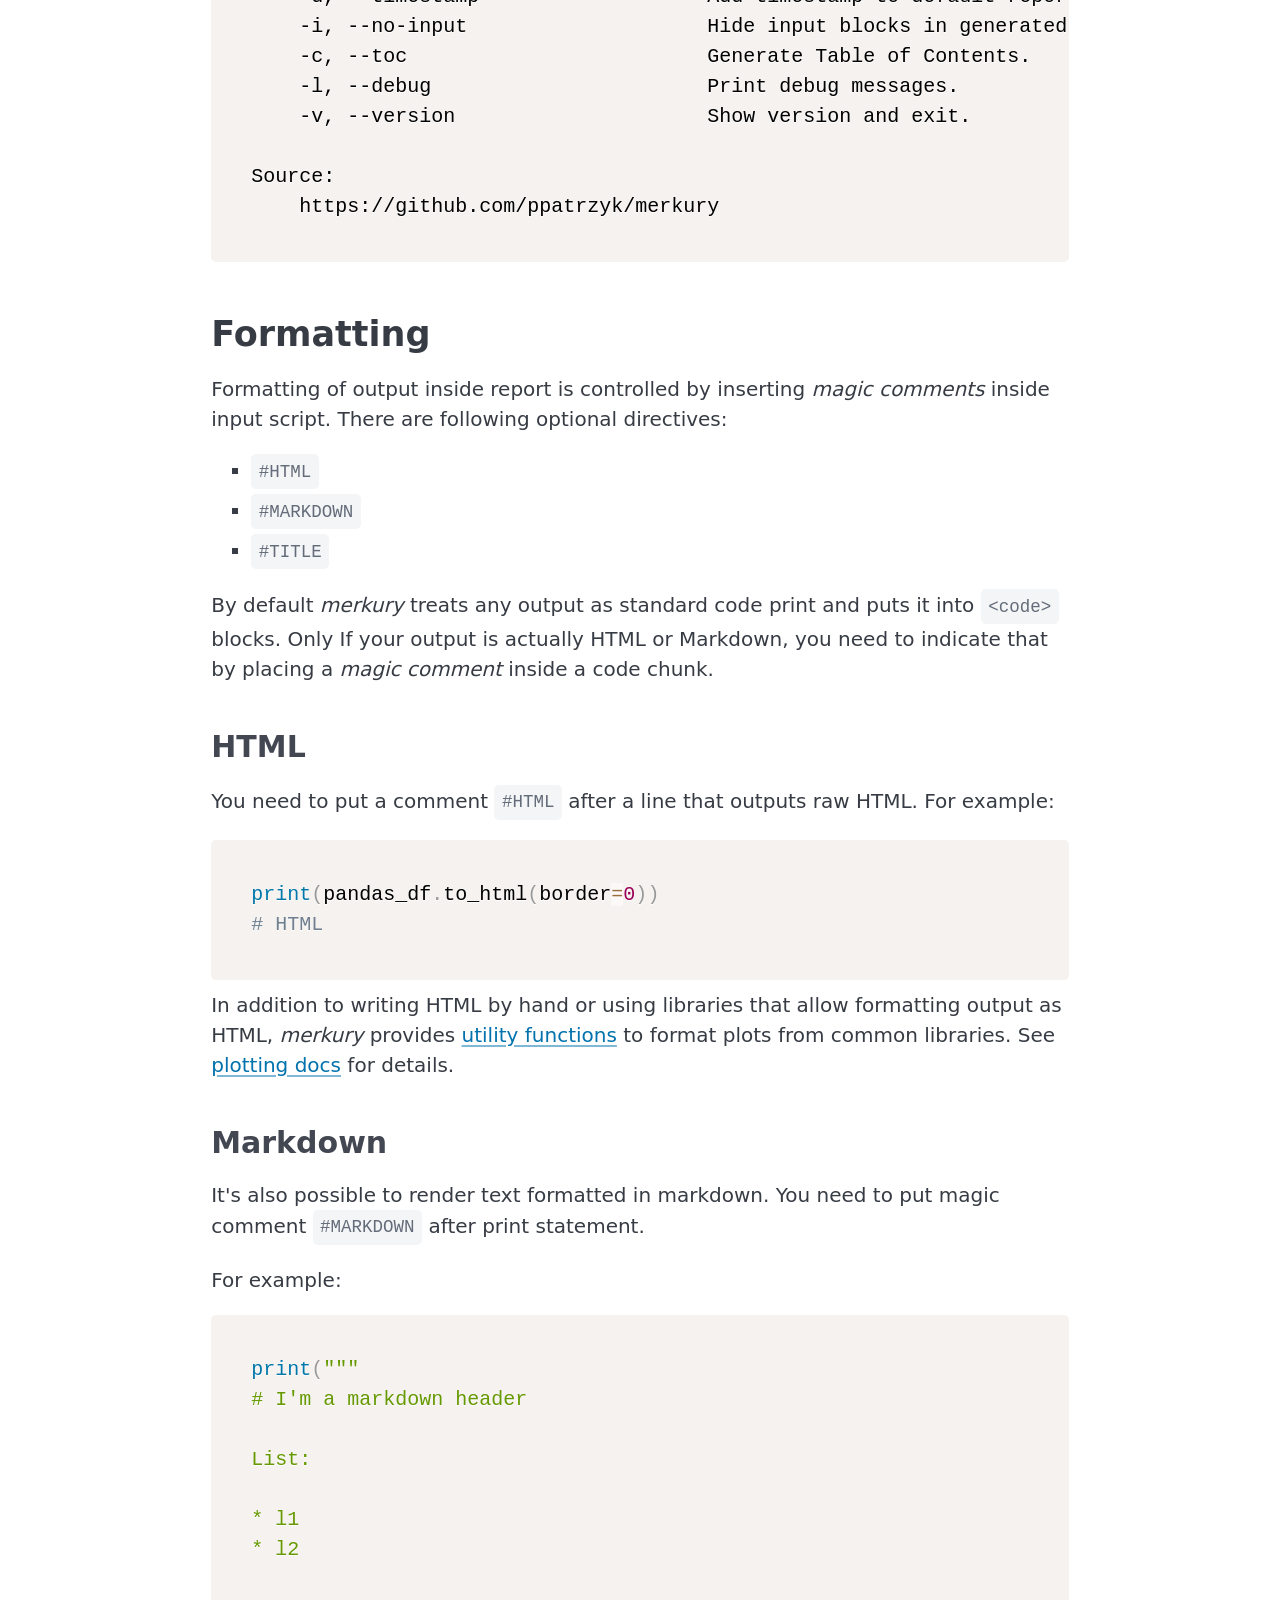
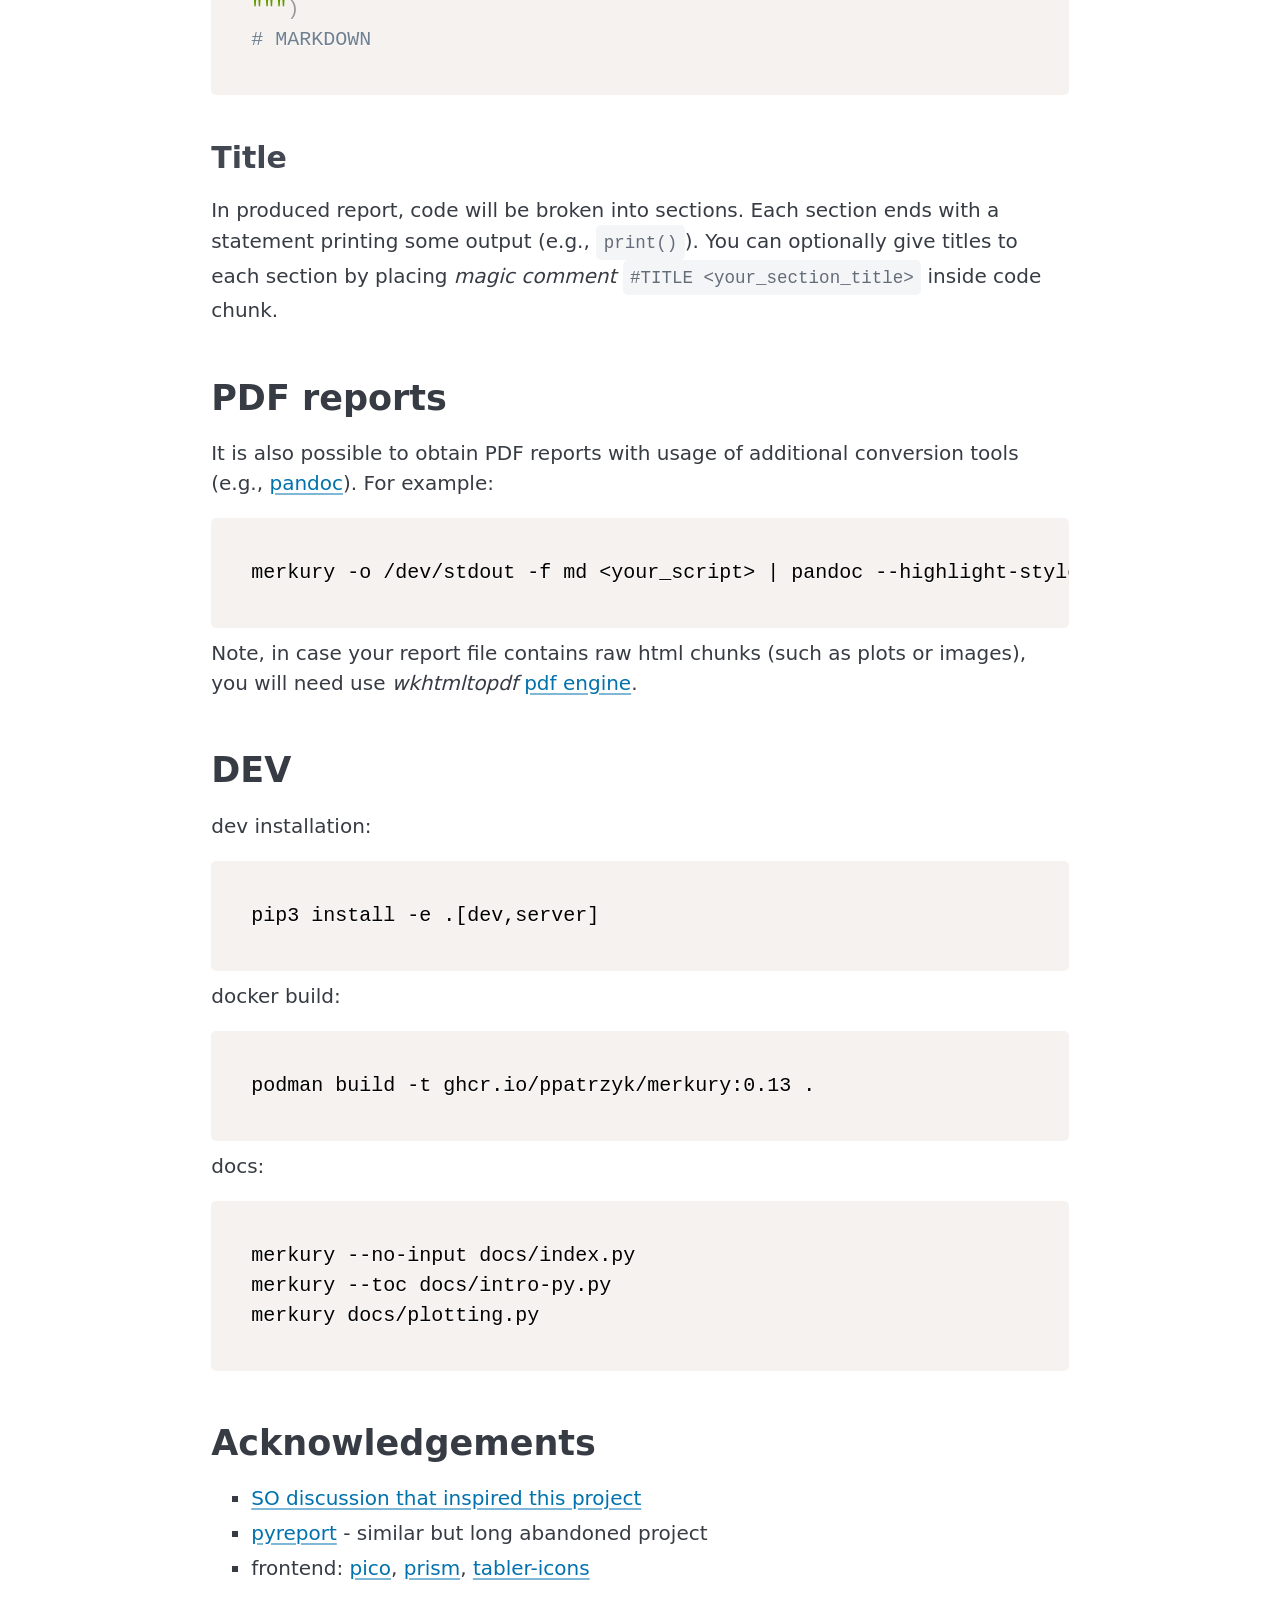
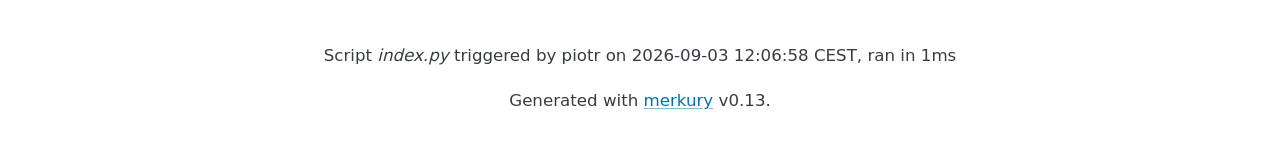
==== commit 7b3a608a: "template fixes" ====
--- a/docs/index.html
+++ b/docs/index.html
@@ -25,6 +25,11 @@
   display: flex;
   flex-direction: column;
 }
+.merkury-icon-prefix {
+  display: flex;
+  align-items: center;
+  gap: 0.25rem;
+}
 .merkury-chunks {
   min-width: 0;
 }
@@ -35,6 +40,9 @@
 .merkury-chunk-in-grid::after {
   content: none;
   display: none;
+}
+.merkury-toggle {
+  padding: 0.5rem 0.75rem;
 }
 .merkury-code-block {
   margin-bottom: 2em;
@@ -99,7 +107,7 @@
         <li>
             <hgroup>
 <h1>index.py</h1>
-<p>2026-09-02 21:35:51 CEST</p>
+<p>2026-09-03 12:06:58 CEST</p>
             </hgroup>
         </li>
     </ul>
@@ -114,9 +122,9 @@
 <main class="container merkury-container">
     <div class="merkury-chunks" role="document">
         <div class="merkury-code-block" id="merkury-chunk-1">
-            <h2>Chunk 1</h2>
+            <h1>Documentation</h1>
             <div>
-                    <div><h1>Merkury</h1>
+                    <div><h1 id="merkury">Merkury</h1>
 <p><em>Merkury</em> is a command line utility to run Python scripts and render <em>static</em> HTML or Markdown reports. It uses standard <code>.py</code> files as input - any valid script that can be run from command line, can also be turned into a report.</p>
 <p>It's a lightweight alternative to tools such as <a href="https://github.com/jupyter/jupyter">jupyter</a>/<a href="https://github.com/nteract/papermill">papermill</a> and can be used as a <em>BI-as-code</em> solution with Python-based workflow.</p>
 <ul>
@@ -130,7 +138,7 @@
 <li>generating data apps that require backend server (see e.g. <a href="https://github.com/plotly/dash">dash</a>),</li>
 <li>converting <em>any</em> input into static HTML (see e.g. <a href="https://github.com/getnikola/nikola">nikola</a>).</li>
 </ul>
-<h2>Installation</h2>
+<h2 id="installation">Installation</h2>
 <pre><code class="language-bash">pip3 install merkury
 
 # if you also need server mode
@@ -144,16 +152,16 @@
     -v path/to/script/dir:/etc/merkury/scripts \
     ghcr.io/ppatrzyk/merkury:0.13
 </code></pre>
-<h2>Usage</h2>
+<h2 id="usage">Usage</h2>
 <p>Merkury can run in the following modes:</p>
-<h3>Single file</h3>
+<h3 id="single-file">Single file</h3>
 <pre><code class="language-bash">merkury -f html -o report.html myscript.py
 </code></pre>
-<h3>Batch</h3>
+<h3 id="batch">Batch</h3>
 <p>Runs concurrently all python scripts inside given directory and produces report for each one.</p>
 <pre><code class="language-bash">merkury -f html -o path/to/reports batch path/to/scripts
 </code></pre>
-<h3>Server</h3>
+<h3 id="server">Server</h3>
 <p>Starts server that exposes execution endpoints for each script in provided directory.</p>
 <pre><code class="language-bash">merkury -s localhost:8000 server path/to/scripts
 </code></pre>
@@ -166,7 +174,7 @@
 </ul>
 </li>
 </ul>
-<h3>Options</h3>
+<h3 id="options">Options</h3>
 <pre><code class="language-bash">$ merkury -h
 merkury
 
@@ -192,7 +200,7 @@
 Source:
     https://github.com/ppatrzyk/merkury
 </code></pre>
-<h2>Formatting</h2>
+<h2 id="formatting">Formatting</h2>
 <p>Formatting of output inside report is controlled by inserting <em>magic comments</em> inside input script. There are following optional directives:</p>
 <ul>
 <li><a href="#html"><code>#HTML</code></a></li>
@@ -200,13 +208,13 @@
 <li><a href="#title"><code>#TITLE</code></a></li>
 </ul>
 <p>By default <em>merkury</em> treats any output as standard code print and puts it into <code>&lt;code&gt;</code> blocks. Only If your output is actually HTML or Markdown, you need to indicate that by placing a <em>magic comment</em> inside a code chunk.</p>
-<h3>HTML</h3>
+<h3 id="html">HTML</h3>
 <p>You need to put a comment <code>#HTML</code> after a line that outputs raw HTML. For example:</p>
 <pre><code class="language-python">print(pandas_df.to_html(border=0))
 # HTML
 </code></pre>
 <p>In addition to writing HTML by hand or using libraries that allow formatting output as HTML, <em>merkury</em> provides <a href="https://github.com/ppatrzyk/merkury/blob/master/src/merkury/plotting.py">utility functions</a> to format plots from common libraries. See <a href="https://ppatrzyk.github.io/merkury/plotting.html">plotting docs</a> for details.</p>
-<h3>Markdown</h3>
+<h3 id="markdown">Markdown</h3>
 <p>It's also possible to render text formatted in markdown. You need to put magic comment <code>#MARKDOWN</code> after print statement.</p>
 <p>For example:</p>
 <pre><code class="language-python">print(&quot;&quot;&quot;
@@ -220,14 +228,14 @@
 &quot;&quot;&quot;)
 # MARKDOWN
 </code></pre>
-<h3>Title</h3>
+<h3 id="title">Title</h3>
 <p>In produced report, code will be broken into sections. Each section ends with a statement printing some output (e.g., <code>print()</code>). You can optionally give titles to each section by placing <em>magic comment</em> <code>#TITLE &lt;your_section_title&gt;</code> inside code chunk.</p>
-<h2>PDF reports</h2>
+<h2 id="pdf-reports">PDF reports</h2>
 <p>It is also possible to obtain PDF reports with usage of additional conversion tools (e.g., <a href="https://github.com/jgm/pandoc">pandoc</a>). For example:</p>
 <pre><code class="language-bash">merkury -o /dev/stdout -f md &lt;your_script&gt; | pandoc --highlight-style=tango -t pdf -o report.pdf
 </code></pre>
 <p>Note, in case your report file contains raw html chunks (such as plots or images), you will need use <em>wkhtmltopdf</em> <a href="https://pandoc.org/MANUAL.html#option--pdf-engine">pdf engine</a>.</p>
-<h2>DEV</h2>
+<h2 id="dev">DEV</h2>
 <p>dev installation:</p>
 <pre><code class="language-bash">pip3 install -e .[dev,server]
 </code></pre>
@@ -239,7 +247,7 @@
 merkury --toc docs/intro-py.py
 merkury docs/plotting.py
 </code></pre>
-<h2>Acknowledgements</h2>
+<h2 id="acknowledgements">Acknowledgements</h2>
 <ul>
 <li><a href="https://stackoverflow.com/questions/60297105/python-write-both-commands-and-their-output-to-a-file">SO discussion that inspired this project</a></li>
 <li><a href="https://github.com/joblib/pyreport">pyreport</a> - similar but long abandoned project</li>
@@ -256,8 +264,8 @@
 Prism.languages.python={comment:{pattern:/(^|[^\\])#.*/,lookbehind:!0,greedy:!0},"string-interpolation":{pattern:/(?:f|fr|rf)(?:("""|''')[\s\S]*?\1|("|')(?:\\.|(?!\2)[^\\\r\n])*\2)/i,greedy:!0,inside:{interpolation:{pattern:/((?:^|[^{])(?:\{\{)*)\{(?!\{)(?:[^{}]|\{(?!\{)(?:[^{}]|\{(?!\{)(?:[^{}])+\})+\})+\}/,lookbehind:!0,inside:{"format-spec":{pattern:/(:)[^:(){}]+(?=\}$)/,lookbehind:!0},"conversion-option":{pattern:/![sra](?=[:}]$)/,alias:"punctuation"},rest:null}},string:/[\s\S]+/}},"triple-quoted-string":{pattern:/(?:[rub]|br|rb)?("""|''')[\s\S]*?\1/i,greedy:!0,alias:"string"},string:{pattern:/(?:[rub]|br|rb)?("|')(?:\\.|(?!\1)[^\\\r\n])*\1/i,greedy:!0},function:{pattern:/((?:^|\s)def[ \t]+)[a-zA-Z_]\w*(?=\s*\()/g,lookbehind:!0},"class-name":{pattern:/(\bclass\s+)\w+/i,lookbehind:!0},decorator:{pattern:/(^[\t ]*)@\w+(?:\.\w+)*/m,lookbehind:!0,alias:["annotation","punctuation"],inside:{punctuation:/\./}},keyword:/\b(?:_(?=\s*:)|and|as|assert|async|await|break|case|class|continue|def|del|elif|else|except|exec|finally|for|from|global|if|import|in|is|lambda|match|nonlocal|not|or|pass|print|raise|return|try|while|with|yield)\b/,builtin:/\b(?:__import__|abs|all|any|apply|ascii|basestring|bin|bool|buffer|bytearray|bytes|callable|chr|classmethod|cmp|coerce|compile|complex|delattr|dict|dir|divmod|enumerate|eval|execfile|file|filter|float|format|frozenset|getattr|globals|hasattr|hash|help|hex|id|input|int|intern|isinstance|issubclass|iter|len|list|locals|long|map|max|memoryview|min|next|object|oct|open|ord|pow|property|range|raw_input|reduce|reload|repr|reversed|round|set|setattr|slice|sorted|staticmethod|str|sum|super|tuple|type|unichr|unicode|vars|xrange|zip)\b/,boolean:/\b(?:False|None|True)\b/,number:/\b0(?:b(?:_?[01])+|o(?:_?[0-7])+|x(?:_?[a-f0-9])+)\b|(?:\b\d+(?:_\d+)*(?:\.(?:\d+(?:_\d+)*)?)?|\B\.\d+(?:_\d+)*)(?:e[+-]?\d+(?:_\d+)*)?j?(?!\w)/i,operator:/[-+%=]=?|!=|:=|\*\*?=?|\/\/?=?|<[<=>]?|>[=>]?|[&|^~]/,punctuation:/[{}[\];(),.:]/},Prism.languages.python["string-interpolation"].inside.interpolation.inside.rest=Prism.languages.python,Prism.languages.py=Prism.languages.python;</script>
 <footer class="container merkury-container merkury-foot">
     <small>
-<p>Script <em>index.py</em> triggered by piotr on 2026-09-02 21:35:51 CEST, ran in 0ms</p>
-        <p>Generated with <a target="_blank" href="https://github.com/ppatrzyk/merkury">merkury</a> v0.12.</p>
+<p>Script <em>index.py</em> triggered by piotr on 2026-09-03 12:06:58 CEST, ran in 1ms</p>
+        <p>Generated with <a target="_blank" href="https://github.com/ppatrzyk/merkury">merkury</a> v0.13.</p>
     </small>
 </footer>
 </body>
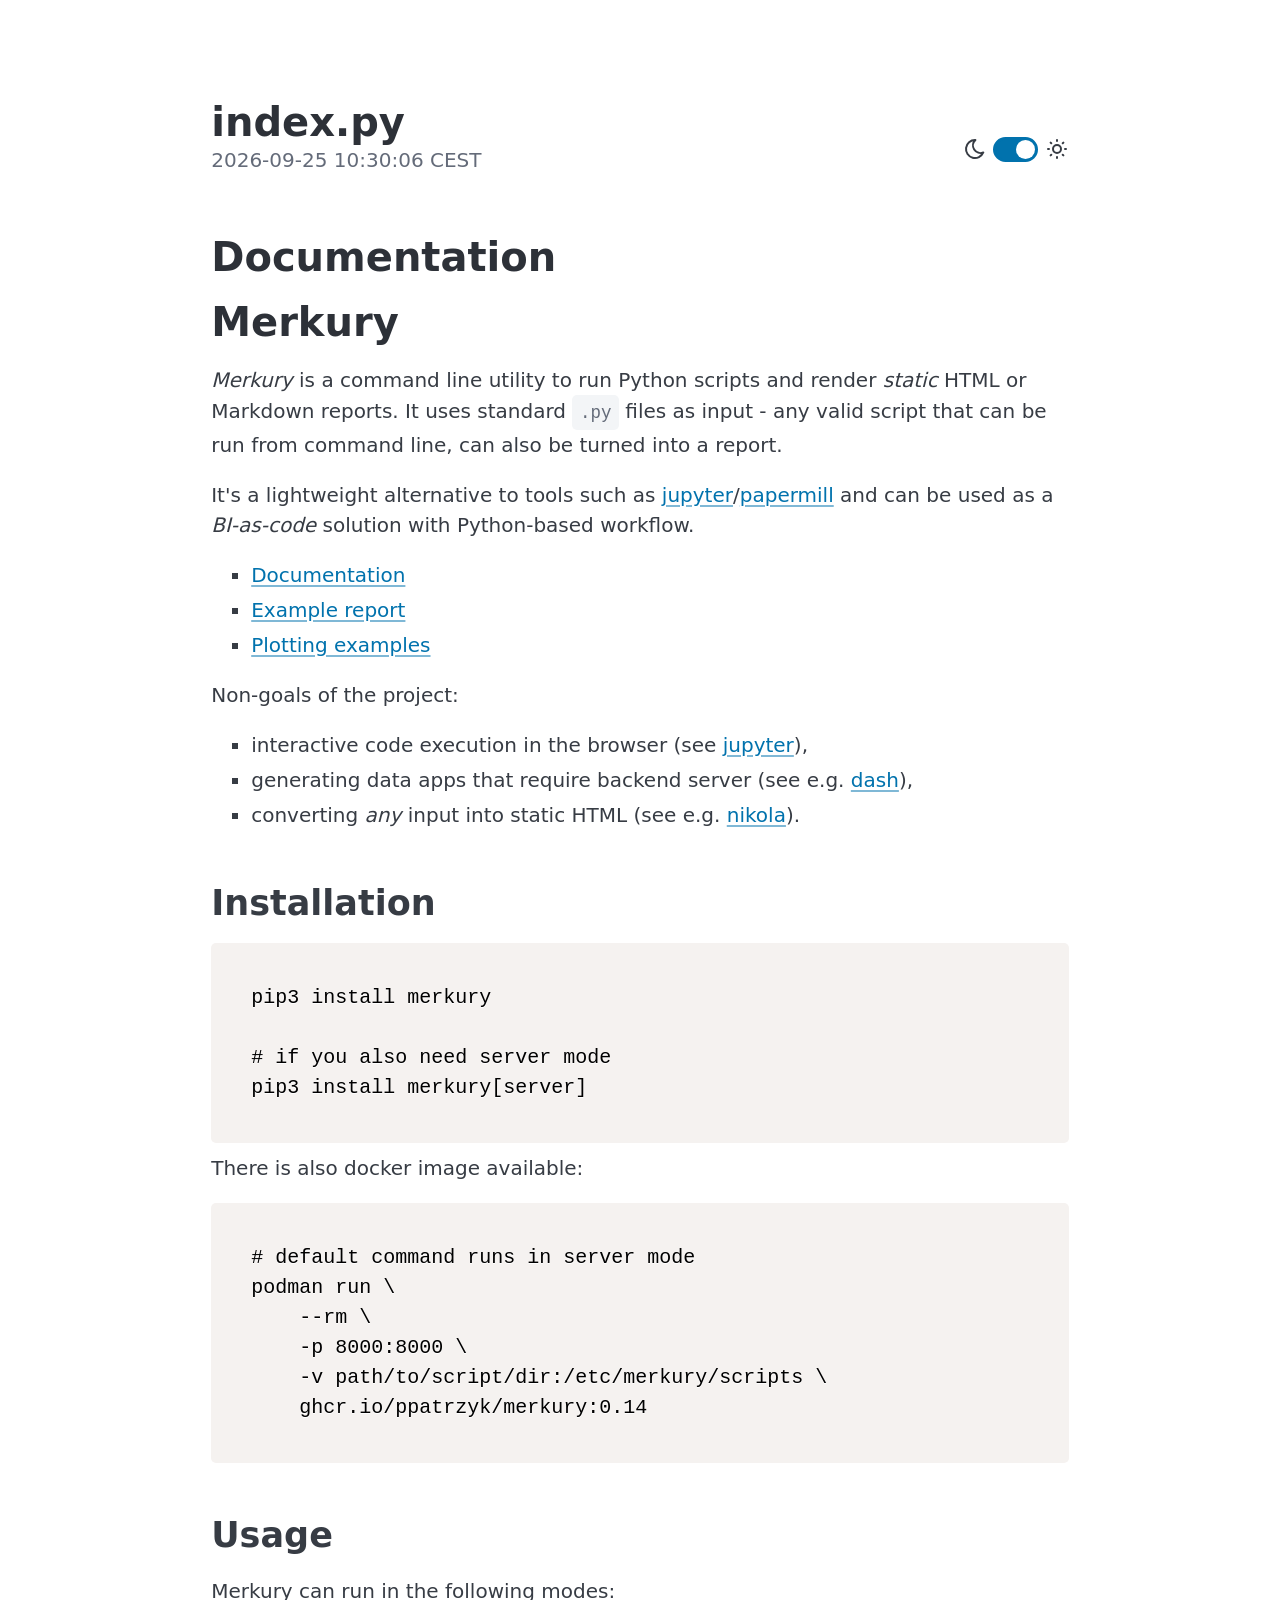
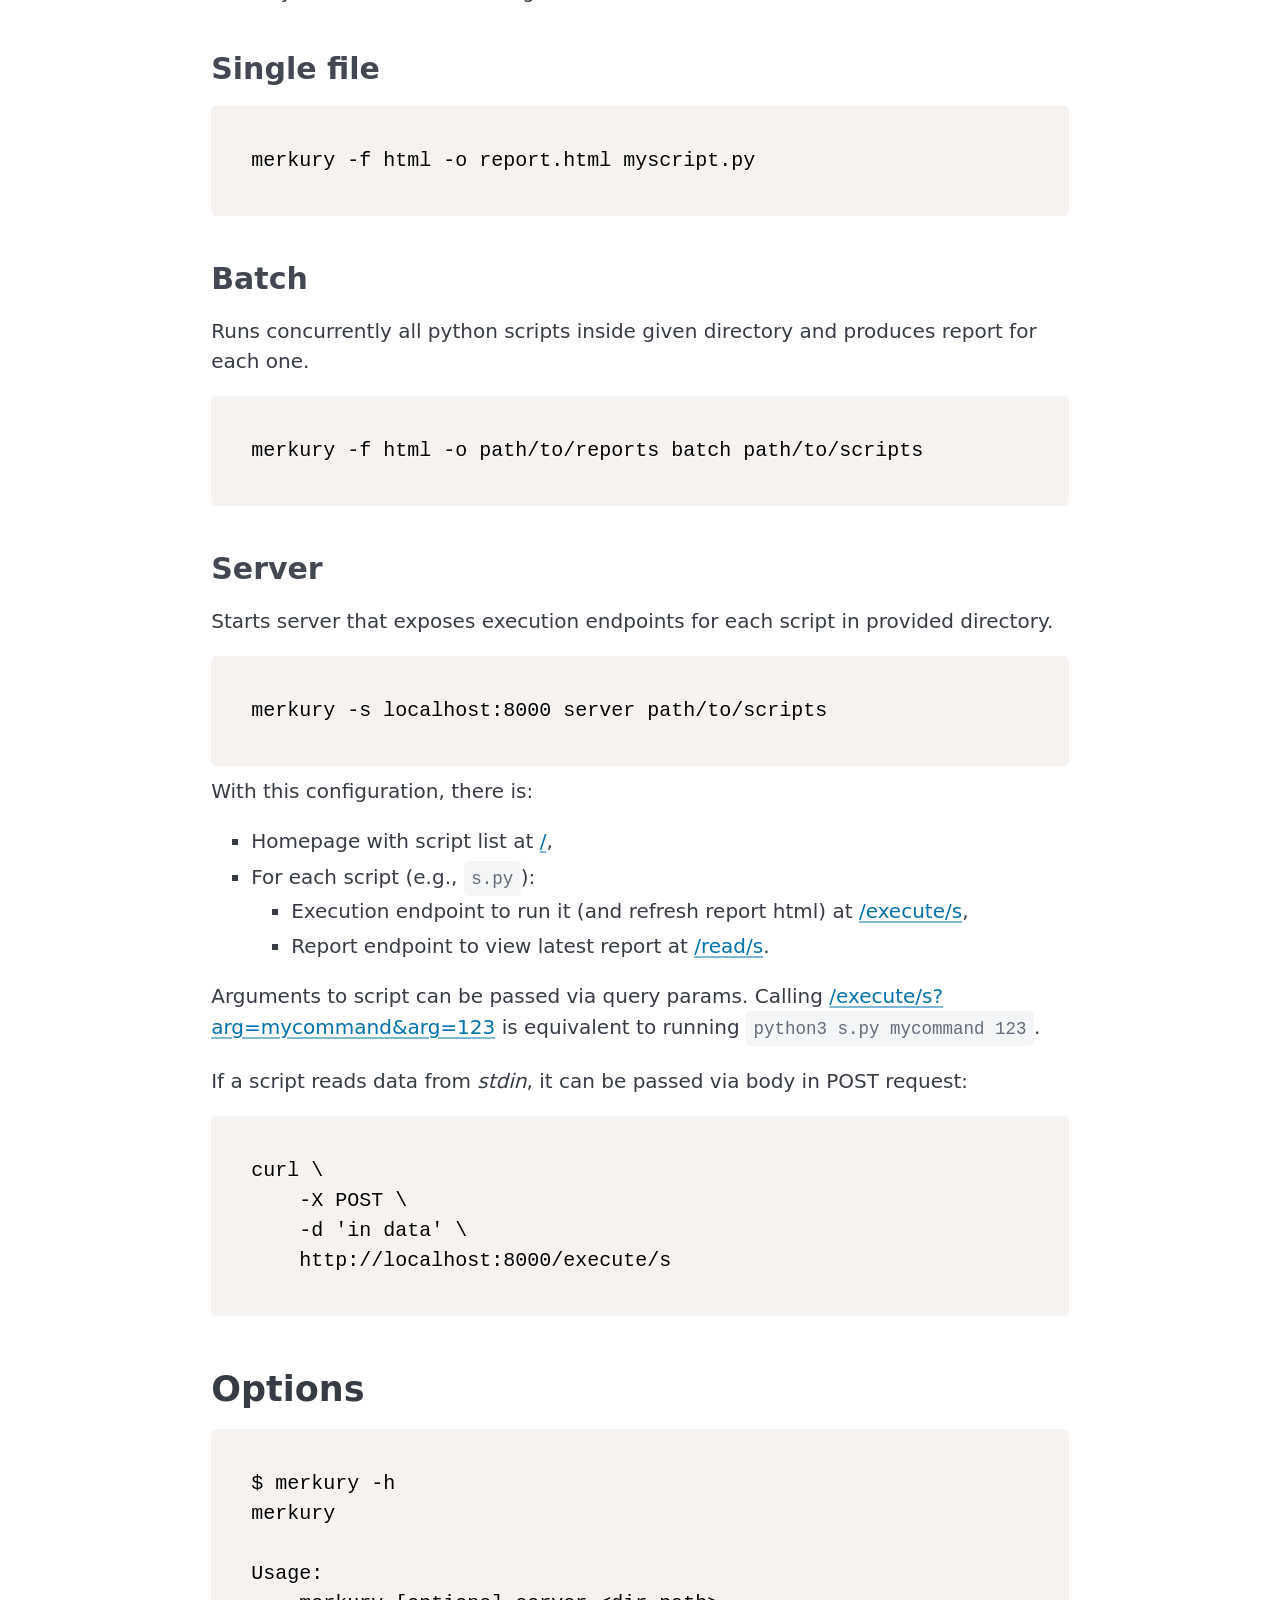
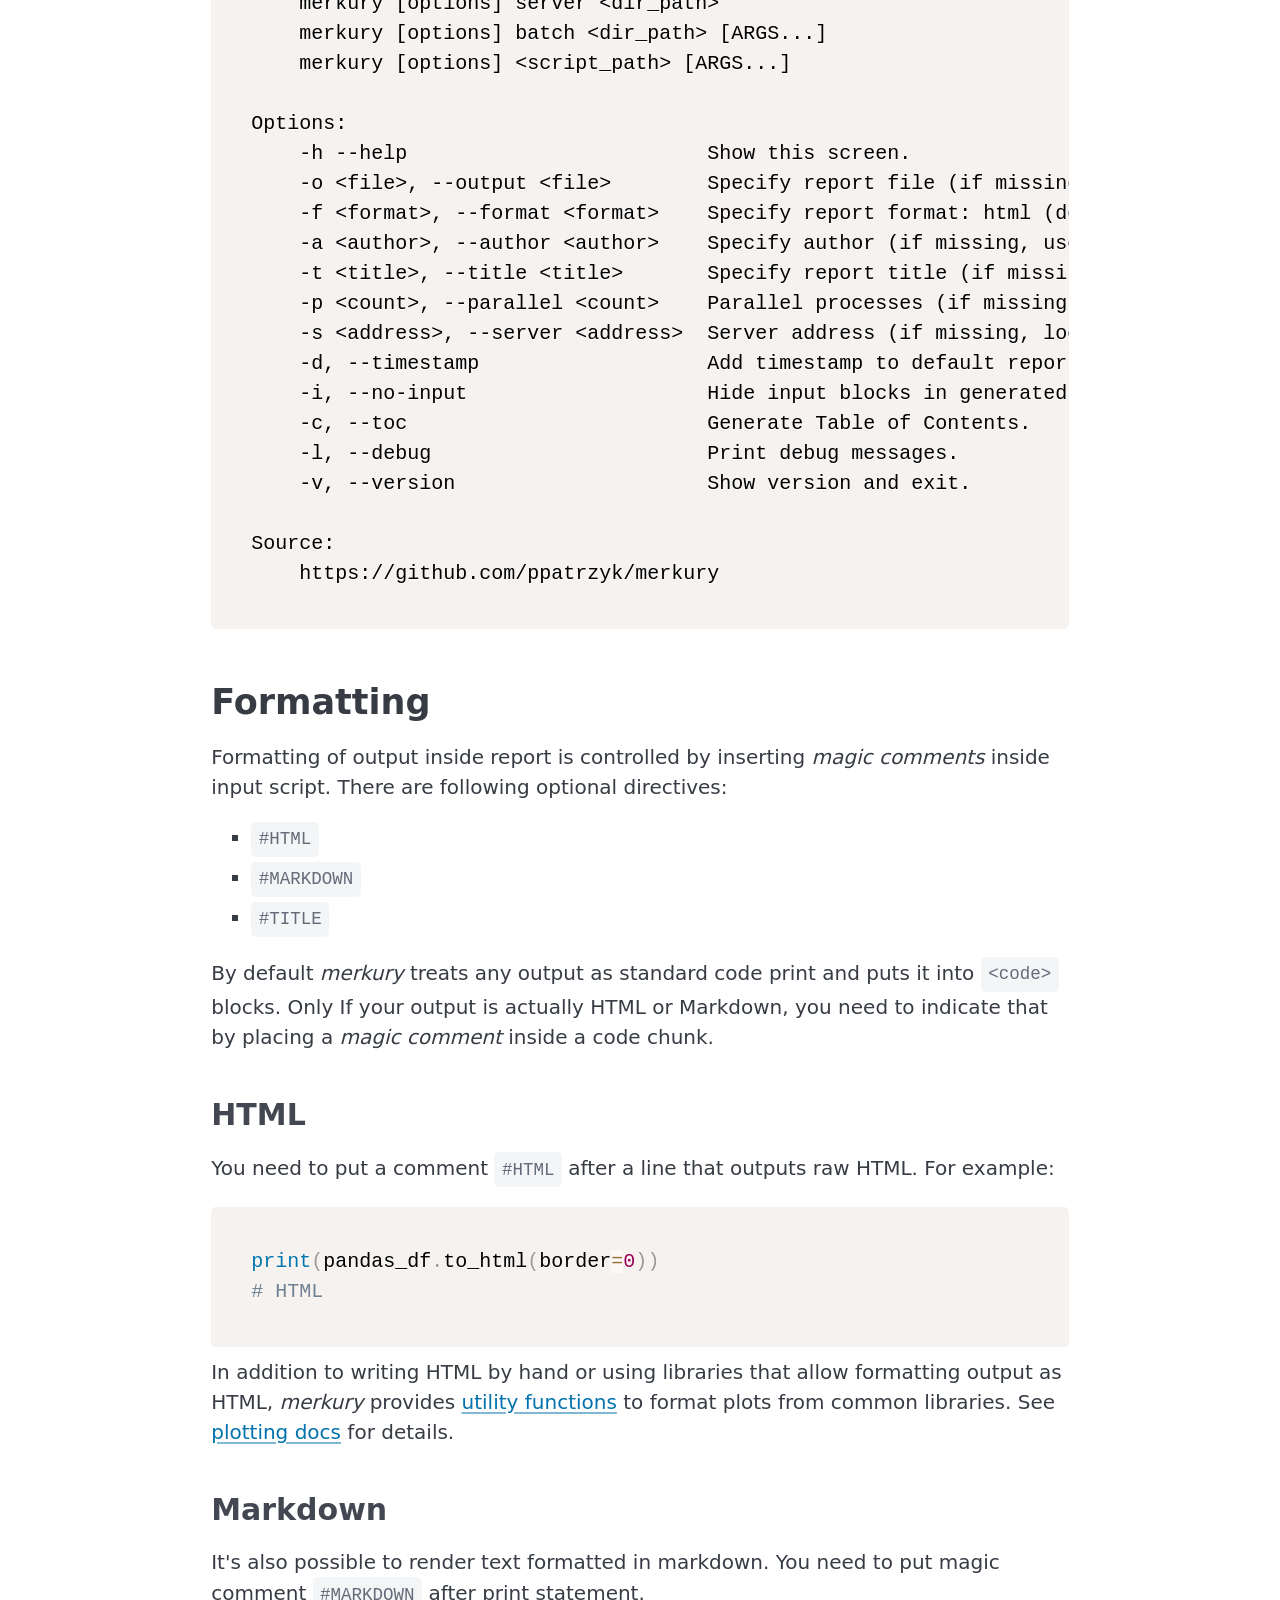
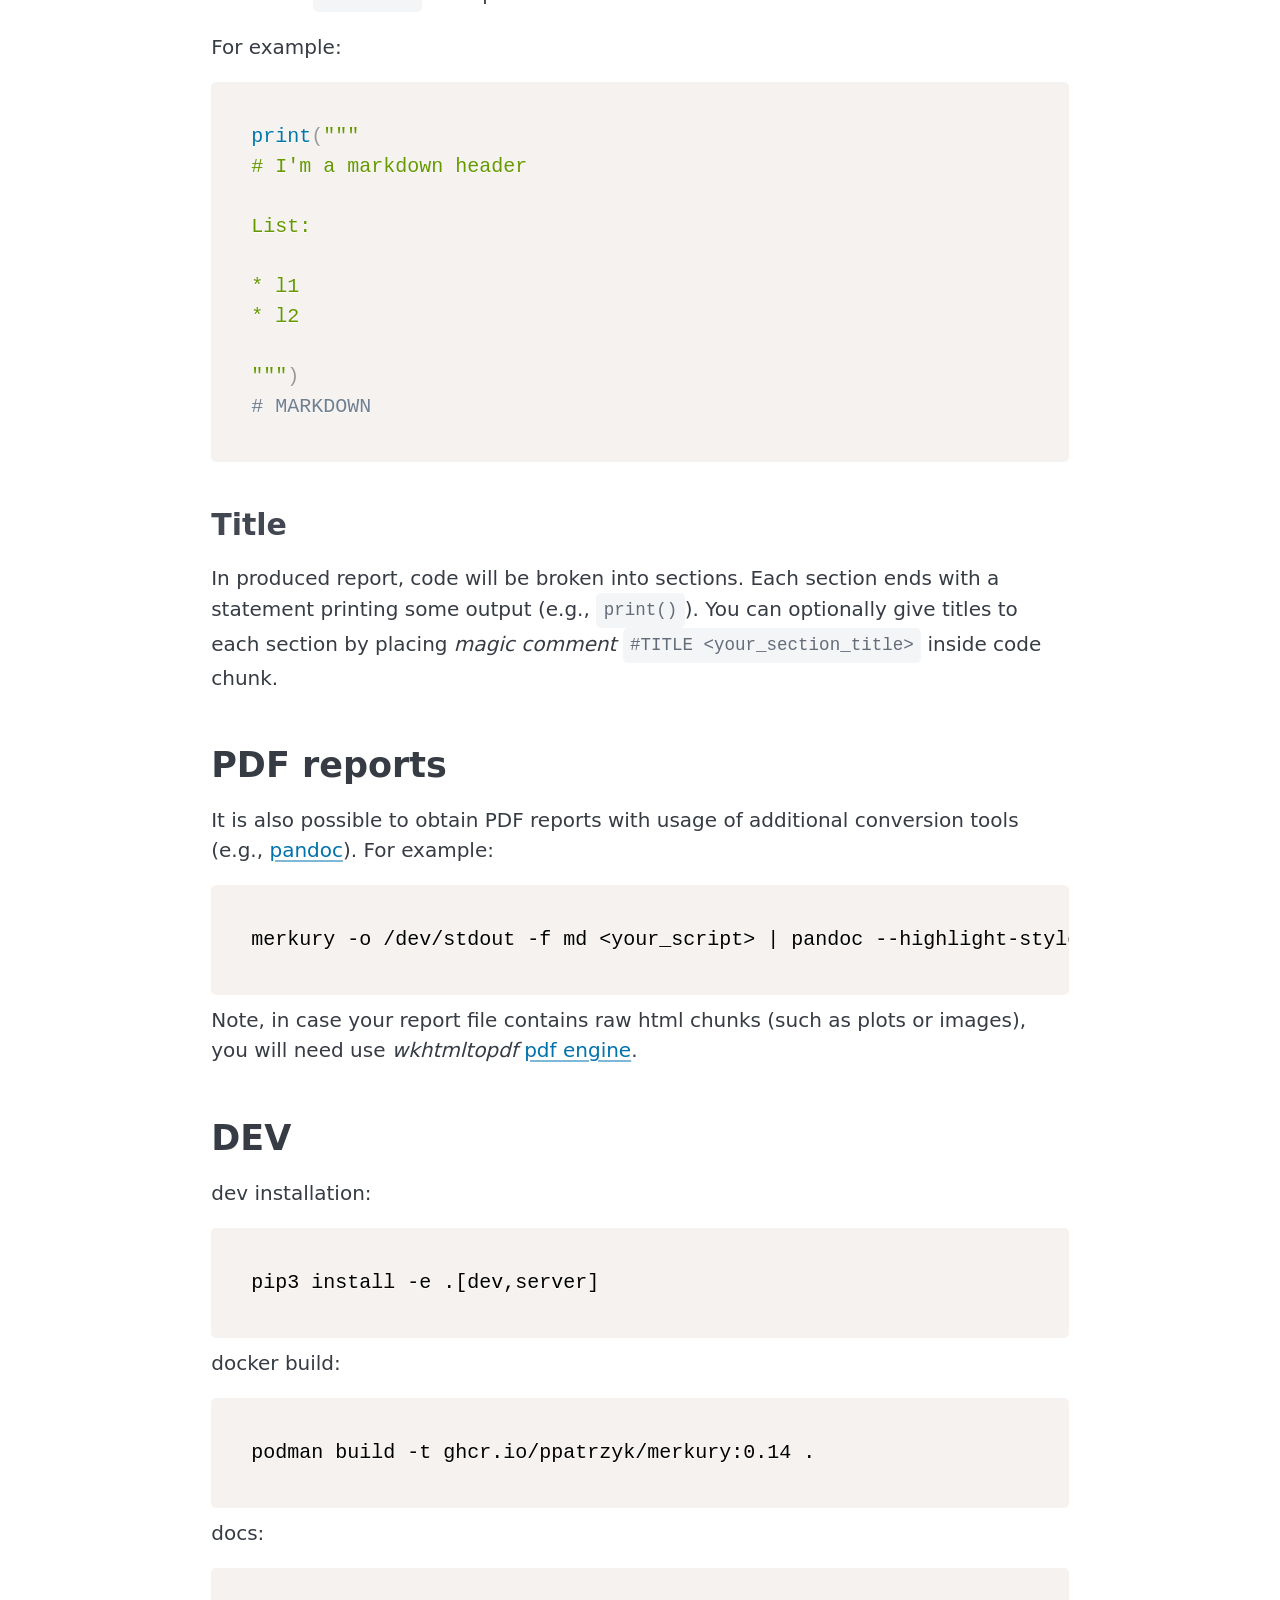
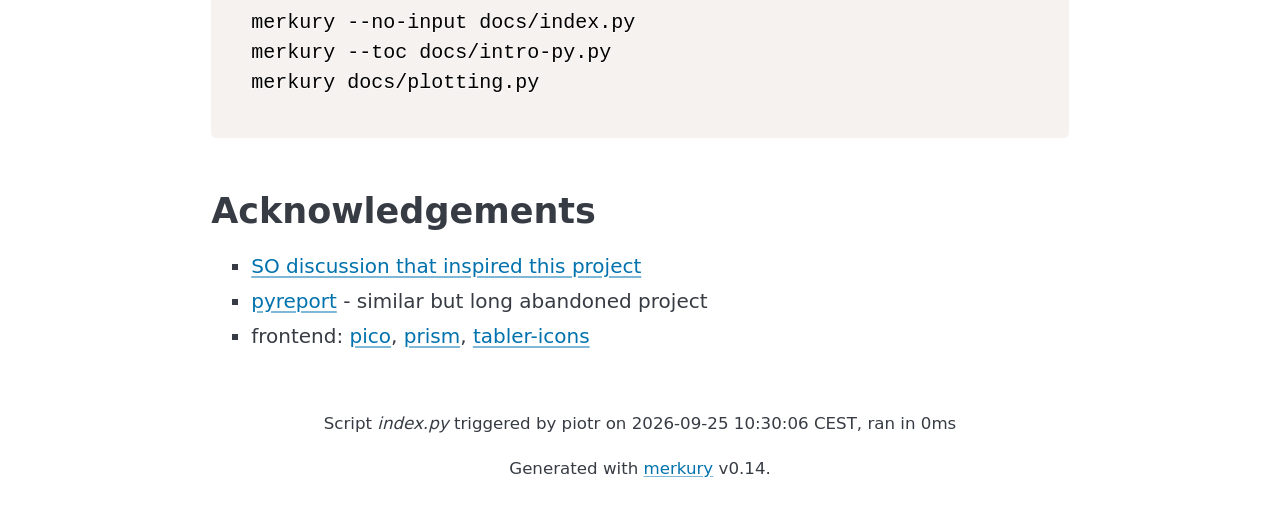
==== commit eb834635: "code toggle color indication; docs update" ====
--- a/docs/index.html
+++ b/docs/index.html
@@ -41,9 +41,18 @@
   content: none;
   display: none;
 }
-.merkury-toggle {
+.merkury-toggle-button {
   padding: 0.5rem 0.75rem;
 }
+details.merkury-toggle .merkury-toggle-button {
+  background: var(--pico-secondary-background);
+  border: var(--pico-secondary-background);
+}
+details.merkury-toggle[open] .merkury-toggle-button {
+  background: var(--pico-primary-background);
+  border: var(--pico-primary-background);
+}
+
 .merkury-code-block {
   margin-bottom: 2em;
 }
@@ -107,7 +116,7 @@
         <li>
             <hgroup>
 <h1>index.py</h1>
-<p>2026-09-03 12:06:58 CEST</p>
+<p>2026-09-25 10:30:06 CEST</p>
             </hgroup>
         </li>
     </ul>
@@ -150,7 +159,7 @@
     --rm \
     -p 8000:8000 \
     -v path/to/script/dir:/etc/merkury/scripts \
-    ghcr.io/ppatrzyk/merkury:0.13
+    ghcr.io/ppatrzyk/merkury:0.14
 </code></pre>
 <h2 id="usage">Usage</h2>
 <p>Merkury can run in the following modes:</p>
@@ -174,14 +183,21 @@
 </ul>
 </li>
 </ul>
-<h3 id="options">Options</h3>
+<p>Arguments to script can be passed via query params. Calling <a href="http://localhost:8000/execute/s?arg=mycommand&amp;arg=123">/execute/s?arg=mycommand&amp;arg=123</a> is equivalent to running <code>python3 s.py mycommand 123</code>.</p>
+<p>If a script reads data from <em>stdin</em>, it can be passed via body in POST request:</p>
+<pre><code class="language-bash">curl \
+    -X POST \
+    -d 'in data' \
+    http://localhost:8000/execute/s
+</code></pre>
+<h2 id="options">Options</h2>
 <pre><code class="language-bash">$ merkury -h
 merkury
 
 Usage:
-    merkury [options] &lt;script_path&gt;
-    merkury [options] batch &lt;dir_path&gt;
     merkury [options] server &lt;dir_path&gt;
+    merkury [options] batch &lt;dir_path&gt; [ARGS...]
+    merkury [options] &lt;script_path&gt; [ARGS...]
 
 Options:
     -h --help                         Show this screen.
@@ -240,7 +256,7 @@
 <pre><code class="language-bash">pip3 install -e .[dev,server]
 </code></pre>
 <p>docker build:</p>
-<pre><code class="language-bash">podman build -t ghcr.io/ppatrzyk/merkury:0.13 .
+<pre><code class="language-bash">podman build -t ghcr.io/ppatrzyk/merkury:0.14 .
 </code></pre>
 <p>docs:</p>
 <pre><code class="language-bash">merkury --no-input docs/index.py
@@ -264,8 +280,8 @@
 Prism.languages.python={comment:{pattern:/(^|[^\\])#.*/,lookbehind:!0,greedy:!0},"string-interpolation":{pattern:/(?:f|fr|rf)(?:("""|''')[\s\S]*?\1|("|')(?:\\.|(?!\2)[^\\\r\n])*\2)/i,greedy:!0,inside:{interpolation:{pattern:/((?:^|[^{])(?:\{\{)*)\{(?!\{)(?:[^{}]|\{(?!\{)(?:[^{}]|\{(?!\{)(?:[^{}])+\})+\})+\}/,lookbehind:!0,inside:{"format-spec":{pattern:/(:)[^:(){}]+(?=\}$)/,lookbehind:!0},"conversion-option":{pattern:/![sra](?=[:}]$)/,alias:"punctuation"},rest:null}},string:/[\s\S]+/}},"triple-quoted-string":{pattern:/(?:[rub]|br|rb)?("""|''')[\s\S]*?\1/i,greedy:!0,alias:"string"},string:{pattern:/(?:[rub]|br|rb)?("|')(?:\\.|(?!\1)[^\\\r\n])*\1/i,greedy:!0},function:{pattern:/((?:^|\s)def[ \t]+)[a-zA-Z_]\w*(?=\s*\()/g,lookbehind:!0},"class-name":{pattern:/(\bclass\s+)\w+/i,lookbehind:!0},decorator:{pattern:/(^[\t ]*)@\w+(?:\.\w+)*/m,lookbehind:!0,alias:["annotation","punctuation"],inside:{punctuation:/\./}},keyword:/\b(?:_(?=\s*:)|and|as|assert|async|await|break|case|class|continue|def|del|elif|else|except|exec|finally|for|from|global|if|import|in|is|lambda|match|nonlocal|not|or|pass|print|raise|return|try|while|with|yield)\b/,builtin:/\b(?:__import__|abs|all|any|apply|ascii|basestring|bin|bool|buffer|bytearray|bytes|callable|chr|classmethod|cmp|coerce|compile|complex|delattr|dict|dir|divmod|enumerate|eval|execfile|file|filter|float|format|frozenset|getattr|globals|hasattr|hash|help|hex|id|input|int|intern|isinstance|issubclass|iter|len|list|locals|long|map|max|memoryview|min|next|object|oct|open|ord|pow|property|range|raw_input|reduce|reload|repr|reversed|round|set|setattr|slice|sorted|staticmethod|str|sum|super|tuple|type|unichr|unicode|vars|xrange|zip)\b/,boolean:/\b(?:False|None|True)\b/,number:/\b0(?:b(?:_?[01])+|o(?:_?[0-7])+|x(?:_?[a-f0-9])+)\b|(?:\b\d+(?:_\d+)*(?:\.(?:\d+(?:_\d+)*)?)?|\B\.\d+(?:_\d+)*)(?:e[+-]?\d+(?:_\d+)*)?j?(?!\w)/i,operator:/[-+%=]=?|!=|:=|\*\*?=?|\/\/?=?|<[<=>]?|>[=>]?|[&|^~]/,punctuation:/[{}[\];(),.:]/},Prism.languages.python["string-interpolation"].inside.interpolation.inside.rest=Prism.languages.python,Prism.languages.py=Prism.languages.python;</script>
 <footer class="container merkury-container merkury-foot">
     <small>
-<p>Script <em>index.py</em> triggered by piotr on 2026-09-03 12:06:58 CEST, ran in 1ms</p>
-        <p>Generated with <a target="_blank" href="https://github.com/ppatrzyk/merkury">merkury</a> v0.13.</p>
+<p>Script <em>index.py</em> triggered by piotr on 2026-09-25 10:30:06 CEST, ran in 0ms</p>
+        <p>Generated with <a target="_blank" href="https://github.com/ppatrzyk/merkury">merkury</a> v0.14.</p>
     </small>
 </footer>
 </body>
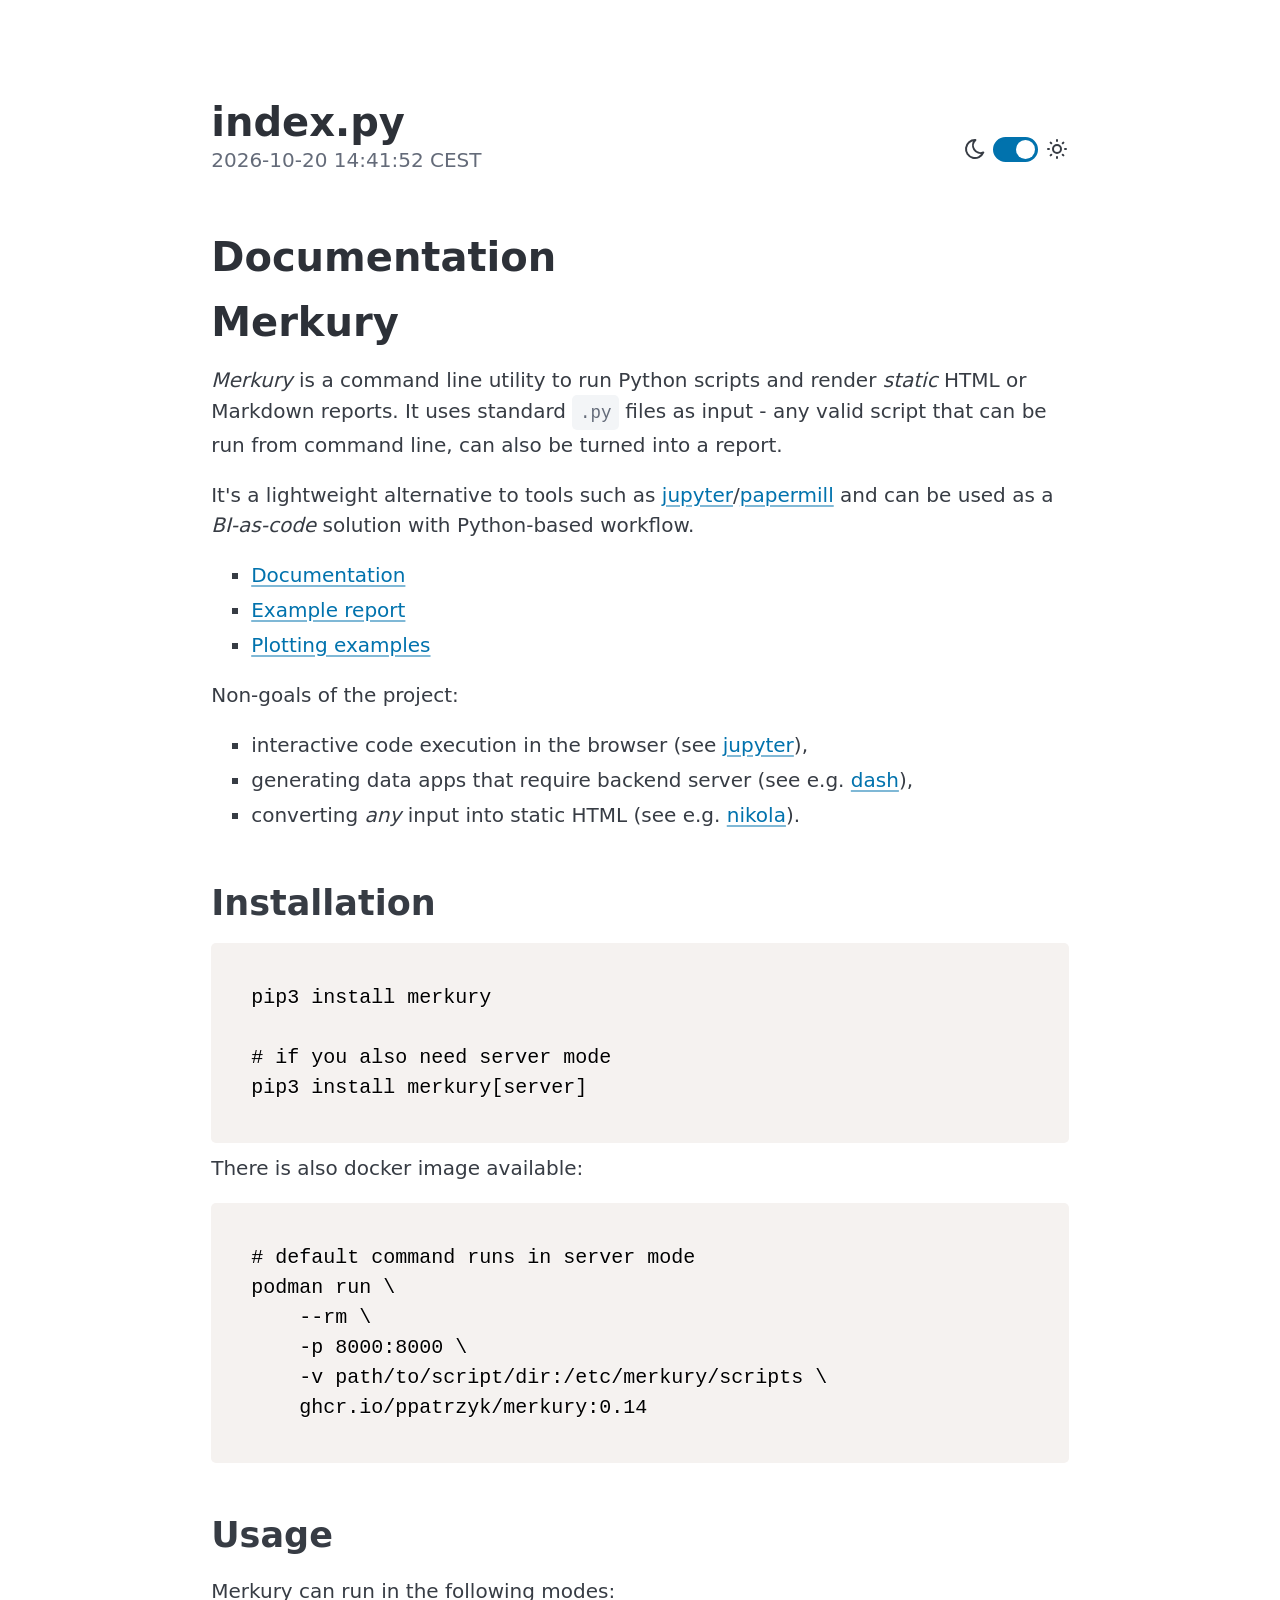
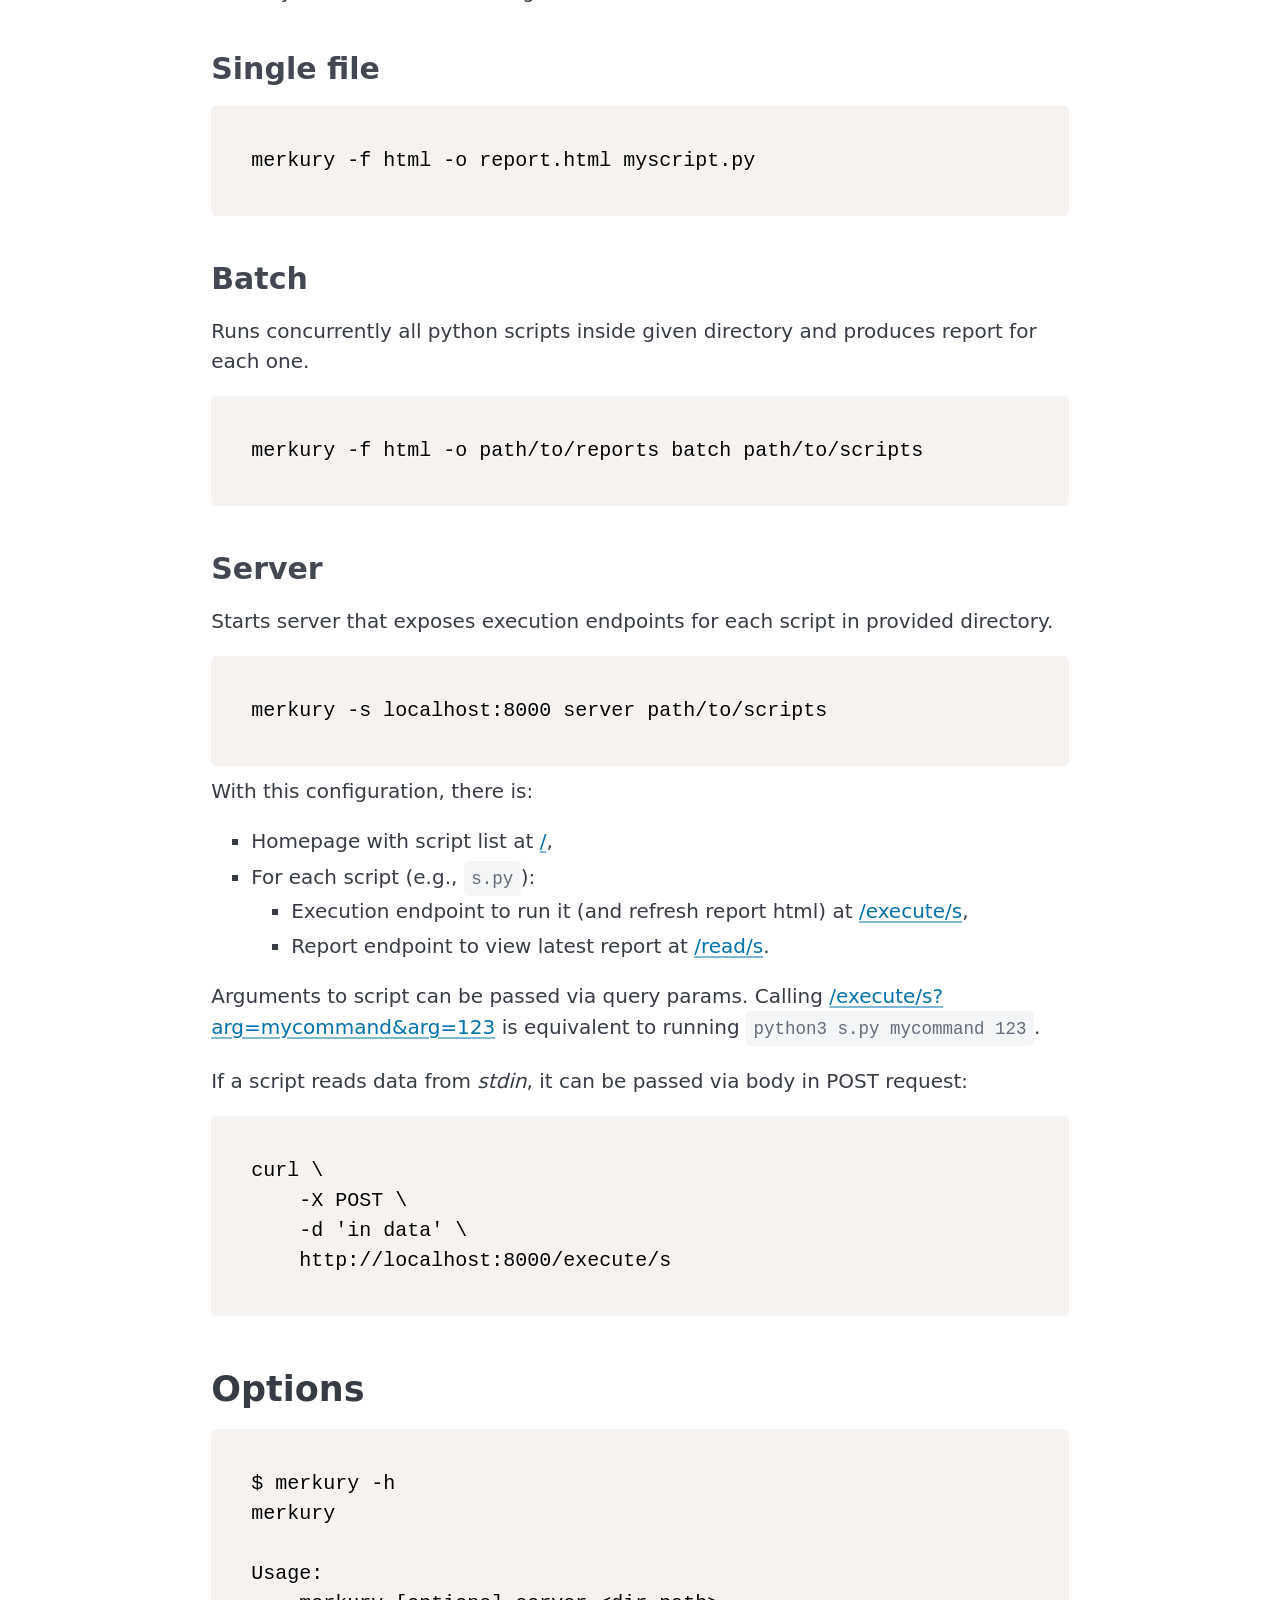
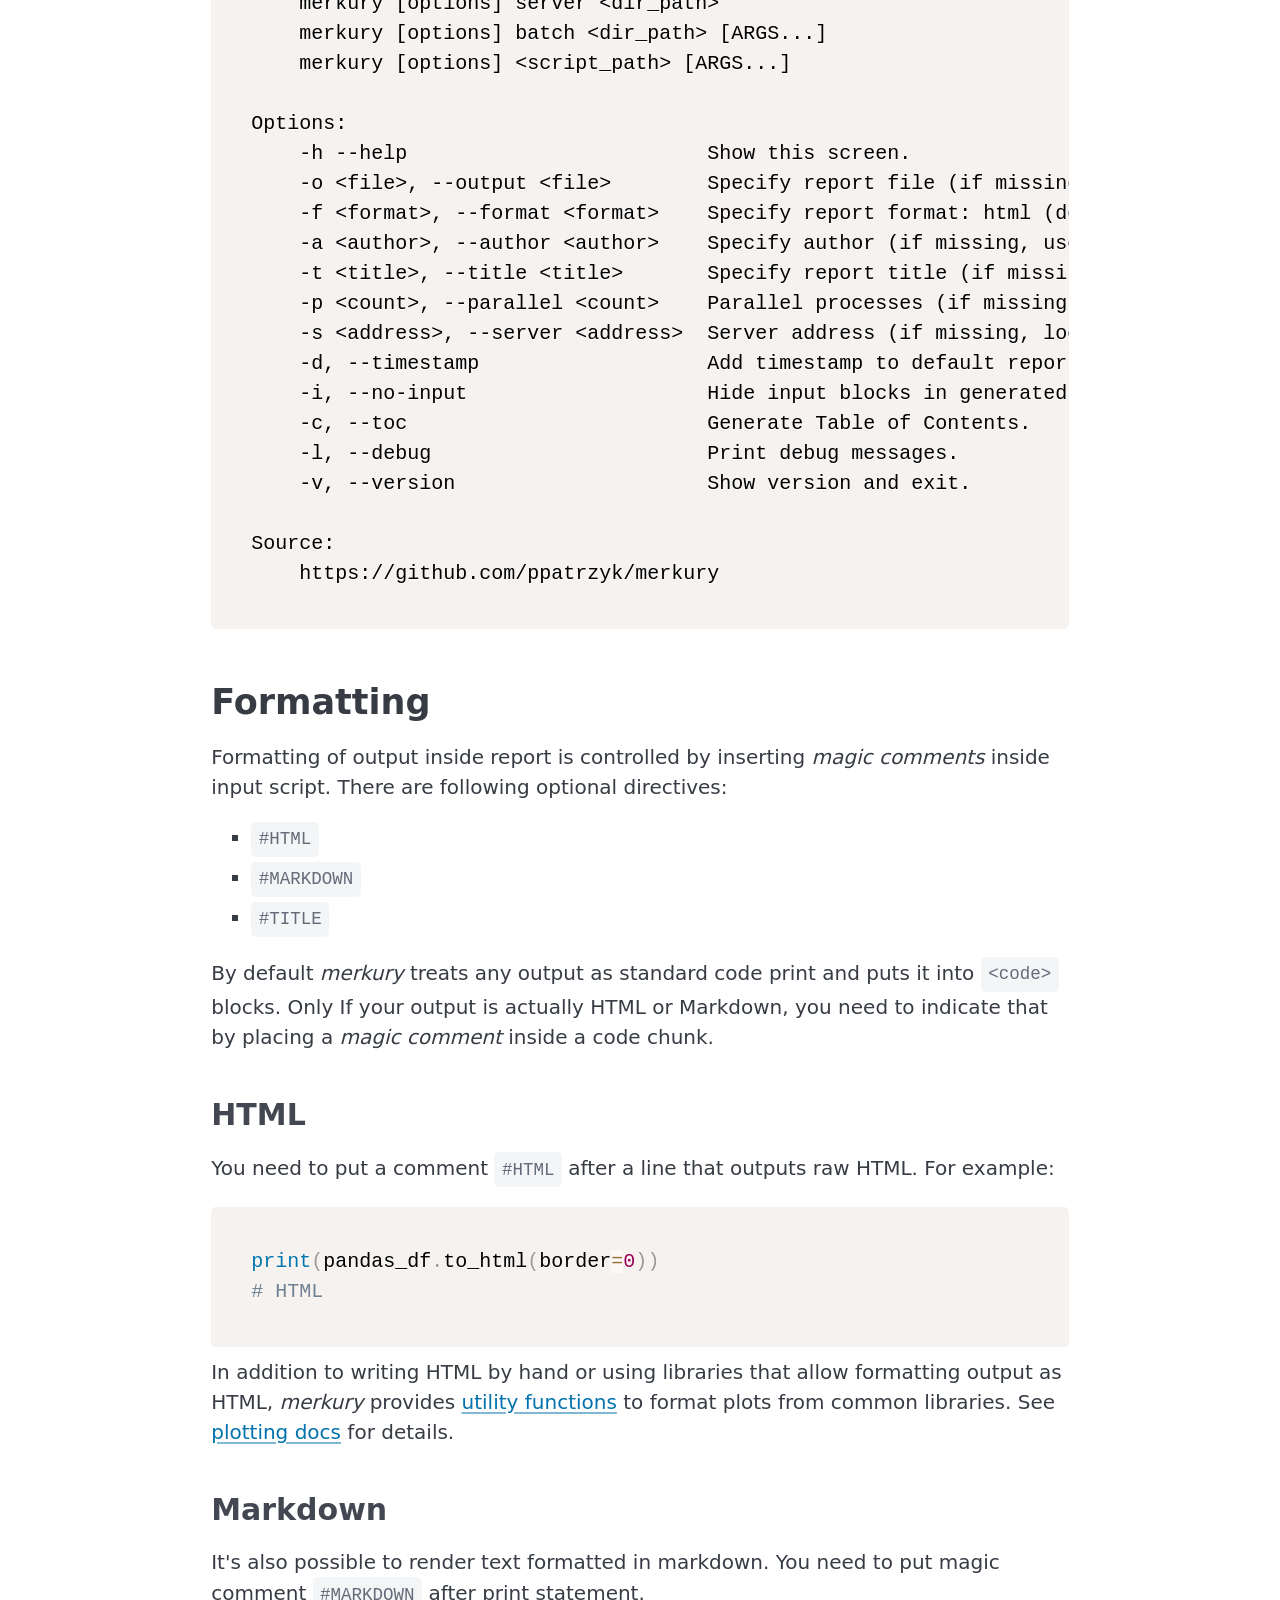
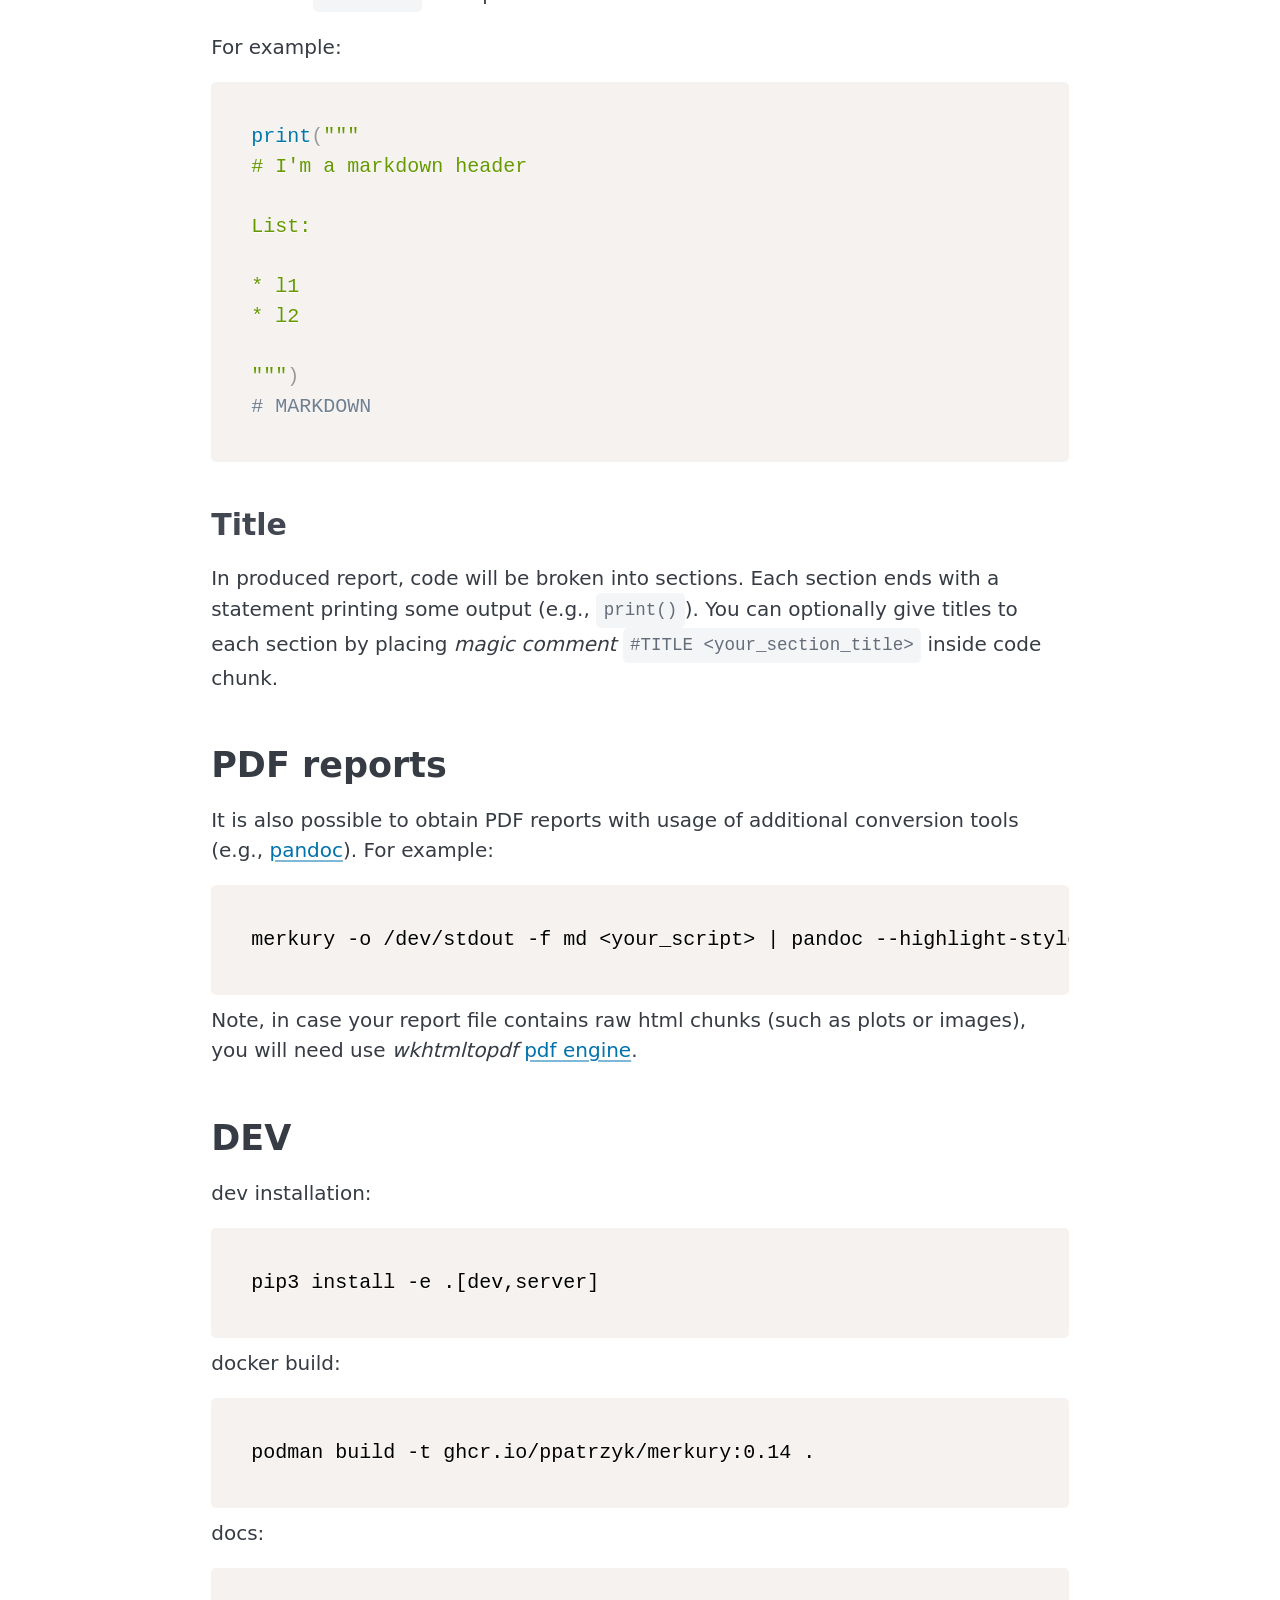
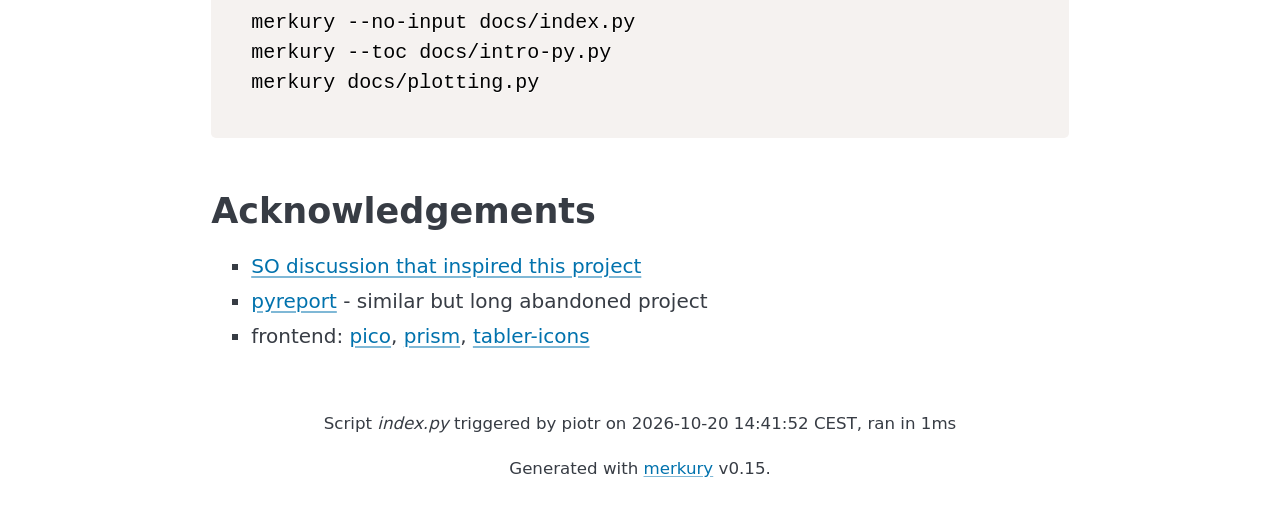
==== commit 2bef56ca: "version updates; docker label fix" ====
--- a/docs/index.html
+++ b/docs/index.html
@@ -116,7 +116,7 @@
         <li>
             <hgroup>
 <h1>index.py</h1>
-<p>2026-09-25 10:30:06 CEST</p>
+<p>2026-10-20 14:41:52 CEST</p>
             </hgroup>
         </li>
     </ul>
@@ -280,8 +280,8 @@
 Prism.languages.python={comment:{pattern:/(^|[^\\])#.*/,lookbehind:!0,greedy:!0},"string-interpolation":{pattern:/(?:f|fr|rf)(?:("""|''')[\s\S]*?\1|("|')(?:\\.|(?!\2)[^\\\r\n])*\2)/i,greedy:!0,inside:{interpolation:{pattern:/((?:^|[^{])(?:\{\{)*)\{(?!\{)(?:[^{}]|\{(?!\{)(?:[^{}]|\{(?!\{)(?:[^{}])+\})+\})+\}/,lookbehind:!0,inside:{"format-spec":{pattern:/(:)[^:(){}]+(?=\}$)/,lookbehind:!0},"conversion-option":{pattern:/![sra](?=[:}]$)/,alias:"punctuation"},rest:null}},string:/[\s\S]+/}},"triple-quoted-string":{pattern:/(?:[rub]|br|rb)?("""|''')[\s\S]*?\1/i,greedy:!0,alias:"string"},string:{pattern:/(?:[rub]|br|rb)?("|')(?:\\.|(?!\1)[^\\\r\n])*\1/i,greedy:!0},function:{pattern:/((?:^|\s)def[ \t]+)[a-zA-Z_]\w*(?=\s*\()/g,lookbehind:!0},"class-name":{pattern:/(\bclass\s+)\w+/i,lookbehind:!0},decorator:{pattern:/(^[\t ]*)@\w+(?:\.\w+)*/m,lookbehind:!0,alias:["annotation","punctuation"],inside:{punctuation:/\./}},keyword:/\b(?:_(?=\s*:)|and|as|assert|async|await|break|case|class|continue|def|del|elif|else|except|exec|finally|for|from|global|if|import|in|is|lambda|match|nonlocal|not|or|pass|print|raise|return|try|while|with|yield)\b/,builtin:/\b(?:__import__|abs|all|any|apply|ascii|basestring|bin|bool|buffer|bytearray|bytes|callable|chr|classmethod|cmp|coerce|compile|complex|delattr|dict|dir|divmod|enumerate|eval|execfile|file|filter|float|format|frozenset|getattr|globals|hasattr|hash|help|hex|id|input|int|intern|isinstance|issubclass|iter|len|list|locals|long|map|max|memoryview|min|next|object|oct|open|ord|pow|property|range|raw_input|reduce|reload|repr|reversed|round|set|setattr|slice|sorted|staticmethod|str|sum|super|tuple|type|unichr|unicode|vars|xrange|zip)\b/,boolean:/\b(?:False|None|True)\b/,number:/\b0(?:b(?:_?[01])+|o(?:_?[0-7])+|x(?:_?[a-f0-9])+)\b|(?:\b\d+(?:_\d+)*(?:\.(?:\d+(?:_\d+)*)?)?|\B\.\d+(?:_\d+)*)(?:e[+-]?\d+(?:_\d+)*)?j?(?!\w)/i,operator:/[-+%=]=?|!=|:=|\*\*?=?|\/\/?=?|<[<=>]?|>[=>]?|[&|^~]/,punctuation:/[{}[\];(),.:]/},Prism.languages.python["string-interpolation"].inside.interpolation.inside.rest=Prism.languages.python,Prism.languages.py=Prism.languages.python;</script>
 <footer class="container merkury-container merkury-foot">
     <small>
-<p>Script <em>index.py</em> triggered by piotr on 2026-09-25 10:30:06 CEST, ran in 0ms</p>
-        <p>Generated with <a target="_blank" href="https://github.com/ppatrzyk/merkury">merkury</a> v0.14.</p>
+<p>Script <em>index.py</em> triggered by piotr on 2026-10-20 14:41:52 CEST, ran in 1ms</p>
+        <p>Generated with <a target="_blank" href="https://github.com/ppatrzyk/merkury">merkury</a> v0.15.</p>
     </small>
 </footer>
 </body>
